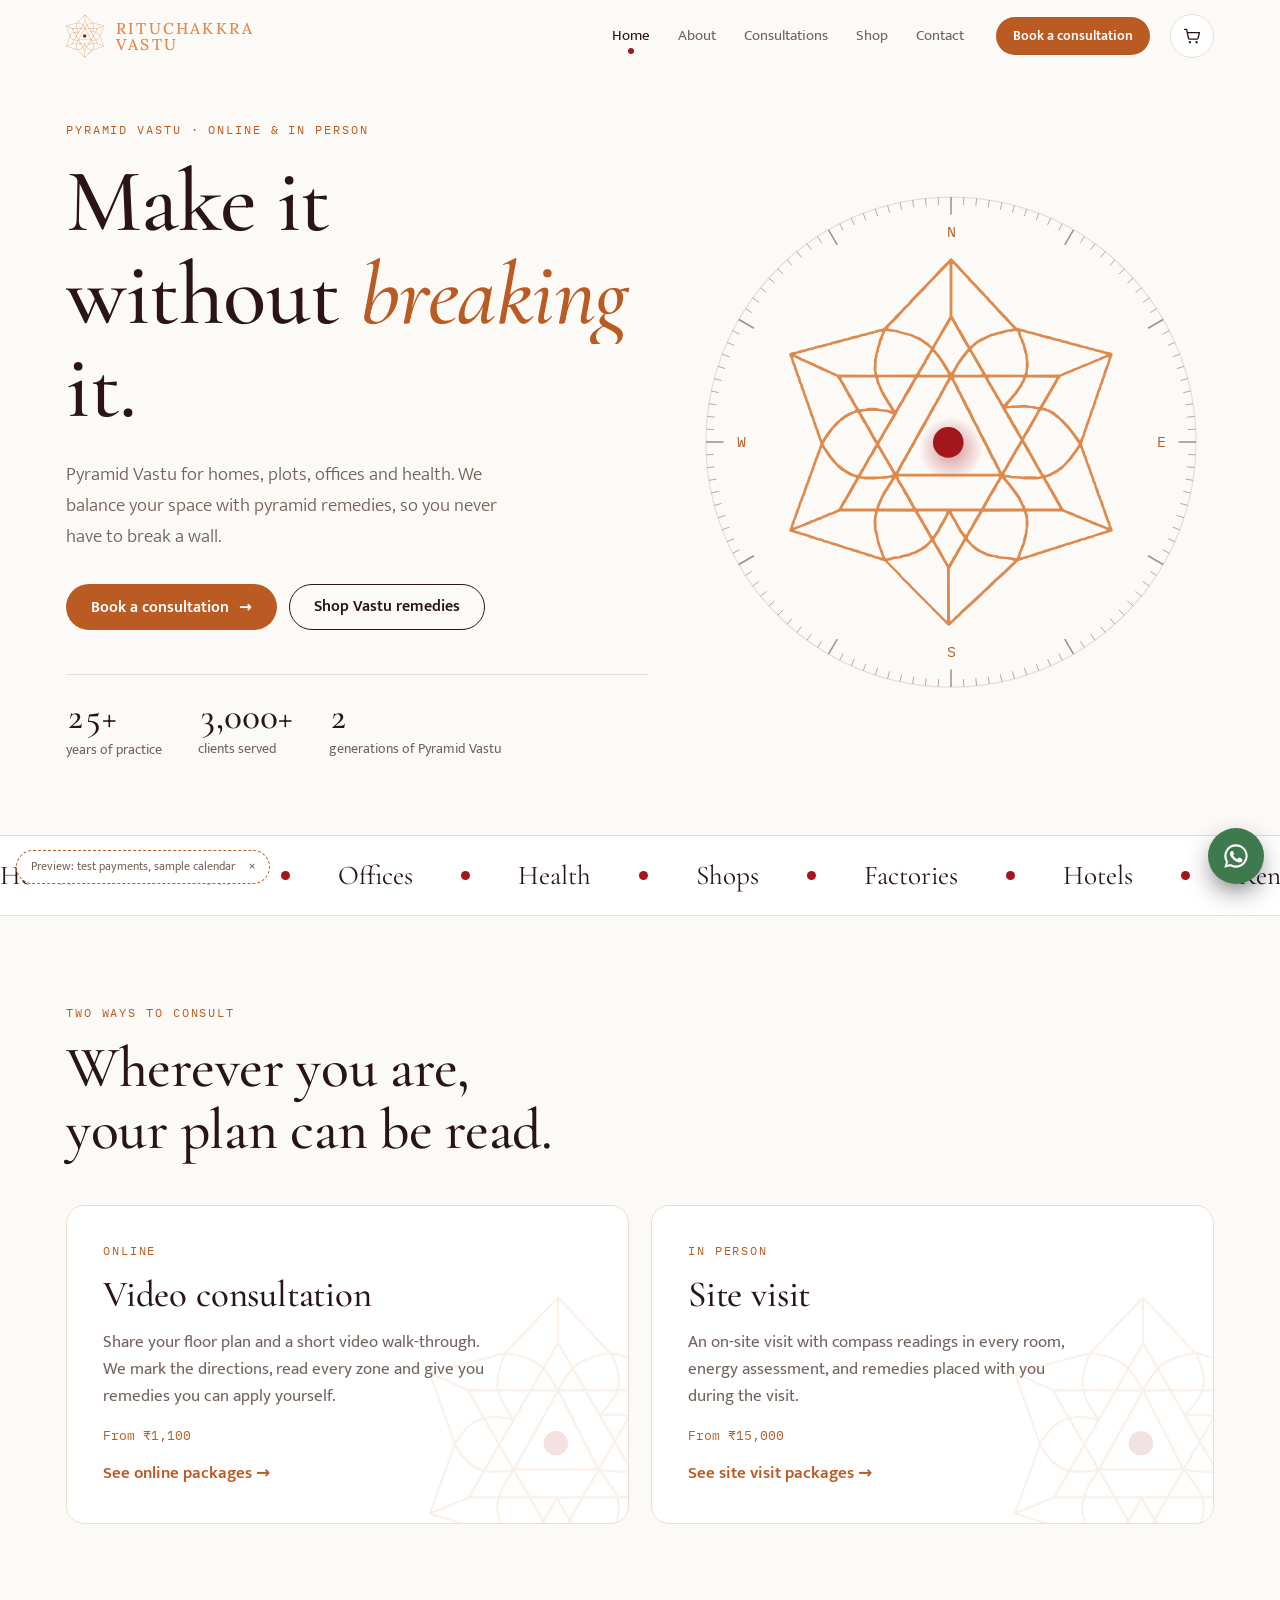
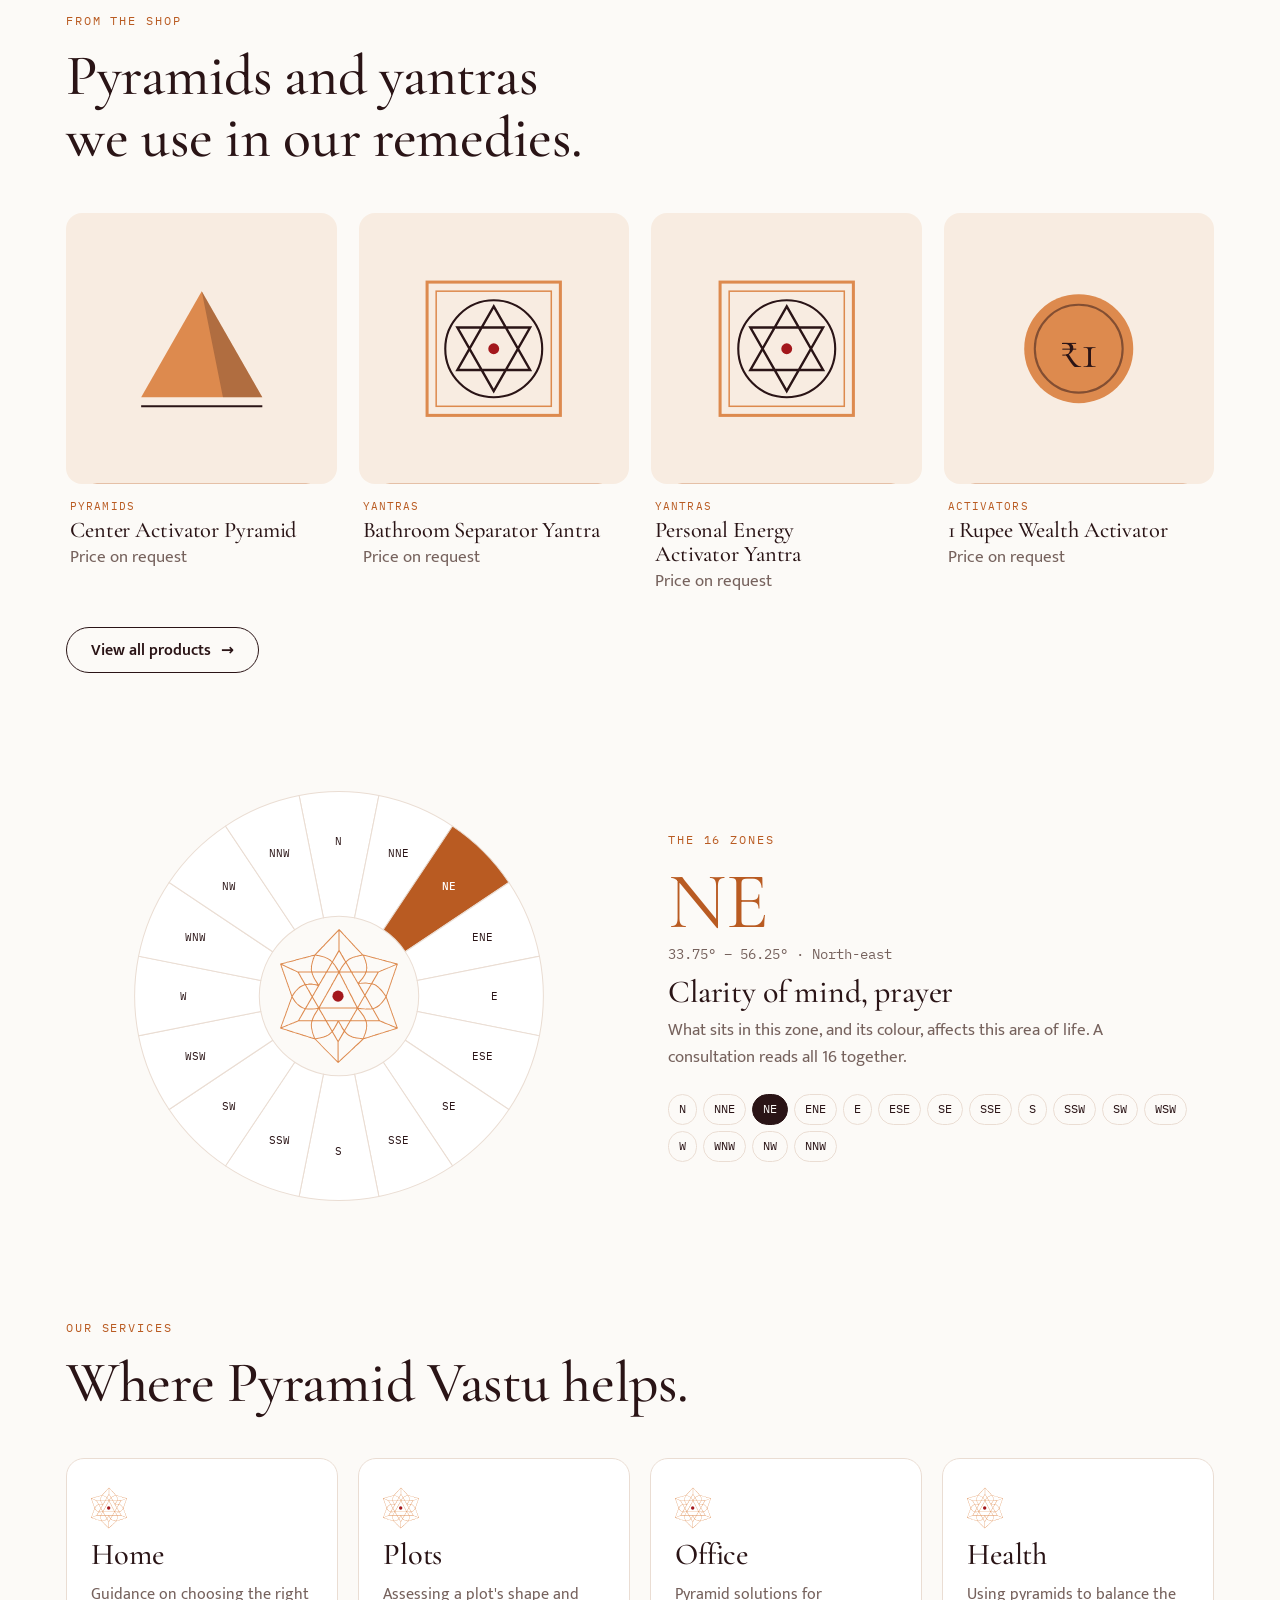
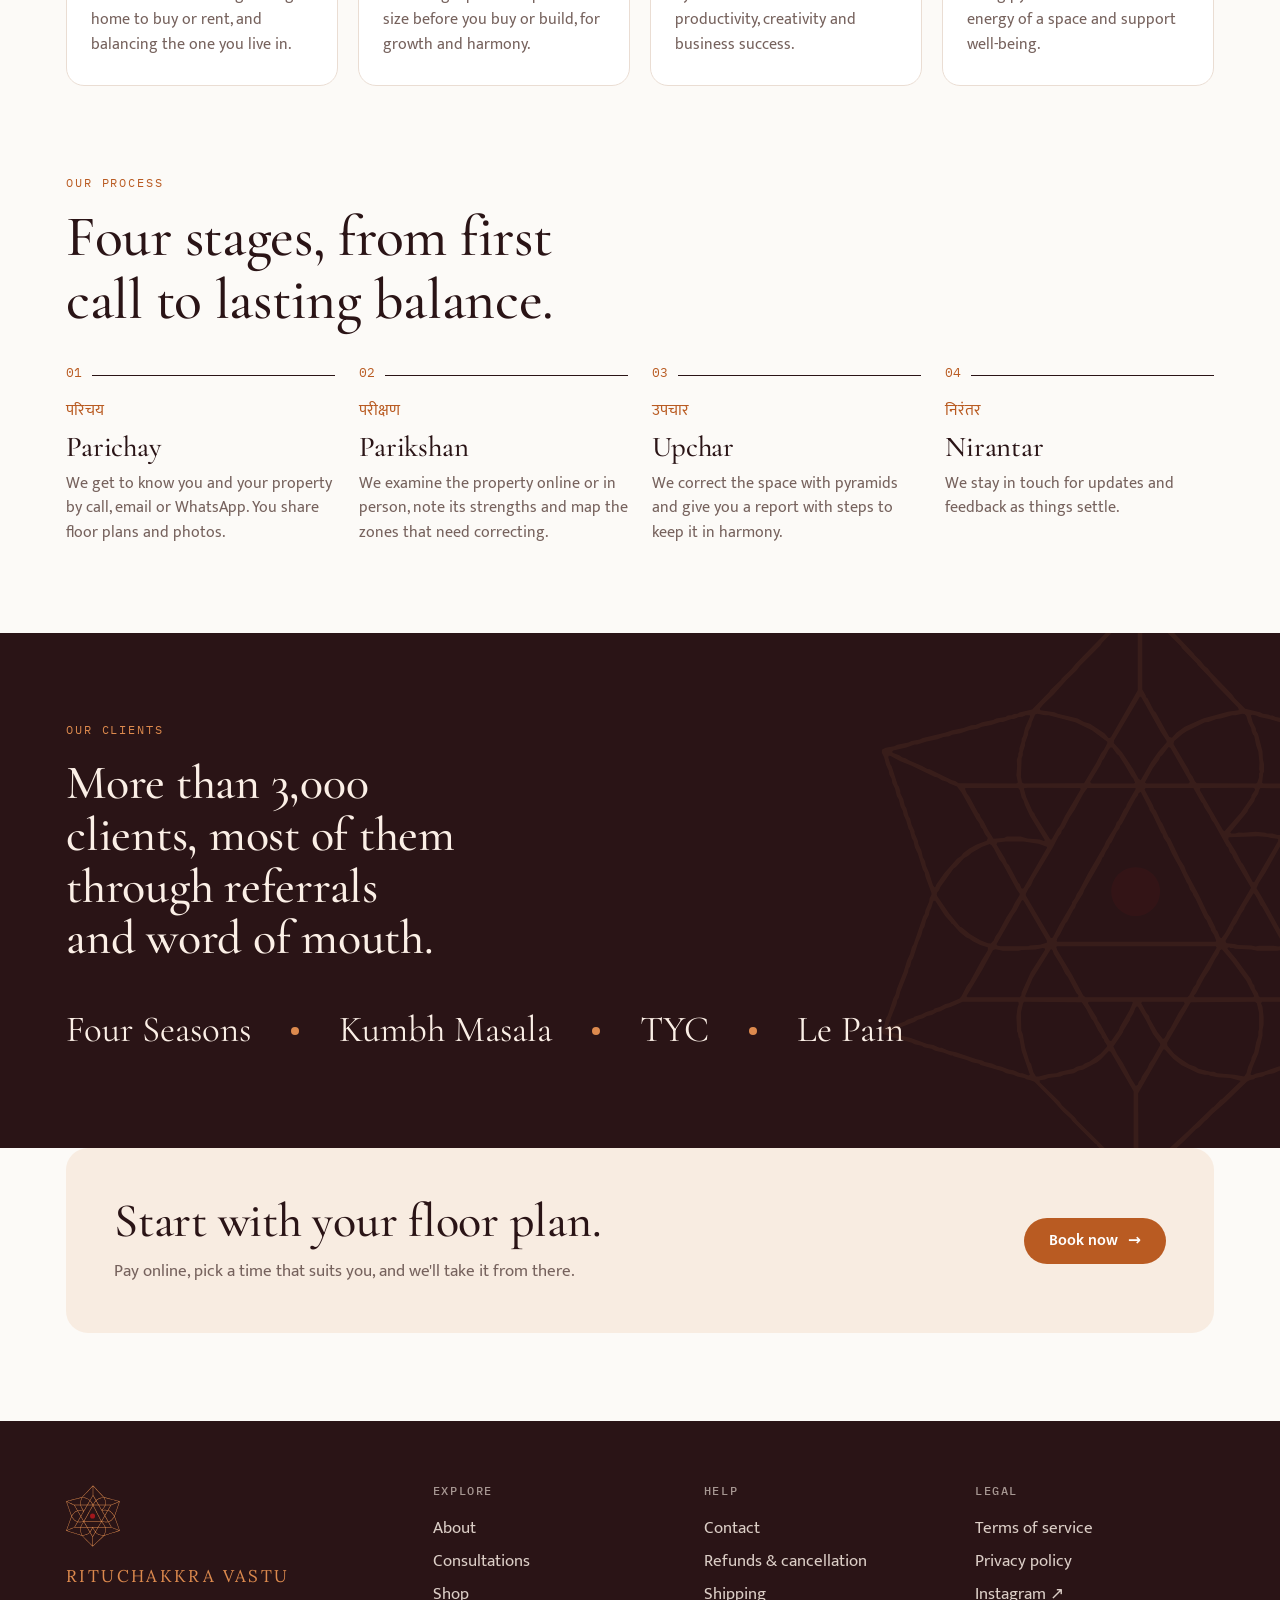
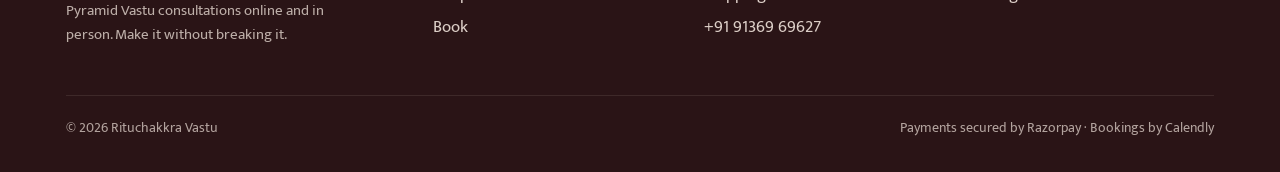
==== about/index.html @ 353fdbc0 "Add files via upload" ====
<!doctype html>
<html lang="en-IN">
<head>
<meta charset="utf-8">
<meta name="viewport" content="width=device-width,initial-scale=1,viewport-fit=cover">
<title>About Rahul Purohit · Rituchakkra Vastu</title>
<meta name="description" content="Rahul Purohit carries forward the Pyramid Vastu practice of his father, Mr. Yogesh Purohit: one of India&#x27;s first Pyramid Vastu consultancies, with 3,000+ clients.">
<link rel="canonical" href="https://rituchakkravastu.com/about/">

<meta name="theme-color" content="#B95B22">
<link rel="icon" href="/favicon.svg" type="image/svg+xml">
<link rel="apple-touch-icon" href="/apple-touch-icon.png">
<meta property="og:type" content="website">
<meta property="og:site_name" content="Rituchakkra Vastu">
<meta property="og:locale" content="en_IN">
<meta property="og:title" content="About Rahul Purohit · Rituchakkra Vastu">
<meta property="og:description" content="Rahul Purohit carries forward the Pyramid Vastu practice of his father, Mr. Yogesh Purohit: one of India&#x27;s first Pyramid Vastu consultancies, with 3,000+ clients.">
<meta property="og:url" content="https://rituchakkravastu.com/about/">
<meta property="og:image" content="https://rituchakkravastu.com/og-image.jpg">
<meta property="og:image:secure_url" content="https://rituchakkravastu.com/og-image.jpg">
<meta property="og:image:type" content="image/jpeg">
<meta property="og:image:width" content="1200">
<meta property="og:image:height" content="630">
<meta property="og:image:alt" content="Rituchakkra Vastu logo with the line Make it without breaking it">
<meta name="twitter:card" content="summary_large_image">
<meta name="twitter:title" content="About Rahul Purohit · Rituchakkra Vastu">
<meta name="twitter:description" content="Rahul Purohit carries forward the Pyramid Vastu practice of his father, Mr. Yogesh Purohit: one of India&#x27;s first Pyramid Vastu consultancies, with 3,000+ clients.">
<meta name="twitter:image" content="https://rituchakkravastu.com/og-image.jpg">
<link rel="preconnect" href="https://fonts.googleapis.com">
<link rel="stylesheet" href="https://fonts.googleapis.com/css2?family=Cormorant+Garamond:ital,wght@0,500;0,600;1,500&family=Lora:wght@500&family=Mukta:wght@300;400;500;600;700&family=IBM+Plex+Mono:wght@400;500&display=swap">
<link rel="stylesheet" href="/css/site.css">

</head>
<body>

<svg width="0" height="0" style="position:absolute" aria-hidden="true">
  <defs>
    <symbol id="mk" viewBox="296 136 692 786"><path fill="currentColor" fill-rule="evenodd" d="M643.0 138.5L640.5 139.0L616.5 163.5L598.5 183.5L556.5 226.5L550.5 234.0L537.5 246.5L537.0 248.0L522.5 262.0L521.5 264.0L498.5 287.5L481.5 291.5L479.0 293.0L474.5 293.5L471.0 295.0L466.0 295.5L463.0 297.5L450.5 299.5L446.5 301.5L432.0 304.5L423.0 308.0L417.5 308.5L407.0 312.0L392.5 315.0L382.5 318.5L353.0 325.5L349.0 327.5L338.0 329.5L334.0 331.5L319.0 334.5L315.0 336.5L303.5 338.5L298.5 341.0L298.5 345.0L301.5 351.0L304.0 361.0L307.5 368.5L308.5 374.0L311.5 379.5L312.5 385.5L316.0 392.5L318.5 403.0L321.0 407.0L323.5 417.0L326.5 422.5L327.5 428.0L331.0 435.5L334.0 446.0L335.5 448.0L338.5 459.0L340.5 462.0L342.5 471.0L346.5 479.5L353.0 500.5L355.5 504.5L356.5 510.0L364.5 531.5L364.5 534.0L362.0 539.0L361.5 543.0L356.5 554.5L355.5 559.5L353.5 562.5L340.5 600.5L338.5 603.5L336.0 613.0L332.0 621.5L327.5 636.5L318.5 659.0L316.5 667.0L314.0 671.5L306.5 694.0L304.0 698.5L301.5 708.5L298.5 714.5L298.5 718.0L301.5 720.0L303.5 720.0L307.5 722.0L338.5 731.0L342.0 733.0L351.5 735.0L354.5 737.0L364.5 739.0L369.5 741.5L380.0 744.0L390.5 748.0L393.0 748.0L394.0 749.0L411.5 754.0L418.5 757.0L428.0 759.0L430.0 760.5L459.0 769.0L464.0 771.5L473.5 773.5L478.5 776.0L488.0 778.0L491.5 780.0L495.5 780.5L501.5 783.0L526.5 808.0L540.0 823.0L550.0 832.0L552.0 835.0L582.0 865.0L584.5 866.5L585.0 868.0L600.5 883.0L601.5 885.0L636.0 919.5L639.5 919.0L656.0 903.0L657.0 903.0L665.5 894.0L699.0 863.5L716.5 846.0L721.0 843.0L728.5 835.0L731.0 833.5L738.5 825.5L756.0 810.0L784.5 782.5L788.5 780.5L793.5 779.5L795.5 778.0L805.5 776.0L809.0 774.0L820.0 771.5L829.5 767.5L834.0 767.0L844.0 763.0L852.5 761.0L856.0 759.0L862.0 758.0L891.0 748.0L893.5 748.0L905.5 743.5L916.0 741.0L919.5 739.0L929.0 737.0L934.0 734.5L943.0 732.5L947.0 730.5L978.0 721.5L980.0 720.0L984.5 719.0L985.5 717.5L985.0 713.0L982.0 707.5L979.0 696.5L977.5 694.5L977.0 691.0L973.0 682.0L970.5 673.0L969.0 671.0L964.0 654.5L962.0 651.5L960.0 643.5L958.0 641.0L955.0 629.5L952.0 623.5L949.5 614.5L947.0 610.0L947.0 607.0L945.0 603.5L937.0 579.5L934.0 573.5L929.5 558.5L927.5 556.0L927.0 551.5L924.0 545.5L920.5 533.0L923.0 523.5L927.5 513.0L928.0 509.0L932.0 500.0L932.5 496.0L936.0 488.0L939.0 477.5L941.0 474.0L943.0 465.5L947.0 456.5L947.0 454.0L950.0 447.5L951.5 440.5L955.0 433.0L958.0 421.5L960.0 418.5L962.0 410.5L966.0 401.5L966.0 399.0L969.5 391.0L973.0 378.5L975.0 375.5L981.5 354.0L985.0 346.5L985.0 340.5L980.0 338.5L969.5 336.5L965.0 334.5L952.0 332.0L939.5 328.0L934.5 327.5L934.0 326.5L931.0 325.5L928.0 325.5L908.0 319.5L895.5 317.0L890.0 314.5L878.0 312.5L875.0 310.5L862.0 308.0L852.0 304.5L838.0 301.5L833.5 299.5L822.5 297.5L818.5 295.5L815.5 295.5L812.5 294.0L805.5 293.0L801.5 291.0L782.0 286.5L768.0 272.5L764.5 267.5L736.0 238.0L732.0 232.5L728.0 229.5L722.5 222.5L714.5 215.0L714.0 213.5L683.0 181.0L682.0 179.0L673.5 171.0L659.0 154.5ZM508.5 781.0L515.5 780.0L520.0 778.0L536.0 776.0L540.5 774.0L554.0 771.5L560.5 768.0L566.0 767.0L585.0 757.0L590.0 753.0L600.5 742.0L603.0 743.0L633.5 795.5L633.5 907.5L632.5 908.5L558.0 834.0L555.5 830.5L538.0 814.0L535.0 809.5L508.5 783.5ZM775.5 781.5L775.5 782.5L751.0 806.0L749.5 806.5L740.0 816.5L738.5 817.0L705.0 849.5L664.5 886.5L657.0 894.5L650.5 899.5L647.5 903.5L642.0 908.5L640.0 908.0L639.5 798.0L673.0 740.0L675.0 740.0L686.5 752.5L697.5 761.0L719.5 771.5L728.0 773.5L733.0 773.5L735.5 775.0L745.5 777.0L762.0 778.0ZM638.0 682.5L639.5 683.5L649.5 700.5L659.5 719.5L668.5 731.5L669.0 734.0L658.5 753.0L654.5 758.5L652.0 764.5L644.5 776.0L643.0 780.0L640.5 783.0L639.0 787.0L636.5 788.5L631.0 780.0L619.0 757.5L611.5 746.0L606.5 736.0L619.0 717.5L620.0 714.5L629.0 700.0L629.0 698.5L633.0 692.0L636.0 684.5ZM789.0 773.0L792.0 763.0L799.5 745.0L805.0 721.5L805.0 714.0L806.5 707.0L806.5 696.5L805.0 683.0L803.0 678.5L804.5 676.5L877.5 676.5L889.5 681.0L892.5 683.0L899.5 685.0L907.0 689.0L925.0 695.5L931.5 699.0L937.0 700.5L940.0 702.5L970.0 714.0L972.5 716.0L971.0 718.0L963.0 719.5L937.0 728.5L934.0 728.5L925.0 732.5L918.5 733.5L896.0 741.5L886.5 743.5L877.0 747.5L872.5 748.0L868.5 750.0L851.5 754.5L849.5 756.0L839.0 758.5L834.0 761.0L826.5 762.5L807.0 769.5L796.5 772.0L792.0 774.0L790.0 774.0ZM709.5 677.0L795.0 676.5L797.5 678.5L800.5 691.5L800.5 713.0L799.5 716.0L799.5 721.5L796.5 730.5L794.0 743.5L790.5 750.5L790.0 754.0L786.0 763.0L783.5 772.0L780.5 776.0L767.5 773.5L744.5 771.5L740.5 769.5L735.5 769.5L719.5 765.5L716.0 763.0L707.5 760.0L695.5 752.0L687.5 745.5L678.5 735.0L678.0 731.0ZM643.5 678.0L645.0 676.5L700.5 676.5L701.5 679.0L693.5 691.0L682.5 711.5L678.5 717.0L677.0 721.0L674.5 725.0L672.5 726.0L665.0 716.5L655.0 699.0L654.0 695.5L650.5 691.0ZM574.0 676.5L631.5 676.5L632.5 677.5L628.5 687.0L615.5 709.5L613.5 714.5L603.5 729.0L601.0 727.5L589.5 706.5L585.5 701.0L585.0 698.5L572.5 678.0ZM486.5 678.0L488.0 676.5L564.5 677.0L570.5 686.0L577.5 699.5L579.5 701.5L586.5 715.0L590.5 720.5L591.5 724.0L594.0 726.5L594.5 729.0L598.5 735.0L597.5 737.0L589.5 745.5L575.0 756.0L568.5 758.5L565.5 761.0L557.5 763.0L553.5 765.5L535.5 769.5L531.0 771.5L520.5 772.5L507.5 776.0L503.5 776.0L500.0 770.0L497.0 759.0L495.0 756.5L489.0 737.0L486.0 719.5L484.0 714.5L483.5 691.0ZM311.0 716.0L312.5 714.5L342.5 703.0L346.5 700.5L353.5 698.5L358.5 695.5L365.0 694.0L372.0 690.0L376.5 689.0L384.0 685.0L390.0 683.5L406.0 676.5L479.5 676.5L480.5 677.5L480.5 680.0L479.0 684.5L477.5 696.0L478.5 716.5L479.5 717.5L480.5 724.0L481.5 725.0L484.5 742.0L495.5 773.5L493.5 774.5L485.5 771.5L482.5 771.5L473.5 767.5L467.5 766.5L457.0 762.5L451.5 761.5L445.0 758.5L435.5 756.5L432.0 754.5L424.5 753.0L397.0 743.5L387.5 741.5L378.0 737.5L375.0 737.5L367.0 734.0L359.0 732.5L337.0 724.5L326.0 722.0L321.0 719.5L311.5 717.5ZM714.0 668.0L716.5 665.0L727.5 644.5L735.0 633.0L742.0 619.5L746.5 613.0L748.5 608.0L751.0 606.5L764.5 622.5L783.5 648.5L794.0 669.0L792.5 670.5L715.5 670.5L714.0 669.5ZM523.0 607.0L524.0 606.5L525.5 607.5L527.5 613.0L537.0 628.0L542.5 639.0L546.0 643.5L557.5 665.0L560.0 667.5L560.0 669.5L559.0 670.5L490.5 670.5L489.0 669.0L499.0 645.5ZM515.5 605.5L515.5 607.5L496.5 637.5L484.5 664.0L484.0 668.0L482.0 670.5L412.5 670.5L411.0 669.0L432.5 633.0L446.5 607.5L450.0 606.5L459.5 608.5L480.5 608.5L484.5 607.5L503.0 607.0L512.5 605.0ZM758.5 604.5L761.0 604.0L762.0 605.0L766.0 605.0L768.5 606.0L790.0 607.0L798.0 608.5L824.5 608.5L834.5 606.5L837.0 607.0L872.5 669.0L871.0 670.5L802.0 670.5L800.0 669.0L799.0 665.0L795.0 659.0L794.0 654.5L792.0 652.5L789.5 646.0L770.0 619.5L758.5 606.0ZM530.5 603.5L531.5 602.5L743.0 602.5L744.0 604.5L717.5 649.5L716.5 653.0L713.0 657.5L707.5 668.0L705.0 670.5L569.5 670.5L566.5 668.0L551.0 639.5L532.0 608.0ZM915.5 542.0L917.5 542.5L923.0 559.0L925.5 563.5L926.0 567.0L935.5 592.0L936.5 597.0L940.5 605.5L942.5 614.0L944.5 617.0L951.5 639.0L959.5 658.5L960.5 664.0L964.5 672.5L966.5 681.0L976.5 706.5L977.0 709.5L976.0 710.5L959.0 703.5L954.5 702.5L952.0 700.5L944.0 698.0L937.5 694.5L934.0 694.0L927.5 690.5L923.0 689.5L913.0 684.5L908.0 683.5L905.5 681.5L882.5 672.5L879.5 669.0L858.0 630.5L854.5 626.0L852.0 620.0L844.0 607.5L844.0 605.0L845.5 603.5L848.0 603.5L855.0 601.0L859.5 598.0L863.0 597.0L879.5 586.0L881.0 583.5L897.0 567.5ZM369.5 542.0L382.5 562.0L390.5 571.0L390.5 572.0L392.5 573.0L402.0 583.5L410.5 590.5L415.0 592.5L419.5 596.0L429.5 601.0L439.5 604.0L439.5 608.0L430.5 622.5L415.5 650.0L411.5 655.5L404.5 669.0L402.0 672.0L387.5 678.5L383.0 679.5L375.5 683.5L368.5 685.5L367.0 687.0L357.5 690.0L351.0 693.5L341.5 696.5L341.0 697.5L332.0 700.5L329.0 702.5L307.5 710.5L307.0 708.5L308.0 704.5L310.0 701.0L310.0 699.0L318.0 679.0L319.0 674.0L321.0 671.0L323.0 663.0L333.5 636.5L334.0 632.5L336.0 629.5L338.0 621.5L340.0 618.5L347.0 597.0L351.0 588.0L353.0 580.0L355.0 577.0L357.5 567.5L361.0 561.0L362.0 555.5L364.0 552.0L366.5 543.5L367.5 542.0ZM487.0 541.5L518.0 595.0L518.0 598.0L509.0 600.5L495.5 601.5L493.5 602.5L456.0 602.5L452.0 601.5L451.0 600.0L473.5 560.5L477.5 555.0L485.0 541.0ZM793.0 532.0L794.5 533.0L798.5 539.5L802.5 548.0L804.5 550.0L830.5 596.5L832.5 598.5L833.0 600.0L832.0 601.5L826.0 603.0L819.5 602.0L800.5 602.0L796.0 603.0L790.0 601.5L772.5 601.0L767.5 599.5L757.5 598.5L756.0 597.0L756.0 595.0L766.0 579.0L766.5 576.5L770.0 572.0L777.0 558.5L781.0 553.0L781.0 551.5ZM442.0 466.5L444.5 468.0L447.5 472.5L455.0 487.0L458.5 491.5L478.0 527.0L482.0 532.5L481.5 535.0L475.5 544.5L471.5 553.0L464.5 563.5L453.5 584.0L449.5 589.5L447.5 594.5L443.5 599.0L439.5 598.5L429.5 594.5L416.0 586.5L405.0 577.5L402.5 576.5L388.0 559.0L372.0 535.5L371.5 533.5L372.0 531.0L374.5 528.0L376.5 523.5L394.0 499.0L397.0 497.0L408.0 485.0L413.0 482.5L418.0 478.0L432.0 470.0ZM452.0 464.5L463.0 463.0L487.0 463.0L507.0 466.0L518.0 470.0L518.5 471.0L487.0 525.5L485.0 526.0L484.0 525.0L482.0 520.0L480.0 518.0L467.5 494.5L465.0 492.0L462.5 486.0L451.0 467.0ZM834.0 461.5L839.0 462.0L848.5 465.5L858.0 471.0L866.5 478.0L871.0 480.5L891.0 502.5L901.5 516.0L912.5 532.5L912.5 535.0L906.0 545.0L890.5 565.5L880.0 577.5L866.0 588.0L848.0 597.5L843.0 599.0L839.5 598.5L835.5 593.0L835.0 590.5L830.5 584.0L804.0 536.5L797.0 525.5L800.0 518.5L809.0 504.5L831.0 465.0ZM760.0 457.5L799.0 456.0L812.0 457.0L816.5 458.5L825.0 459.5L826.0 460.5L825.5 463.0L794.0 517.5L792.0 517.0L779.0 493.0L777.0 491.0L770.0 477.5L759.5 460.5ZM643.0 397.0L654.5 419.5L654.5 421.0L658.5 427.0L670.5 452.0L671.5 452.5L673.5 458.5L677.5 464.0L684.5 479.5L694.5 497.5L704.5 518.5L706.0 520.0L708.5 527.0L712.5 532.5L712.5 534.0L716.0 539.5L728.0 565.0L730.5 568.0L734.5 577.0L736.0 578.5L736.5 581.5L740.5 587.5L743.5 595.5L742.5 596.5L532.0 596.5L531.0 595.5L532.0 592.0L535.5 587.0L543.0 572.0L545.0 570.0L553.5 553.5L555.5 551.5L557.0 547.0L566.0 532.5L568.0 527.5L590.0 489.5L592.0 484.5L593.5 483.5L596.5 476.5L600.0 471.5L602.0 466.5L604.0 464.5L611.0 450.5L615.0 445.0L615.5 442.5L618.0 439.5L636.0 406.0L639.0 402.0L640.0 399.0ZM865.0 392.5L865.0 394.5L830.0 454.5L825.0 454.5L818.0 452.5L811.0 452.5L809.0 451.5L796.0 450.0L779.5 451.5L773.0 451.0L769.0 452.5L763.5 452.5L762.0 451.0L785.0 423.5L786.0 420.5L794.0 409.5L795.0 406.0L799.0 400.0L801.0 393.5L802.5 392.0ZM635.5 392.0L636.5 393.0L624.5 413.5L623.5 417.0L620.5 421.0L613.5 435.0L611.0 437.5L609.0 443.0L596.5 463.5L594.5 468.5L572.5 506.5L561.0 528.5L558.0 532.5L555.5 538.5L551.5 544.0L551.5 545.5L534.5 574.5L526.0 591.0L523.5 592.0L490.0 535.0L490.0 532.5L493.5 526.0L497.0 521.5L500.0 514.5L526.0 471.0L533.5 456.5L537.0 452.0L538.0 448.5L541.0 445.0L548.0 431.5L555.0 421.0L566.5 399.5L572.0 392.0ZM795.0 393.0L795.0 395.0L790.5 401.5L790.0 404.5L776.0 425.0L754.5 449.5L752.5 448.0L721.5 394.5L722.5 392.0L792.5 391.5ZM649.5 392.0L713.0 392.0L723.5 410.5L725.5 412.5L727.5 417.5L734.0 427.5L737.5 435.0L740.0 438.0L757.5 469.5L759.5 471.5L761.5 477.0L764.5 480.5L766.0 484.5L789.5 524.0L789.5 525.5L770.5 557.5L770.5 559.0L767.0 563.5L755.5 585.0L750.5 592.0L748.5 591.0L745.0 582.5L743.0 580.5L742.0 577.0L735.5 564.0L732.5 560.0L721.0 535.5L703.5 503.0L701.0 496.0L695.5 487.5L682.0 459.0L680.0 457.0L671.5 438.5L670.0 437.0L663.0 422.0L661.0 420.0L659.0 414.5L648.0 394.0ZM562.5 392.0L563.0 394.0L542.5 428.5L535.5 442.5L532.5 446.0L524.5 460.5L522.5 460.5L502.0 428.0L502.0 426.5L499.0 423.0L490.5 404.0L487.5 393.0L488.5 392.0L493.5 391.5ZM409.0 393.0L410.0 392.0L480.0 392.0L482.0 394.5L484.5 404.5L487.0 408.5L489.0 415.0L495.5 429.0L515.5 461.5L514.0 462.5L508.5 460.5L492.0 459.0L483.0 456.5L465.0 456.5L461.0 458.5L447.0 459.5L439.5 447.5L434.0 436.5L430.0 431.0L428.5 427.0L426.5 425.0L415.0 403.5L411.5 399.0ZM307.5 349.0L309.5 349.0L322.5 356.0L337.5 362.0L368.5 377.0L372.5 378.0L378.5 381.5L385.0 383.5L388.5 386.0L398.5 390.0L404.5 398.0L424.5 434.0L428.0 438.5L430.5 444.5L432.5 446.5L435.5 453.0L439.5 458.5L438.0 462.0L424.0 467.5L415.0 472.5L407.0 478.5L404.0 482.5L398.5 486.0L381.5 505.5L371.0 520.5L369.5 524.0L368.5 524.0L366.5 521.5L361.0 504.0L357.0 495.0L356.0 489.5L353.0 484.0L351.0 475.0L347.0 466.5L346.5 462.5L342.0 452.0L342.0 449.5L338.0 441.0L336.0 432.5L334.0 429.5L331.0 418.5L329.0 415.5L327.0 407.0L323.0 399.0L323.0 396.0L321.0 390.0L319.5 388.0L311.5 363.0L310.0 361.0L307.0 351.5ZM975.5 348.5L977.0 349.5L977.0 351.5L975.5 354.0L974.5 359.5L966.5 380.0L964.5 389.0L961.5 395.0L959.5 403.0L958.0 405.0L955.5 414.5L953.5 418.0L940.5 458.0L936.5 467.0L936.0 471.0L928.0 492.0L926.0 500.0L923.5 504.5L921.0 515.0L916.0 525.5L892.5 494.5L879.0 480.5L875.5 478.5L870.5 472.5L864.5 468.5L863.0 466.5L849.5 459.5L847.0 459.5L844.0 457.5L838.5 456.5L837.5 454.5L868.0 402.0L869.0 399.0L875.0 390.5ZM575.5 384.0L589.5 361.0L592.0 355.0L594.0 353.0L600.0 341.5L602.5 338.0L605.0 338.0L611.5 347.0L613.5 348.5L621.5 360.5L631.0 377.0L633.0 379.0L635.5 385.0L634.0 386.0L577.5 386.0ZM708.5 384.0L706.5 386.0L650.5 386.0L648.5 384.5L659.0 365.5L667.5 354.0L669.0 350.5L671.5 348.5L680.0 337.5L682.5 338.5ZM789.5 295.0L792.0 294.5L796.5 295.5L801.0 297.5L813.5 300.0L848.0 310.0L851.5 310.0L858.5 313.0L870.0 315.0L877.5 318.0L884.5 319.0L904.5 325.0L909.0 325.5L913.0 327.5L925.5 330.0L938.0 334.0L941.5 334.0L952.5 338.0L959.5 339.0L960.5 340.0L970.0 342.0L971.5 343.5L970.0 345.0L959.0 349.0L955.5 351.5L952.5 352.0L930.0 362.0L923.5 364.0L919.5 366.5L917.5 366.5L909.5 370.5L901.5 373.0L897.5 375.5L891.0 377.5L873.5 385.5L806.0 386.0L804.5 385.0L806.0 372.0L807.0 370.5L807.0 360.0L805.5 353.5L805.0 343.5L799.0 320.0L796.5 316.0L796.0 312.5L792.0 304.5ZM495.5 295.0L495.5 297.5L489.0 312.0L486.5 323.0L484.5 326.5L484.5 329.5L481.5 339.5L481.5 343.0L480.0 346.0L480.0 349.5L478.0 354.5L478.5 363.0L477.5 375.0L479.5 384.5L477.5 386.0L400.5 385.5L396.0 382.5L392.0 381.5L362.0 367.0L359.0 366.5L352.0 362.5L335.0 355.5L330.0 352.5L326.0 351.5L321.5 348.5L313.5 345.5L312.0 344.0L313.5 342.0L331.0 338.0L342.0 334.0L345.5 334.0L358.0 330.0L372.5 327.0L380.5 324.0L388.0 323.0L392.0 321.0L403.0 319.0L414.5 315.0L425.5 313.0L431.5 310.5L444.0 308.0L456.0 304.0L459.5 304.0L471.0 300.0L474.0 300.0L481.0 297.5L485.5 297.0L490.0 295.0ZM781.0 293.5L783.5 296.0L786.0 304.5L790.0 312.5L790.5 316.0L792.5 321.0L794.0 322.5L796.5 335.0L799.5 343.5L801.0 358.0L800.5 367.0L801.5 370.5L800.5 372.5L800.5 377.5L798.0 385.0L796.5 386.0L717.5 385.5L715.0 383.0L712.0 376.5L708.5 372.0L707.0 368.0L686.5 333.5L687.5 329.5L698.5 320.0L704.0 316.5L728.5 304.5L733.0 304.0L744.0 300.0L749.5 299.5L764.5 295.0L769.0 295.0L778.0 293.0ZM502.5 294.0L505.5 293.0L515.5 295.0L520.5 295.0L556.0 304.5L578.0 315.0L598.5 330.5L598.5 332.5L594.0 341.0L590.5 345.5L583.5 359.0L567.5 385.5L487.5 386.0L485.0 384.5L483.5 377.0L484.5 352.0L486.0 348.5L486.0 344.5L489.0 335.0L489.0 332.0L493.0 321.0L493.5 316.5L497.0 309.5L498.0 304.5ZM642.0 270.0L644.0 271.5L669.5 317.0L677.5 329.5L677.5 331.0L666.0 344.5L656.5 358.0L643.0 381.5L640.0 379.5L633.0 367.0L618.0 344.5L607.0 332.0L607.5 328.5ZM646.0 151.0L647.0 151.0L677.5 183.5L678.0 185.0L697.0 204.0L697.5 205.5L718.0 226.5L718.5 228.0L735.5 245.5L742.0 253.5L772.0 284.5L773.5 287.0L773.0 288.5L759.0 290.5L726.0 299.5L701.5 310.5L690.5 318.5L684.5 325.0L681.0 324.0L663.0 291.5L660.5 289.0L652.0 272.5L650.0 271.0L649.5 268.5L645.0 261.0L645.0 152.0ZM638.0 151.0L639.0 152.5L639.0 262.0L603.5 324.0L602.0 325.5L600.0 325.5L595.0 319.5L575.5 306.5L567.5 304.0L559.0 299.5L532.5 293.0L528.0 291.0L509.5 288.5L508.5 286.5L513.5 280.5L527.0 267.5L544.0 248.5L558.0 235.0L562.0 229.5L589.5 202.0L591.5 198.5Z"/><circle cx="636.2" cy="529.8" r="32.5" fill="var(--dot)"/></symbol>
    <symbol id="i-cart" viewBox="0 0 24 24"><path d="M3 4h2.5l2.2 10.4a1.6 1.6 0 0 0 1.6 1.3h8.3a1.6 1.6 0 0 0 1.6-1.2L21 8H6.3" fill="none" stroke="currentColor" stroke-width="1.6" stroke-linecap="round" stroke-linejoin="round"/><circle cx="9.5" cy="19.5" r="1.4" fill="currentColor"/><circle cx="17.5" cy="19.5" r="1.4" fill="currentColor"/></symbol>
    <symbol id="i-menu" viewBox="0 0 24 24"><path d="M4 8h16M4 16h16" stroke="currentColor" stroke-width="1.6" stroke-linecap="round"/></symbol>
    <symbol id="i-x" viewBox="0 0 24 24"><path d="M6 6l12 12M18 6 6 18" stroke="currentColor" stroke-width="1.6" stroke-linecap="round"/></symbol>
    <symbol id="i-lock" viewBox="0 0 24 24"><rect x="5" y="10" width="14" height="10" rx="2" fill="none" stroke="currentColor" stroke-width="1.6"/><path d="M8 10V7a4 4 0 0 1 8 0v3" fill="none" stroke="currentColor" stroke-width="1.6"/></symbol>
    <symbol id="i-wa" viewBox="0 0 24 24"><path fill="currentColor" d="M12 2a10 10 0 0 0-8.6 15.1L2 22l5-1.3A10 10 0 1 0 12 2Zm0 18.2a8.2 8.2 0 0 1-4.2-1.2l-.3-.2-3 .8.8-2.9-.2-.3A8.2 8.2 0 1 1 12 20.2Zm4.5-6.1c-.2-.1-1.5-.7-1.7-.8s-.4-.1-.6.1-.7.8-.8 1-.3.2-.5.1a6.7 6.7 0 0 1-3.3-2.9c-.2-.4.2-.4.7-1.3a.5.5 0 0 0 0-.4l-.8-1.8c-.2-.5-.4-.4-.6-.4h-.5a1 1 0 0 0-.7.3 3 3 0 0 0-.9 2.2 5.2 5.2 0 0 0 1.1 2.7 11.8 11.8 0 0 0 4.5 4c1.7.7 2.3.8 3.2.6a2.7 2.7 0 0 0 1.8-1.2 2.2 2.2 0 0 0 .1-1.3c0-.1-.2-.2-.5-.3Z"/></symbol>
  </defs>
</svg>

<header class="top" id="topbar">
  <div class="wrap nav">
    <a class="brand" href="/" aria-label="Rituchakkra Vastu, home">
      <svg aria-hidden="true" class="mk"><use href="#mk"/></svg>
      <span class="wm">RITUCHAKKRA<br>VASTU</span>
    </a>
    <nav class="menu" aria-label="Main">
      <a href="/">Home</a><a href="/about/">About</a><a href="/consultations/">Consultations</a><a href="/shop/">Shop</a><a href="/contact/">Contact</a>
    </nav>
    <a class="btn sm book-top" href="/book/">Book a consultation</a>
    <button class="icon-btn" id="cart-btn" aria-label="Open cart"><svg><use href="#i-cart"/></svg><span class="badge" id="cart-count" hidden>0</span></button>
    <button class="icon-btn burger" id="burger" aria-label="Open menu"><svg><use href="#i-menu"/></svg></button>
  </div>
</header>

<div class="mnav" id="mnav" aria-hidden="true">
  <button class="icon-btn close" id="mclose" aria-label="Close menu"><svg><use href="#i-x"/></svg></button>
  <a href="/">Home</a><a href="/about/">About</a><a href="/consultations/">Consultations</a><a href="/shop/">Shop</a><a href="/book/">Book a consultation</a><a href="/contact/">Contact</a>
</div>

<main id="main">

<!-- HOME -->
<div data-view="home" hidden>
  <div class="wrap hero">
    <div>
      <div class="eyebrow" style="animation:fade .8s both">Pyramid Vastu · Online &amp; in person</div>
      <h1 style="margin-top:18px"><span class="ln"><span>Make it</span></span><span class="ln"><span>without <i>breaking</i></span></span><span class="ln"><span>it.</span></span></h1>
      <p class="lede">Pyramid Vastu for homes, plots, offices and health. We balance your space with pyramid remedies, so you never have to break a wall.</p>
      <div class="cta">
        <a class="btn" href="/book/">Book a consultation <span class="arrow">→</span></a>
        <a class="btn line" href="/shop/">Shop Vastu remedies</a>
      </div>
      <div class="stats">
        <div><b data-count="25" data-suffix="+">25+</b><span>years of practice</span></div>
        <div><b data-count="3000" data-suffix="+">3,000+</b><span>clients served</span></div>
        <div><b data-count="2">2</b><span>generations of Pyramid Vastu</span></div>
      </div>
    </div>
    <div class="orb" aria-hidden="true">
      <svg class="ring" viewBox="0 0 400 400" id="ring"></svg>
      <div class="glow"></div>
      <svg class="mark draw"><use href="#mk"/></svg>
    </div>
  </div>

  <div class="marquee" aria-hidden="true"><div class="track" id="mq"></div></div>

  <section class="blk">
    <div class="wrap">
      <div class="head rv"><div class="eyebrow">Two ways to consult</div><h2>Wherever you are, your plan can be read.</h2></div>
      <div class="ways">
        <a class="way rv" href="/consultations/" data-mode="online">
          <svg class="wm-bg"><use href="#mk"/></svg>
          <div class="eyebrow">Online</div>
          <h3>Video consultation</h3>
          <p>Share your floor plan and a short video walk-through. We mark the directions, read every zone and give you remedies you can apply yourself.</p>
          <span class="from" id="from-online"></span>
          <span class="textlink">See online packages →</span>
        </a>
        <a class="way rv" style="--d:.1s" href="/consultations/" data-mode="person">
          <svg class="wm-bg"><use href="#mk"/></svg>
          <div class="eyebrow">In person</div>
          <h3>Site visit</h3>
          <p>An on-site visit with compass readings in every room, energy assessment, and remedies placed with you during the visit.</p>
          <span class="from" id="from-person"></span>
          <span class="textlink">See site visit packages →</span>
        </a>
      </div>
    </div>
  </section>

  <section class="blk" style="padding-top:0">
    <div class="wrap">
      <div class="head rv"><div class="eyebrow">From the shop</div><h2>Pyramids and yantras we use in our remedies.</h2></div>
      <div class="grid" id="home-prods"></div>
      <div style="margin-top:32px" class="rv"><a class="btn line" href="/shop/">View all products <span class="arrow">→</span></a></div>
    </div>
  </section>

  <section class="blk" style="padding-top:0">
    <div class="wrap zones">
      <div class="wheel rv"><svg id="wheel" viewBox="-30 -30 460 460" role="group" aria-label="The 16 Vastu zones. Select a zone to read about it."></svg></div>
      <div class="zone-card rv" style="--d:.1s">
        <div class="eyebrow">The 16 zones</div>
        <div id="zone-out"></div>
        <div class="zone-pills" id="zone-pills"></div>
      </div>
    </div>
  </section>

  <section class="blk" style="padding-top:0">
    <div class="wrap">
      <div class="head rv"><div class="eyebrow">Our services</div><h2>Where Pyramid Vastu helps.</h2></div>
      <div class="svc">
        <div class="sv rv"><svg aria-hidden="true"><use href="#mk"/></svg><h3>Home</h3><p>Guidance on choosing the right home to buy or rent, and balancing the one you live in.</p></div>
        <div class="sv rv" style="--d:.06s"><svg aria-hidden="true"><use href="#mk"/></svg><h3>Plots</h3><p>Assessing a plot's shape and size before you buy or build, for growth and harmony.</p></div>
        <div class="sv rv" style="--d:.12s"><svg aria-hidden="true"><use href="#mk"/></svg><h3>Office</h3><p>Pyramid solutions for productivity, creativity and business success.</p></div>
        <div class="sv rv" style="--d:.18s"><svg aria-hidden="true"><use href="#mk"/></svg><h3>Health</h3><p>Using pyramids to balance the energy of a space and support well-being.</p></div>
      </div>
    </div>
  </section>

  <section class="blk" style="padding-top:0">
    <div class="wrap">
      <div class="head rv"><div class="eyebrow">Our process</div><h2>Four stages, from first call to lasting balance.</h2></div>
      <ol class="proc">
        <li class="rv"><span class="skt">परिचय</span><h3>Parichay</h3><p>We get to know you and your property by call, email or WhatsApp. You share floor plans and photos.</p></li>
        <li class="rv" style="--d:.08s"><span class="skt">परीक्षण</span><h3>Parikshan</h3><p>We examine the property online or in person, note its strengths and map the zones that need correcting.</p></li>
        <li class="rv" style="--d:.16s"><span class="skt">उपचार</span><h3>Upchar</h3><p>We correct the space with pyramids and give you a report with steps to keep it in harmony.</p></li>
        <li class="rv" style="--d:.24s"><span class="skt">निरंतर</span><h3>Nirantar</h3><p>We stay in touch for updates and feedback as things settle.</p></li>
      </ol>
    </div>
  </section>

  <section class="blk tband">
    <svg class="ghost" aria-hidden="true"><use href="#mk"/></svg>
    <div class="wrap">
      <div class="eyebrow" style="color:var(--mark)">Our clients</div>
      <h2 class="cl-h">More than 3,000 clients, most of them through referrals and word of mouth.</h2>
      <ul class="clients"><li>Four Seasons</li><li>Kumbh Masala</li><li>TYC</li><li>Le Pain</li></ul>
    </div>
  </section>

  <section class="blk" style="padding-top:0">
    <div class="wrap"><div class="cta-band rv"><div><h2>Start with your floor plan.</h2><p class="muted" style="margin-top:10px">Pay online, pick a time that suits you, and we'll take it from there.</p></div><a class="btn" href="/book/">Book now <span class="arrow">→</span></a></div></div>
  </section>
</div>

<!-- ABOUT -->
<div data-view="about">
  <div class="wrap about-hero">
    <div class="portrait rv"><img loading="lazy" src="/images/consultant.jpg" alt="Rahul Purohit at his desk" width="720" height="900"></div>
    <div class="rv" style="--d:.1s">
      <div class="eyebrow">About the consultant</div>
      <h1 style="margin-top:14px">Rahul Purohit</h1><p class="eyebrow" style="margin-top:10px;color:var(--muted)">Pyramid Vastu consultant · Rituchakkra Vastu</p>
      <div class="body">
        <p>Rituchakkra Vastu was among the first Pyramid Vastu practices in India. Rahul Purohit carries forward the work of his father, Mr. Yogesh Purohit, a practice built over more than 25 years.</p>
        <p>Our principle is simple: make it without breaking it. For an existing property we suggest only remedies, using pyramids to balance its energy. For a property not yet built, we may recommend changes to the plan.</p>
        <p>More than 3,000 clients have come to us, most of them through referrals and word of mouth.</p>
      </div>
    </div>
  </div>
  <section class="blk">
    <div class="wrap">
      <div class="head rv"><div class="eyebrow">Legacy</div><h2>Two generations of Pyramid Vastu.</h2></div>
      <div class="timeline" id="timeline"><div class="prog"></div></div>
    </div>
  </section>
  <section class="blk" style="padding-top:0">
    <div class="wrap">
      <div class="head rv"><div class="eyebrow">Approach</div><h2>How we work.</h2></div>
      <div class="principles">
        <div class="prin rv"><h3>Measured, not guessed</h3><p>True north is fixed on your plan with a compass reading before any zone is judged.</p></div>
        <div class="prin rv" style="--d:.08s"><h3>Remedies before rebuilding</h3><p>For an existing property we use pyramid remedies only. No walls are broken.</p></div>
        <div class="prin rv" style="--d:.16s"><h3>Support after the call</h3><p>Every package includes follow-up while you put the corrections in place.</p></div>
      </div>
    </div>
  </section>
</div>

<!-- CONSULTATIONS -->
<div data-view="consultations" hidden>
  <div class="wrap page-hero">
    <div class="eyebrow">Consultations</div>
    <h1 style="margin-top:12px">Choose how you'd like to consult.</h1>
    <p>Every package includes a 16-zone reading of your plan and written remedies. Pay online and pick your slot in the next step.</p>
  </div>
  <div class="wrap">
    <div class="seg" id="seg" data-v="online" role="tablist" aria-label="Consultation mode">
      <span class="pill"></span>
      <button role="tab" id="seg-online" aria-selected="true" data-v="online">Online</button>
      <button role="tab" id="seg-person" aria-selected="false" data-v="person">In person</button>
    </div>
    <div class="pkgs" id="pkgs" role="tabpanel"></div>
  </div>
  <section class="blk">
    <div class="wrap">
      <div class="head rv"><div class="eyebrow">Compare</div><h2>What each package includes.</h2></div>
      <div class="tbl-wrap rv" id="cmp"></div>
    </div>
  </section>
  <section class="blk" style="padding-top:0">
    <div class="wrap">
      <div class="head rv"><div class="eyebrow">Questions</div><h2>Before you book.</h2></div>
      <div class="faq" id="faq"></div>
    </div>
  </section>
</div>

<!-- SHOP -->
<div data-view="shop" hidden>
  <div class="wrap page-hero">
    <div class="eyebrow">Shop</div>
    <h1 style="margin-top:12px">Energised Vastu remedies.</h1>
    <p>The pyramids and yantras we use in our remedies. Message us on WhatsApp for prices and to order, or ask which ones suit you during your consultation.</p>
  </div>
  <div class="wrap" style="padding-bottom:88px">
    <div class="filters" id="filters" role="group" aria-label="Filter products"></div>
    <div class="grid" id="shop-grid"></div>
  </div>
</div>

<!-- CHECKOUT -->
<div data-view="checkout" hidden>
  <div class="wrap page-hero" style="padding-bottom:24px"><div class="eyebrow">Checkout</div><h1 style="margin-top:12px">Your order.</h1></div>
  <div class="wrap" id="co-root"></div>
</div>

<!-- BOOK -->
<div data-view="book" hidden>
  <div class="wrap page-hero" style="padding-bottom:24px"><div class="eyebrow">Book a consultation</div><h1 style="margin-top:12px">Pay, then pick your time.</h1></div>
  <div class="wrap" style="padding-bottom:88px">
    <ol class="stepper" id="stepper"><li>Package</li><li>Your details</li><li>Payment</li><li>Schedule</li></ol>
    <div id="book-root"></div>
  </div>
</div>

<!-- CONTACT -->
<div data-view="contact" hidden>
  <div class="wrap page-hero"><div class="eyebrow">Contact</div><h1 style="margin-top:12px">Talk to us.</h1><p>Questions about a package, a product or your plan? Send a message and we'll reply within one working day.</p></div>
  <div class="wrap contact">
    <dl class="cinfo" id="cinfo"></dl>
    <div class="panel">
      <form class="form" id="cform" novalidate>
        <div class="f2">
          <div class="fld"><label for="c-name">Your name</label><input id="c-name" autocomplete="name"><span class="err"></span></div>
          <div class="fld"><label for="c-city">City</label><input id="c-city" autocomplete="address-level2"></div>
        </div>
        <div class="fld"><label for="c-topic">About</label><select id="c-topic"><option>A consultation</option><option>A product</option><option>An existing booking</option><option>Something else</option></select></div>
        <div class="fld"><label for="c-msg">Message</label><textarea id="c-msg" placeholder="e.g. 3 BHK flat, east-facing entrance, moving in next month"></textarea></div>
        <button class="btn" type="submit" style="justify-self:start">Prepare WhatsApp message</button>
        <div id="c-out"></div>
      </form>
    </div>
  </div>
</div>

<!-- POLICIES -->
<div data-view="policies" hidden>
  <div class="wrap page-hero"><div class="eyebrow">Policies</div><h1 style="margin-top:12px">Terms &amp; policies.</h1><p>Payment gateways ask for these pages before they activate your account. Review them with your own details before going live.</p></div>
  <div class="wrap pol"><nav id="polnav" aria-label="Policies"></nav><article id="poltext"></article></div>
</div>

</main>

<footer class="site">
  <div class="wrap">
    <div class="fgrid">
      <div class="fbrand"><svg aria-hidden="true"><use href="#mk"/></svg><div class="wm">RITUCHAKKRA VASTU</div><p style="opacity:.7;margin-top:12px;max-width:30ch;font-size:.95rem">Pyramid Vastu consultations online and in person. Make it without breaking it.</p></div>
      <div><h4>Explore</h4><a href="/about/">About</a><a href="/consultations/">Consultations</a><a href="/shop/">Shop</a><a href="/book/">Book</a></div>
      <div><h4>Help</h4><a href="/contact/">Contact</a><a href="/policies/" data-pol="refund">Refunds &amp; cancellation</a><a href="/policies/" data-pol="shipping">Shipping</a><a href="tel:+919136969627">+91 91369 69627</a></div>
      <div><h4>Legal</h4><a href="/policies/" data-pol="terms">Terms of service</a><a href="/policies/" data-pol="privacy">Privacy policy</a><a href="https://www.instagram.com/Rituchakkravastu" target="_blank" rel="noopener">Instagram ↗</a></div>
    </div>
    <div class="fbot"><span>© 2026 Rituchakkra Vastu</span><span>Payments secured by Razorpay · Bookings by Calendly</span></div>
  </div>
</footer>

<div class="scrim" id="scrim"></div>
<aside class="drawer" id="cart" aria-label="Cart" aria-hidden="true">
  <header><h2>Your cart</h2><button class="icon-btn" id="cart-x" aria-label="Close cart"><svg><use href="#i-x"/></svg></button></header>
  <div class="lines" id="cart-lines"></div>
  <div id="cart-foot"></div>
</aside>
<div class="modal" id="qv" role="dialog" aria-modal="true" aria-label="Product details"></div>
<div class="modal paysheet" id="pay" role="dialog" aria-modal="true" aria-label="Payment"></div>
<div class="toast" id="toast" role="status"></div>
<div class="preview" id="preview"><span id="preview-txt"></span><button id="preview-x" aria-label="Hide note">×</button></div>
<a class="wa-float" id="wa-float" href="#" target="_blank" rel="noopener" aria-label="Chat on WhatsApp"><svg><use href="#i-wa"/></svg></a>

<script>window.SITE_PATHS=true;window.PAGE_TITLES={"home": "Rituchakkra Vastu · Pyramid Vastu Consultant in Mumbai, Rahul Purohit", "about": "About Rahul Purohit · Rituchakkra Vastu", "consultations": "Vastu Consultation Packages & Prices · Rituchakkra Vastu", "shop": "Vastu Pyramids & Yantras · Rituchakkra Vastu", "book": "Book a Vastu Consultation · Rituchakkra Vastu", "checkout": "Checkout · Rituchakkra Vastu", "contact": "Contact · Rituchakkra Vastu, Charni Road, Mumbai", "policies": "Terms & Policies · Rituchakkra Vastu"};</script>
<script src="/js/settings.js"></script>
<script src="/js/app.js"></script>
</body>
</html>
---- css/site.css ----
/* Layout: brand-led, multi-view site. The logo's copper line-work and maroon bindu drive everything: copper for action, maroon ink for text, the mark as the recurring motif and the transition shape. */
:root{
  --bg:#FCFAF7; --surface:#FFFFFF; --soft:#F8ECE1; --ink:#2A1416; --muted:#76625D; --line:#EADDD3;
  --mark:#DD8A4E; --copper:#B95B22; --on-copper:#FFFFFF; --dot:#A3171C; --deep:#2A1416; --on-deep:#FBEFE6; --ok:#3F7A4E;
  --display:"Cormorant Garamond", "Iowan Old Style", Georgia, serif;
  --word:"Lora", Georgia, serif;
  --body:"Mukta", "Segoe UI", system-ui, sans-serif;
  --mono:"IBM Plex Mono", ui-monospace, Menlo, monospace;
  --ease:cubic-bezier(.2,.7,.2,1);
}

@media (prefers-color-scheme: dark){:root:not([data-theme="light"]){
  --bg:#170D0E; --surface:#221516; --soft:#2D1B19; --ink:#F6EAE2; --muted:#BDA79F; --line:#3C2729;
  --mark:#E59A64; --copper:#E8925A; --on-copper:#1E0F10; --dot:#E0484C; --deep:#0F0809; --on-deep:#F6EAE2; --ok:#7DBB8C; color-scheme:dark}}
:root[data-theme="dark"]{
  --bg:#170D0E; --surface:#221516; --soft:#2D1B19; --ink:#F6EAE2; --muted:#BDA79F; --line:#3C2729;
  --mark:#E59A64; --copper:#E8925A; --on-copper:#1E0F10; --dot:#E0484C; --deep:#0F0809; --on-deep:#F6EAE2; --ok:#7DBB8C; color-scheme:dark}
*{box-sizing:border-box}
body{background:var(--bg);color:var(--ink);font-family:var(--body);font-size:1.0625rem;line-height:1.6;margin:0;overflow-x:hidden}
body::before{content:"";position:fixed;inset:0 0 auto;height:env(safe-area-inset-top,0px);z-index:60;background:var(--bg)}
h1,h2,h3,h4{font-family:var(--display);font-weight:500;text-wrap:balance;margin:0;line-height:1.08;letter-spacing:-.005em}
p{margin:0}
a{color:inherit}
button{font:inherit;color:inherit}
:focus-visible{outline:2px solid var(--copper);outline-offset:3px;border-radius:3px}
.wrap{max-width:1180px;margin:0 auto;padding-left:max(16px,env(safe-area-inset-left,0px));padding-right:max(16px,env(safe-area-inset-right,0px))}
.eyebrow{font-family:var(--mono);font-size:.74rem;letter-spacing:.16em;text-transform:uppercase;color:var(--copper)}
.muted{color:var(--muted)}
.sr{position:absolute;width:1px;height:1px;overflow:hidden;clip:rect(0 0 0 0)}
.mk{color:var(--mark)}

/* buttons */
.btn{--h:46px;display:inline-flex;align-items:center;justify-content:center;gap:10px;height:var(--h);padding:0 24px;border-radius:999px;border:1px solid transparent;background:var(--copper);color:var(--on-copper);font-weight:600;font-size:.97rem;text-decoration:none;cursor:pointer;white-space:nowrap;flex-shrink:0;position:relative;overflow:hidden;isolation:isolate;transition:transform .25s var(--ease),box-shadow .25s}
.btn::after{content:"";position:absolute;inset:0;background:var(--dot);transform:translateY(101%);transition:transform .35s var(--ease);z-index:-1}
.btn:hover{transform:translateY(-2px);box-shadow:0 10px 24px -12px var(--copper)}
.btn:hover::after{transform:none}
.btn.line{background:transparent;color:var(--ink);border-color:var(--ink)}
.btn.line::after{background:var(--ink)}
.btn.line:hover{color:var(--bg)}
.btn.sm{--h:38px;padding:0 16px;font-size:.88rem}
.btn[disabled]{opacity:.5;pointer-events:none}
.arrow{transition:transform .3s var(--ease)}
.btn:hover .arrow{transform:translateX(4px)}
.textlink{color:var(--copper);font-weight:600;text-decoration:none;background:linear-gradient(currentColor,currentColor) 0 100%/0 1px no-repeat;transition:background-size .35s var(--ease)}
.textlink:hover{background-size:100% 1px}

/* header */
header.top{position:sticky;top:env(safe-area-inset-top,0px);z-index:50;view-transition-name:topbar;background:color-mix(in srgb,var(--bg) 88%,transparent);backdrop-filter:blur(12px);-webkit-backdrop-filter:blur(12px);border-bottom:1px solid transparent;transition:border-color .3s}
header.top.scrolled{border-bottom-color:var(--line)}
.nav{display:flex;align-items:center;gap:20px;height:72px}
.brand{display:flex;align-items:center;gap:12px;text-decoration:none;margin-right:auto}
.brand svg{width:38px;height:44px;flex:none;transition:transform .8s var(--ease)}
.brand:hover svg{transform:rotate(60deg)}
.brand .wm{font-family:var(--word);font-weight:500;letter-spacing:.14em;font-size:.98rem;line-height:1.05;color:var(--mark)}
.menu{display:flex;gap:4px}
.menu a{position:relative;text-decoration:none;font-size:.95rem;padding:8px 12px;color:var(--muted);transition:color .2s}
.menu a:hover,.menu a[aria-current="page"]{color:var(--ink)}
.menu a::after{content:"";position:absolute;left:50%;bottom:2px;width:6px;height:6px;border-radius:50%;background:var(--dot);transform:translateX(-50%) scale(0);transition:transform .3s var(--ease)}
.menu a[aria-current="page"]::after{transform:translateX(-50%) scale(1)}
.icon-btn{position:relative;display:grid;place-items:center;width:44px;height:44px;border-radius:50%;border:1px solid var(--line);background:var(--surface);cursor:pointer;transition:border-color .2s}
.icon-btn:hover{border-color:var(--copper)}
.icon-btn svg{width:20px;height:20px}
.badge{position:absolute;top:-4px;right:-4px;min-width:20px;height:20px;padding:0 5px;border-radius:10px;background:var(--dot);color:#fff;font:600 .72rem/20px var(--body);text-align:center}
.badge.bump{animation:bump .5s var(--ease)}
@keyframes bump{40%{transform:scale(1.45)}}
.burger{display:none}
@media (max-width:960px){.menu{display:none}.burger{display:grid}.nav .book-top{display:none}}

/* mobile menu */
.mnav{position:fixed;inset:0;z-index:70;background:var(--deep);color:var(--on-deep);display:flex;flex-direction:column;padding:calc(env(safe-area-inset-top,0px) + 20px) max(20px,env(safe-area-inset-right,0px)) 32px max(20px,env(safe-area-inset-left,0px));clip-path:circle(0% at calc(100% - 40px) 36px);transition:clip-path .6s var(--ease);visibility:hidden}
.mnav.open{clip-path:circle(150% at calc(100% - 40px) 36px);visibility:visible}
.mnav a{font-family:var(--display);font-size:2.4rem;text-decoration:none;padding:6px 0;opacity:0;transform:translateY(16px);transition:.5s var(--ease)}
.mnav.open a{opacity:1;transform:none}
.mnav.open a:nth-child(2){transition-delay:.05s}.mnav.open a:nth-child(3){transition-delay:.1s}.mnav.open a:nth-child(4){transition-delay:.15s}.mnav.open a:nth-child(5){transition-delay:.2s}.mnav.open a:nth-child(6){transition-delay:.25s}.mnav.open a:nth-child(7){transition-delay:.3s}
.mnav .close{align-self:flex-end;background:transparent;border-color:color-mix(in srgb,var(--on-deep) 30%,transparent);color:var(--on-deep)}

/* view transitions */
::view-transition-old(root){animation:vt-out .32s var(--ease) both}
::view-transition-new(root){animation:vt-in .7s var(--ease) both}
@keyframes vt-out{to{opacity:0;transform:scale(.985)}}
@keyframes vt-in{from{clip-path:circle(0% at 50% 45%)}to{clip-path:circle(140% at 50% 45%)}}
.fallback-out{opacity:0;transform:translateY(8px);transition:.2s}
main{transition:opacity .3s,transform .3s}

/* reveal */
.rv.pre{opacity:.12;transform:translateY(28px)}
.rv.in{animation:rise .8s var(--ease) both;animation-delay:var(--d,0s)}
@keyframes rise{from{opacity:.12;transform:translateY(28px)}to{opacity:1;transform:none}}
@media (prefers-reduced-motion:reduce){*,*::before,*::after{animation:none!important;transition:none!important}.rv.pre{opacity:1;transform:none}::view-transition-old(root),::view-transition-new(root){animation:none}}

section.blk{padding-block:88px}
.head{display:grid;gap:14px;max-width:680px;margin-bottom:44px}
.head h2{font-size:clamp(2.2rem,5vw,3.6rem)}
.head p{color:var(--muted);font-size:1.1rem;max-width:58ch}

/* HOME hero */
.hero{position:relative;display:grid;grid-template-columns:1.05fr .95fr;gap:40px;align-items:center;padding-block:48px 72px}
.hero h1{font-size:clamp(2.9rem,7.4vw,5.6rem);line-height:.98}
.hero h1 i{color:var(--copper)}
.hero h1 .ln{display:block;overflow:hidden;padding-bottom:.06em}
.hero h1 .ln span{display:inline-block;animation:lineup 1s var(--ease) both}
.hero h1 .ln:nth-child(2) span{animation-delay:.12s}.hero h1 .ln:nth-child(3) span{animation-delay:.24s}
@keyframes lineup{from{transform:translateY(105%)}}
.hero .lede{font-size:1.2rem;color:var(--muted);max-width:40ch;margin-top:22px;font-weight:300;animation:fade 1s .45s both}
.hero .cta{display:flex;gap:12px;flex-wrap:wrap;margin-top:32px;animation:fade 1s .6s both}
@keyframes fade{from{opacity:0;transform:translateY(10px)}}
.stats{display:flex;gap:36px;flex-wrap:wrap;margin-top:44px;padding-top:24px;border-top:1px solid var(--line);animation:fade 1s .75s both}
.stats b{display:block;font-family:var(--display);font-weight:500;font-size:2.3rem;line-height:1;font-variant-numeric:tabular-nums}
.stats span{font-size:.86rem;color:var(--muted)}
.orb{position:relative;width:100%;max-width:500px;aspect-ratio:1;justify-self:center;overflow:hidden;border-radius:50%}
.orb .ring{position:absolute;inset:0;width:100%;height:100%;animation:spin 90s linear infinite}
@keyframes spin{to{transform:rotate(360deg)}}
.orb .mark{position:absolute;inset:13%;width:74%;height:74%;color:var(--mark)}
@property --sweep{syntax:"<angle>";inherits:false;initial-value:360deg}
.orb .mark.draw{--sweep:0deg;-webkit-mask:conic-gradient(from 0deg,#000 var(--sweep),transparent 0);mask:conic-gradient(from 0deg,#000 var(--sweep),transparent 0);animation:sweep 2.2s .2s var(--ease) forwards}
@keyframes sweep{to{--sweep:360deg}}
.orb .glow{position:absolute;left:50%;top:51.4%;width:13%;aspect-ratio:1;border-radius:50%;transform:translate(-50%,-50%);background:radial-gradient(circle,color-mix(in srgb,var(--dot) 45%,transparent),transparent 70%);animation:breathe 4s ease-in-out infinite}
@keyframes breathe{50%{transform:translate(-50%,-50%) scale(1.8);opacity:.4}}
@media (max-width:900px){.hero{grid-template-columns:1fr;padding-block:20px 56px}.orb{max-width:340px;order:-1}}

.marquee{border-block:1px solid var(--line);overflow:hidden;padding-block:18px;background:var(--surface)}
.marquee .track{display:flex;gap:48px;width:max-content;animation:slide 40s linear infinite}
.marquee span{font-family:var(--display);font-size:1.7rem;white-space:nowrap;display:flex;align-items:center;gap:48px}
.marquee span::after{content:"";width:9px;height:9px;border-radius:50%;background:var(--dot)}
@keyframes slide{to{transform:translateX(-50%)}}

.ways{display:grid;grid-template-columns:1fr 1fr;gap:22px}
.way{position:relative;display:grid;gap:14px;align-content:start;padding:36px;border-radius:18px;background:var(--surface);border:1px solid var(--line);text-decoration:none;overflow:hidden;transition:transform .4s var(--ease),border-color .3s}
.way:hover{transform:translateY(-6px);border-color:var(--copper)}
.way .wm-bg{position:absolute;right:-60px;bottom:-70px;width:260px;height:300px;color:var(--mark);opacity:.12;transition:transform 1.2s var(--ease)}
.way:hover .wm-bg{transform:rotate(30deg) scale(1.08)}
.way h3{font-size:2.3rem}
.way p{color:var(--muted);max-width:40ch}
.way .from{font-family:var(--mono);font-size:.82rem;color:var(--copper)}
@media (max-width:760px){.ways{grid-template-columns:1fr}.way{padding:26px}}

/* zones wheel */
.zones{display:grid;grid-template-columns:1fr 1fr;gap:56px;align-items:center}
.wheel{width:100%;max-width:470px;justify-self:center}
.wheel svg{width:100%;height:auto;display:block;overflow:visible}
.wheel .wedge{fill:var(--surface);stroke:var(--line);stroke-width:1;cursor:pointer;transition:fill .3s}
.wheel .wedge:hover{fill:var(--soft)}
.wheel .wedge.on{fill:var(--copper)}
.wheel text{font-family:var(--mono);font-size:11px;fill:var(--ink);pointer-events:none}
.wheel text.on{fill:var(--on-copper);font-weight:500}
.zone-card{display:grid;gap:12px;min-width:0}
.zone-card .dir{font-family:var(--display);font-size:clamp(3rem,7vw,5rem);line-height:1;color:var(--copper)}
.zone-card .deg{font-family:var(--mono);font-size:.9rem;color:var(--muted);font-variant-numeric:tabular-nums}
.zone-card h3{font-size:2rem}
.zone-pills{display:flex;flex-wrap:wrap;gap:6px;margin-top:10px}
.zone-pills button{font-family:var(--mono);font-size:.74rem;padding:5px 10px;border-radius:999px;border:1px solid var(--line);background:transparent;cursor:pointer}
.zone-pills button[aria-pressed="true"]{background:var(--ink);color:var(--bg);border-color:var(--ink)}
.swap{animation:swapin .5s var(--ease)}
@keyframes swapin{from{opacity:0;transform:translateY(10px)}}
@media (max-width:860px){.zones{grid-template-columns:1fr;gap:32px}}

/* testimonials */
.tband{background:var(--deep);color:var(--on-deep);position:relative;overflow:hidden}
.tband .ghost{position:absolute;right:-120px;top:50%;width:520px;height:600px;transform:translateY(-50%);color:var(--mark);opacity:.08;animation:spin 120s linear infinite}
.tq{position:relative;min-height:230px;max-width:820px}
.tq figure{margin:0;position:absolute;inset:0;opacity:0;transform:translateY(16px);transition:opacity .7s,transform .7s var(--ease);pointer-events:none}
.tq figure.on{opacity:1;transform:none;position:relative;pointer-events:auto}
.tq blockquote{margin:0;font-family:var(--display);font-size:clamp(1.7rem,3.6vw,2.6rem);line-height:1.2}
.tq figcaption{margin-top:20px;font-size:.95rem;opacity:.75}
.dots{display:flex;gap:8px;margin-top:28px}
.dots button{width:28px;height:4px;border-radius:2px;border:0;background:color-mix(in srgb,var(--on-deep) 25%,transparent);cursor:pointer;padding:0;transition:background .3s,width .3s}
.dots button[aria-current="true"]{background:var(--mark);width:48px}

.cta-band{display:grid;grid-template-columns:1fr auto;gap:24px;align-items:center;padding:48px;border-radius:22px;background:var(--soft)}
.cta-band h2{font-size:clamp(2rem,4.4vw,3rem)}
@media (max-width:760px){.cta-band{grid-template-columns:1fr;padding:30px}}

/* services & process */
.svc{display:grid;grid-template-columns:repeat(4,1fr);gap:20px}
.sv{display:grid;gap:10px;align-content:start;padding:28px 24px;border-radius:18px;background:var(--surface);border:1px solid var(--line);transition:transform .45s var(--ease),border-color .3s;min-width:0}
.sv:hover{transform:translateY(-6px);border-color:var(--copper)}
.sv svg{width:36px;height:42px;color:var(--mark);transition:transform 1s var(--ease)}
.sv:hover svg{transform:rotate(60deg)}
.sv h3{font-size:1.9rem}
.sv p{color:var(--muted);font-size:.97rem}
.proc{list-style:none;padding:0;margin:0;display:grid;grid-template-columns:repeat(4,1fr);gap:24px;counter-reset:pr}
.proc li{position:relative;display:grid;gap:8px;align-content:start;padding-top:22px;border-top:1px solid var(--ink);min-width:0}
.proc li::before{counter-increment:pr;content:"0" counter(pr);position:absolute;top:-13px;left:0;background:var(--bg);padding-right:10px;font-family:var(--mono);font-size:.8rem;color:var(--copper)}
.proc .skt{font-size:1rem;color:var(--copper)}
.proc h3{font-size:1.8rem}
.proc p{color:var(--muted);font-size:.97rem}
.cl-h{font-size:clamp(1.9rem,4vw,3rem);max-width:22ch;margin-top:18px}
.clients{list-style:none;padding:0;margin:36px 0 0;display:flex;flex-wrap:wrap;gap:14px 40px}
.clients li{font-family:var(--display);font-size:clamp(1.6rem,3vw,2.3rem);display:flex;align-items:center;gap:40px}
.clients li:not(:last-child)::after{content:"";width:8px;height:8px;border-radius:50%;background:var(--mark)}
@media (max-width:960px){.svc,.proc{grid-template-columns:1fr 1fr}}
@media (max-width:520px){.svc,.proc{grid-template-columns:1fr}}

/* about */
.about-hero{display:grid;grid-template-columns:.85fr 1.15fr;gap:56px;align-items:center;padding-block:48px 24px}
.portrait{position:relative;aspect-ratio:4/5;max-width:100%;border-radius:200px 200px 18px 18px;background:var(--soft);display:grid;place-items:center;overflow:hidden;border:1px solid var(--line)}
.portrait svg{width:58%;height:auto;color:var(--mark);opacity:.5}
.portrait img{width:100%;height:100%;object-fit:cover;object-position:50% 30%;transition:transform 1.4s var(--ease)}
.portrait:hover img{transform:scale(1.04)}
.portrait .ph{position:absolute;bottom:18px;left:0;right:0;text-align:center;font-family:var(--mono);font-size:.72rem;color:var(--muted);letter-spacing:.08em;text-transform:uppercase}
.about-hero h1{font-size:clamp(2.6rem,6vw,4.4rem)}
.about-hero .body{display:grid;gap:16px;margin-top:20px;max-width:60ch;color:var(--muted);font-size:1.08rem}
.timeline{position:relative;display:grid;gap:0;max-width:820px}
.timeline::before{content:"";position:absolute;left:96px;top:8px;bottom:8px;width:1px;background:var(--line)}
.timeline .prog{position:absolute;left:96px;top:8px;width:1px;background:var(--copper);height:0;transition:height 1.6s var(--ease)}
.timeline.go .prog{height:calc(100% - 16px)}
.tl{display:grid;grid-template-columns:96px 1fr;gap:32px;padding-block:18px;position:relative}
.tl .yr{font-family:var(--mono);font-size:.9rem;color:var(--copper);font-variant-numeric:tabular-nums;padding-top:4px}
.tl::after{content:"";position:absolute;left:91px;top:28px;width:11px;height:11px;border-radius:50%;background:var(--bg);border:2px solid var(--copper)}
.tl h3{font-size:1.6rem}
.tl p{color:var(--muted)}
.principles{display:grid;grid-template-columns:repeat(3,1fr);gap:22px}
.prin{padding:28px;border-top:1px solid var(--ink);display:grid;gap:10px;align-content:start}
.prin h3{font-size:1.65rem}
.prin p{color:var(--muted)}
@media (max-width:860px){.about-hero{grid-template-columns:1fr}.portrait{max-width:340px}.principles{grid-template-columns:1fr}.timeline::before,.timeline .prog{left:64px}.tl{grid-template-columns:64px 1fr;gap:24px}.tl::after{left:59px}}

/* consultations */
.page-hero{padding-block:56px 32px}
.page-hero h1{font-size:clamp(2.7rem,7vw,5rem)}
.page-hero p{color:var(--muted);font-size:1.15rem;max-width:56ch;margin-top:16px}
.seg{position:relative;display:inline-grid;grid-template-columns:1fr 1fr;padding:5px;border-radius:999px;background:var(--surface);border:1px solid var(--line);margin-bottom:36px}
.seg .pill{position:absolute;top:5px;bottom:5px;left:5px;width:calc(50% - 5px);border-radius:999px;background:var(--copper);transition:transform .45s var(--ease)}
.seg[data-v="person"] .pill{transform:translateX(100%)}
.seg button{position:relative;z-index:1;border:0;background:transparent;padding:11px 26px;font-weight:600;cursor:pointer;transition:color .3s;white-space:nowrap}
.seg button[aria-selected="true"]{color:var(--on-copper)}
.pkgs{display:grid;grid-template-columns:repeat(3,1fr);gap:22px}
.pkg{position:relative;display:flex;flex-direction:column;gap:16px;padding:30px;border-radius:18px;background:var(--surface);border:1px solid var(--line);min-width:0;transition:transform .45s var(--ease),box-shadow .45s}
.pkg:hover{transform:translateY(-6px);box-shadow:0 24px 50px -30px color-mix(in srgb,var(--ink) 60%,transparent)}
.pkg.feat{background:var(--deep);color:var(--on-deep);border-color:var(--deep)}
.pkg .tag{font-family:var(--mono);font-size:.7rem;letter-spacing:.12em;text-transform:uppercase;color:var(--copper);min-height:1.1em}
.pkg.feat .tag{color:var(--mark)}
.pkg h3{font-size:1.9rem}
.pkg .price{font-family:var(--display);font-size:2.6rem;line-height:1;font-variant-numeric:tabular-nums}
.pkg .price small{font-family:var(--body);font-size:.85rem;opacity:.7;margin-left:4px}
.pkg .meta{font-family:var(--mono);font-size:.78rem;opacity:.75}
.pkg ul{list-style:none;padding:0;margin:0;display:grid;gap:9px;font-size:.96rem;flex:1}
.pkg li{display:grid;grid-template-columns:16px 1fr;gap:10px}
.pkg li::before{content:"";width:7px;height:7px;margin-top:10px;background:var(--mark);transform:rotate(45deg)}
.pkg .btn{width:100%}
.pkg.feat .btn.line{color:var(--on-deep);border-color:var(--on-deep)}
.pkgs.enter .pkg{animation:rise .7s var(--ease) both}
.pkgs.enter .pkg:nth-child(2){animation-delay:.08s}.pkgs.enter .pkg:nth-child(3){animation-delay:.16s}
@media (max-width:960px){.pkgs{grid-template-columns:1fr}}
.tbl-wrap{overflow-x:auto;border:1px solid var(--line);border-radius:14px;background:var(--surface)}
table{border-collapse:collapse;width:100%;min-width:640px;font-size:.95rem}
th,td{padding:14px 18px;text-align:left;border-bottom:1px solid var(--line)}
th{font-family:var(--mono);font-size:.74rem;letter-spacing:.1em;text-transform:uppercase;color:var(--muted);font-weight:500}
tr:last-child td{border-bottom:0}
td.y{color:var(--ok);font-weight:600}
.faq{display:grid;gap:0;max-width:820px;border-top:1px solid var(--line)}
.faq details{border-bottom:1px solid var(--line)}
.faq summary{list-style:none;display:flex;justify-content:space-between;gap:20px;align-items:center;padding:20px 0;cursor:pointer;font-family:var(--display);font-size:1.45rem}
.faq summary::-webkit-details-marker{display:none}
.faq summary .pm{flex:none;width:28px;height:28px;border-radius:50%;border:1px solid var(--line);display:grid;place-items:center;transition:transform .4s var(--ease),background .3s}
.faq details[open] .pm{transform:rotate(45deg);background:var(--copper);color:var(--on-copper);border-color:var(--copper)}
.faq .ans{padding:0 0 22px;color:var(--muted);max-width:66ch;animation:fade .5s var(--ease)}

/* shop */
.filters{display:flex;gap:8px;flex-wrap:wrap;margin-bottom:28px}
.chip{border:1px solid var(--line);background:var(--surface);border-radius:999px;padding:8px 16px;font-size:.92rem;cursor:pointer;transition:.25s}
.chip:hover{border-color:var(--copper)}
.chip[aria-pressed="true"]{background:var(--ink);color:var(--bg);border-color:var(--ink)}
.grid{display:grid;grid-template-columns:repeat(4,1fr);gap:22px}
.prod{display:flex;flex-direction:column;min-width:0;cursor:pointer;animation:rise .6s var(--ease) both;animation-delay:var(--d,0s)}
.prod .img{position:relative;aspect-ratio:1;max-width:100%;border-radius:16px;background:var(--soft);overflow:hidden;display:grid;place-items:center}
.prod .img svg.art{width:56%;height:auto;transition:transform .8s var(--ease)}
.prod .img img{width:100%;height:100%;object-fit:cover}
.prod:hover .img svg.art{transform:scale(1.08) rotate(-4deg)}
.prod .quick{position:absolute;left:12px;right:12px;bottom:12px;transform:translateY(130%);transition:transform .45s var(--ease)}
.prod:hover .quick,.prod:focus-within .quick{transform:none}
.prod .quick .btn{width:100%}
.prod .info{display:grid;gap:2px;padding:14px 4px 0}
.prod .cat{font-family:var(--mono);font-size:.7rem;letter-spacing:.1em;text-transform:uppercase;color:var(--copper)}
.prod h3{font-size:1.4rem}
.prod .pr{font-variant-numeric:tabular-nums;color:var(--muted)}
@media (max-width:1000px){.grid{grid-template-columns:repeat(2,1fr)}}
@media (hover:none){.prod .quick{transform:none}}
@media (max-width:720px){.grid{grid-template-columns:1fr 1fr;gap:14px}.prod .quick{transform:none;position:static;margin-top:10px}.prod .quick .btn{--h:auto;min-height:38px;padding:7px 10px;font-size:.84rem;line-height:1.2;white-space:normal;text-align:center}.prod h3{font-size:1.2rem}}

/* drawers & modals */
.scrim{position:fixed;inset:0;z-index:80;background:color-mix(in srgb,#000 45%,transparent);opacity:0;pointer-events:none;transition:opacity .35s}
.scrim.on{opacity:1;pointer-events:auto}
.drawer{position:fixed;top:0;right:0;bottom:0;z-index:90;width:min(440px,100%);background:var(--bg);display:flex;flex-direction:column;transform:translateX(105%);visibility:hidden;transition:transform .5s var(--ease),visibility 0s .5s;padding:calc(env(safe-area-inset-top,0px) + 20px) max(22px,env(safe-area-inset-right,0px)) calc(env(safe-area-inset-bottom,0px) + 20px) 22px;box-shadow:-20px 0 60px -30px #000}
.drawer.on{transform:none;visibility:visible;transition:transform .5s var(--ease)}
.drawer header{display:flex;justify-content:space-between;align-items:center;margin-bottom:12px}
.drawer h2{font-size:2rem}
.lines{flex:1;overflow-y:auto;display:grid;align-content:start;gap:0}
.cline{display:grid;grid-template-columns:64px 1fr auto;gap:14px;align-items:center;padding:14px 0;border-bottom:1px solid var(--line);animation:fade .4s var(--ease)}
.cline .th{width:64px;height:64px;border-radius:10px;background:var(--soft);display:grid;place-items:center}
.cline .th svg{width:60%}
.cline b{display:block;font-weight:600;font-size:.96rem;line-height:1.3}
.qty{display:inline-flex;align-items:center;border:1px solid var(--line);border-radius:999px;margin-top:6px}
.qty button{width:30px;height:28px;border:0;background:transparent;cursor:pointer;font-size:1rem}
.qty span{min-width:22px;text-align:center;font-variant-numeric:tabular-nums;font-size:.9rem}
.cline .amt{font-variant-numeric:tabular-nums;font-weight:600;text-align:right}
.cline .rm{display:block;font-size:.8rem;color:var(--muted);background:none;border:0;padding:0;margin-top:6px;cursor:pointer;text-decoration:underline}
.sum{display:grid;gap:8px;padding-top:16px}
.sum .r{display:flex;justify-content:space-between;font-variant-numeric:tabular-nums}
.sum .r.t{font-size:1.2rem;font-weight:600;padding-top:8px;border-top:1px solid var(--line)}
.empty{display:grid;place-items:center;text-align:center;gap:14px;padding:48px 10px;color:var(--muted)}
.empty svg{width:90px;height:100px;color:var(--mark);opacity:.6}
.modal{position:fixed;z-index:95;left:50%;top:50%;width:min(860px,calc(100% - 32px));max-height:calc(100% - 48px);overflow:auto;background:var(--bg);border-radius:20px;transform:translate(-50%,-46%) scale(.96);opacity:0;pointer-events:none;transition:.45s var(--ease)}
.modal.on{transform:translate(-50%,-50%);opacity:1;pointer-events:auto}
.qv{display:grid;grid-template-columns:1fr 1fr}
.qv .img{background:var(--soft);display:grid;place-items:center;min-height:320px}
.qv .img svg{width:55%}
.qv .txt{padding:36px;display:grid;gap:14px;align-content:start}
.qv h2{font-size:2.4rem}
.qv .price{font-family:var(--display);font-size:2rem;font-variant-numeric:tabular-nums}
.qv ul{margin:0;padding-left:18px;color:var(--muted);display:grid;gap:4px}
.mclose{position:absolute;top:14px;right:14px;z-index:2}
@media (max-width:720px){.qv{grid-template-columns:1fr}.qv .img{min-height:220px}.qv .txt{padding:24px}}

/* forms */
.form{display:grid;gap:16px}
.f2{display:grid;grid-template-columns:1fr 1fr;gap:16px}
.fld{display:grid;gap:6px;min-width:0}
.fld label{font-size:.88rem;font-weight:600}
.fld input,.fld select,.fld textarea{font:400 1rem var(--body);color:var(--ink);background:var(--surface);border:1px solid var(--line);border-radius:10px;padding:12px 14px;width:100%;transition:border-color .2s,box-shadow .2s}
.fld input:focus,.fld select:focus,.fld textarea:focus{outline:0;border-color:var(--copper);box-shadow:0 0 0 3px color-mix(in srgb,var(--copper) 18%,transparent)}
.fld textarea{min-height:100px;resize:vertical}
.fld .err{font-size:.82rem;color:var(--dot);min-height:0}
.fld.bad input{border-color:var(--dot)}
@media (max-width:640px){.f2{grid-template-columns:1fr}}

/* checkout + booking */
.co{display:grid;grid-template-columns:1.2fr .8fr;gap:40px;align-items:start;padding-bottom:88px}
.panel{background:var(--surface);border:1px solid var(--line);border-radius:18px;padding:28px;min-width:0}
.panel h3{font-size:1.7rem;margin-bottom:16px}
.aside{position:sticky;top:calc(env(safe-area-inset-top,0px) + 92px)}
.secure{display:flex;gap:10px;align-items:center;font-size:.85rem;color:var(--muted);margin-top:14px}
.secure svg{width:16px;height:16px;flex:none}
.paylogos{display:flex;gap:8px;flex-wrap:wrap;margin-top:10px}
.paylogos span{font-family:var(--mono);font-size:.7rem;border:1px solid var(--line);border-radius:6px;padding:3px 8px;color:var(--muted)}
@media (max-width:900px){.co{grid-template-columns:1fr}.aside{position:static}}
.stepper{display:flex;gap:0;margin-bottom:32px;counter-reset:st;flex-wrap:wrap}
.stepper li{list-style:none;display:flex;align-items:center;gap:10px;font-size:.92rem;color:var(--muted);padding-right:18px}
.stepper li::before{counter-increment:st;content:counter(st);width:30px;height:30px;border-radius:50%;display:grid;place-items:center;border:1px solid var(--line);font-family:var(--mono);font-size:.8rem;transition:.4s var(--ease)}
.stepper li::after{content:"";width:28px;height:1px;background:var(--line)}
.stepper li:last-child::after{display:none}
.stepper li.on{color:var(--ink);font-weight:600}
.stepper li.on::before{background:var(--copper);color:var(--on-copper);border-color:var(--copper)}
.stepper li.done::before{content:"✓";background:var(--ink);color:var(--bg);border-color:var(--ink)}
.stepper{padding:0;margin-top:0}
.pick{display:grid;gap:10px}
.opt{display:grid;grid-template-columns:auto 1fr auto;gap:14px;align-items:center;padding:16px 18px;border:1px solid var(--line);border-radius:14px;cursor:pointer;transition:border-color .2s,background .2s}
.opt:hover{border-color:var(--copper)}
.opt input{accent-color:var(--copper);width:18px;height:18px}
.opt.sel{border-color:var(--copper);background:color-mix(in srgb,var(--copper) 7%,transparent)}
.opt b{display:block}
.opt small{color:var(--muted)}
.opt .p{font-variant-numeric:tabular-nums;font-weight:600}
.slots{display:grid;gap:18px}
.days{display:flex;gap:8px;overflow-x:auto;padding-bottom:6px}
.day{flex:none;width:72px;padding:10px 0;border-radius:12px;border:1px solid var(--line);background:var(--surface);text-align:center;cursor:pointer;transition:.25s}
.day small{display:block;font-family:var(--mono);font-size:.68rem;color:var(--muted);text-transform:uppercase}
.day b{font-family:var(--display);font-size:1.7rem;font-weight:500;line-height:1.1}
.day[aria-pressed="true"]{background:var(--copper);color:var(--on-copper);border-color:var(--copper)}
.day[aria-pressed="true"] small{color:inherit}
.times{display:grid;grid-template-columns:repeat(4,1fr);gap:8px}
.times button{padding:11px 0;border-radius:10px;border:1px solid var(--line);background:var(--surface);cursor:pointer;font-variant-numeric:tabular-nums;transition:.2s}
.times button:hover{border-color:var(--copper)}
.times button[aria-pressed="true"]{background:var(--ink);color:var(--bg);border-color:var(--ink)}
@media (max-width:520px){.times{grid-template-columns:repeat(3,1fr)}}
.cal-embed{min-height:680px;border-radius:14px;overflow:hidden}
.note{display:flex;gap:10px;align-items:flex-start;padding:12px 14px;border-radius:12px;background:var(--soft);font-size:.88rem;color:var(--muted)}
.note b{color:var(--ink)}
.success{display:grid;justify-items:center;text-align:center;gap:14px;padding:24px 0}
.success .seal{width:120px;height:136px;color:var(--mark)}
.success .seal.draw{-webkit-mask:conic-gradient(from 0deg,#000 var(--sweep),transparent 0);mask:conic-gradient(from 0deg,#000 var(--sweep),transparent 0);--sweep:0deg;animation:sweep 1.4s var(--ease) forwards}
.success h2{font-size:2.6rem}
.kv{display:grid;grid-template-columns:auto 1fr;gap:6px 18px;text-align:left;font-size:.95rem;background:var(--surface);border:1px solid var(--line);border-radius:14px;padding:18px 22px;max-width:100%}
.kv dt{color:var(--muted)}
.kv dd{margin:0;font-weight:600;word-break:break-word}

/* pay sheet (test mode) */
.paysheet{width:min(420px,calc(100% - 32px))}
.ps-head{background:var(--deep);color:var(--on-deep);padding:22px 24px;display:flex;gap:14px;align-items:center}
.ps-head svg{width:40px;height:46px;color:var(--mark);flex:none}
.ps-head .amt{font-family:var(--display);font-size:1.9rem;line-height:1;font-variant-numeric:tabular-nums}
.ps-body{padding:22px 24px;display:grid;gap:14px}
.methods{display:grid;gap:8px}
.methods label{display:flex;gap:12px;align-items:center;padding:12px 14px;border:1px solid var(--line);border-radius:12px;cursor:pointer}
.methods input{accent-color:var(--copper)}
.test{font-family:var(--mono);font-size:.72rem;letter-spacing:.06em;color:var(--dot);text-transform:uppercase}
.spin{width:18px;height:18px;border-radius:50%;border:2px solid currentColor;border-right-color:transparent;animation:spin .7s linear infinite}

/* contact */
.contact{display:grid;grid-template-columns:.9fr 1.1fr;gap:48px;padding-bottom:88px}
.cinfo{display:grid;gap:22px;align-content:start}
.ci{display:grid;gap:4px;padding-bottom:18px;border-bottom:1px solid var(--line)}
.ci dt{font-family:var(--mono);font-size:.72rem;letter-spacing:.12em;text-transform:uppercase;color:var(--muted)}
.ci dd{margin:0;display:flex;gap:12px;align-items:center;flex-wrap:wrap;font-size:1.15rem}
.ci dd span{user-select:all;word-break:break-word}
.copy{font-size:.78rem;border:1px solid var(--line);background:transparent;border-radius:999px;padding:3px 10px;cursor:pointer}
@media (max-width:860px){.contact{grid-template-columns:1fr}}

/* policies */
.pol{display:grid;grid-template-columns:220px 1fr;gap:40px;padding-bottom:88px}
.pol nav{display:grid;gap:4px;align-content:start;position:sticky;top:100px}
.pol nav button{text-align:left;border:0;background:transparent;padding:10px 14px;border-radius:10px;cursor:pointer;color:var(--muted)}
.pol nav button[aria-pressed="true"]{background:var(--soft);color:var(--ink);font-weight:600}
.pol article{max-width:70ch;display:grid;gap:14px;color:var(--muted)}
.pol article h2{font-size:2.4rem;color:var(--ink)}
.pol article h3{font-size:1.4rem;color:var(--ink);margin-top:10px}
@media (max-width:760px){.pol{grid-template-columns:1fr}.pol nav{position:static;display:flex;flex-wrap:wrap}}

/* footer */
footer.site{background:var(--deep);color:var(--on-deep);padding-block:64px 32px}
.fgrid{display:grid;grid-template-columns:1.4fr 1fr 1fr 1fr;gap:32px}
.fgrid h4{font-family:var(--mono);font-size:.72rem;letter-spacing:.14em;text-transform:uppercase;font-weight:500;opacity:.6;margin-bottom:14px}
.fgrid a{display:block;text-decoration:none;padding:3px 0;opacity:.85}
.fgrid a:hover{opacity:1;color:var(--mark)}
.fbrand svg{width:54px;height:62px;color:var(--mark)}
.fbrand .wm{font-family:var(--word);letter-spacing:.14em;color:var(--mark);margin-top:10px;line-height:1.2}
.fbot{display:flex;justify-content:space-between;gap:16px;flex-wrap:wrap;margin-top:48px;padding-top:22px;border-top:1px solid color-mix(in srgb,var(--on-deep) 15%,transparent);font-size:.85rem;opacity:.65}
@media (max-width:860px){.fgrid{grid-template-columns:1fr 1fr}}

.toast{position:fixed;z-index:120;left:50%;bottom:calc(env(safe-area-inset-bottom,0px) + 24px);transform:translate(-50%,140%);background:var(--ink);color:var(--bg);padding:12px 20px;border-radius:999px;font-size:.92rem;transition:transform .5s var(--ease),visibility 0s .5s;visibility:hidden;display:flex;gap:10px;align-items:center;max-width:calc(100% - 32px)}
.toast.on{transform:translate(-50%,0);visibility:visible;transition:transform .5s var(--ease)}
.preview{position:fixed;z-index:40;left:max(16px,env(safe-area-inset-left,0px));bottom:calc(env(safe-area-inset-bottom,0px) + 16px);display:flex;gap:8px;align-items:center;background:var(--surface);border:1px dashed var(--copper);border-radius:999px;padding:6px 8px 6px 14px;font-size:.78rem;color:var(--muted);max-width:calc(100% - 32px)}
.preview button{border:0;background:transparent;cursor:pointer;font-size:1rem;line-height:1;padding:2px 6px}
.wa-float{position:fixed;z-index:40;right:max(16px,env(safe-area-inset-right,0px));bottom:calc(env(safe-area-inset-bottom,0px) + 16px);width:56px;height:56px;border-radius:50%;background:var(--ok);color:#fff;display:grid;place-items:center;box-shadow:0 10px 30px -10px #000;transition:transform .3s var(--ease)}
.wa-float:hover{transform:scale(1.08)}
.wa-float svg{width:28px;height:28px}
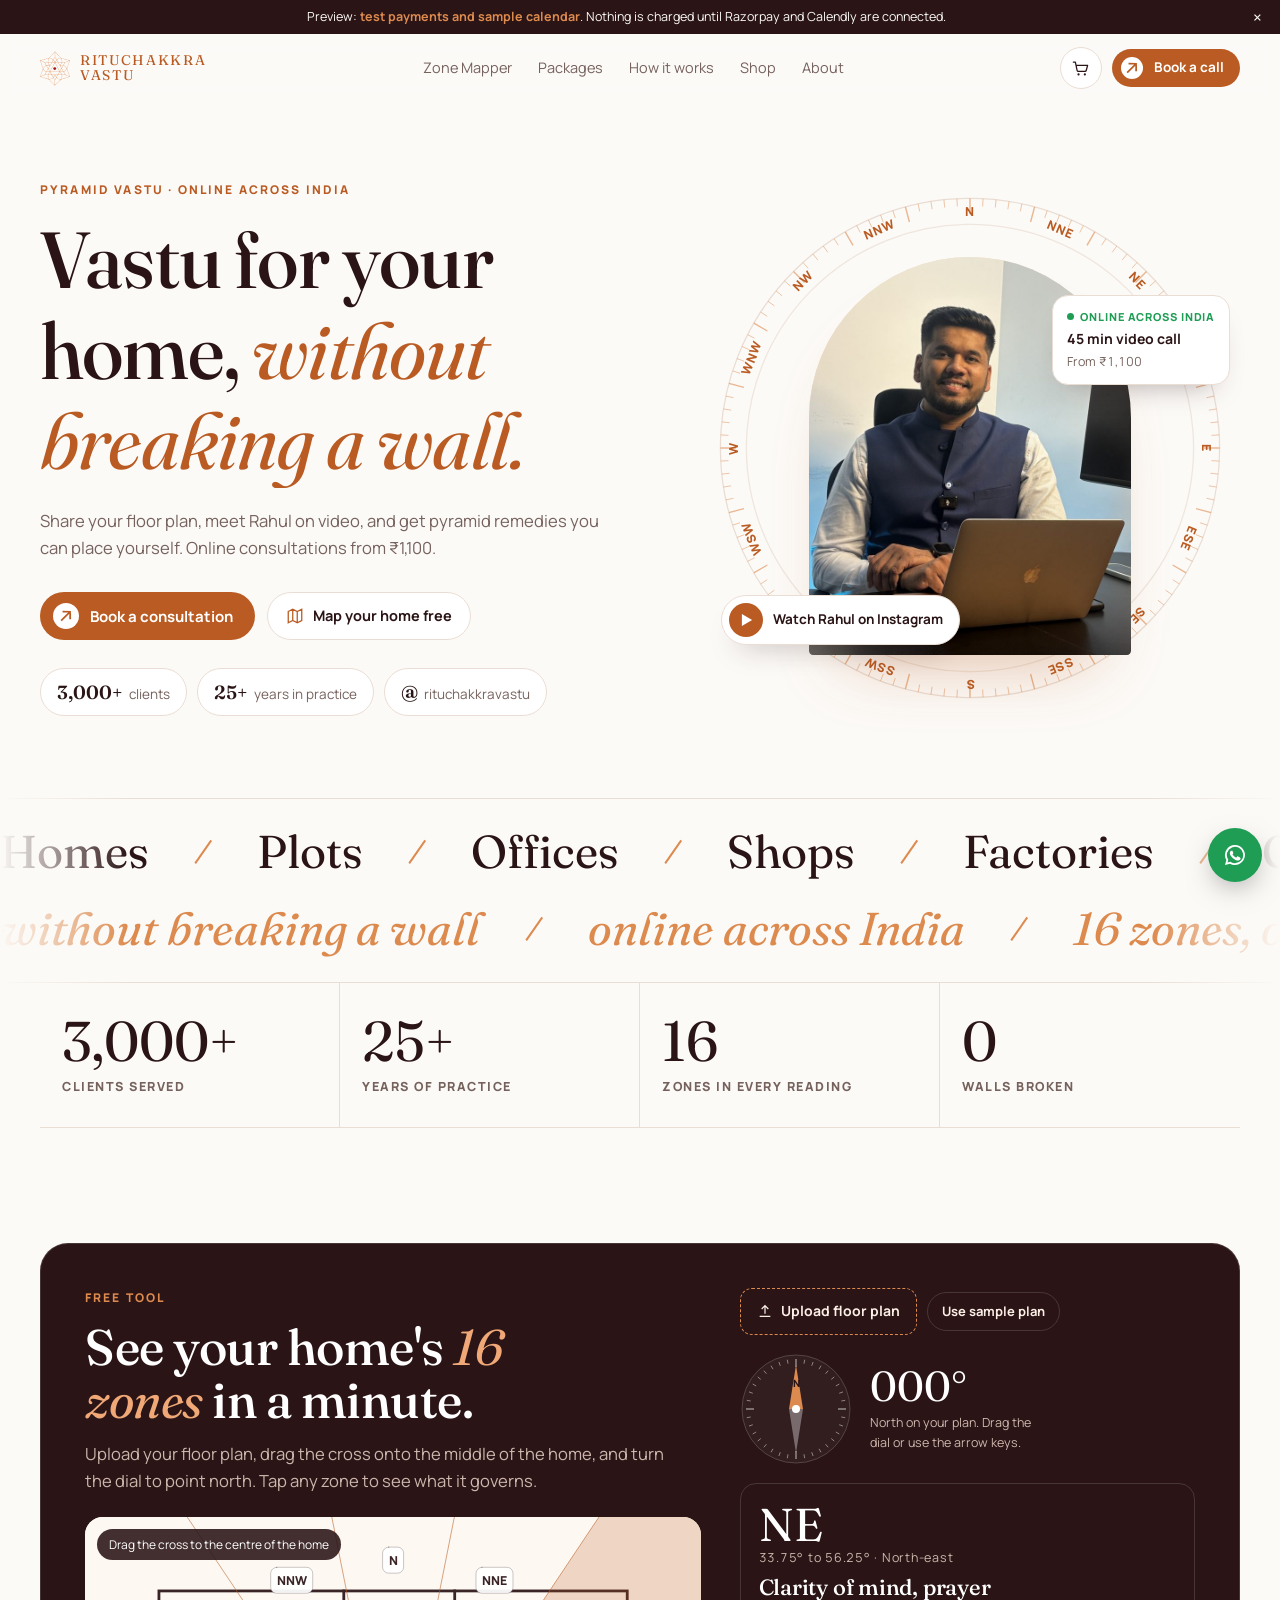
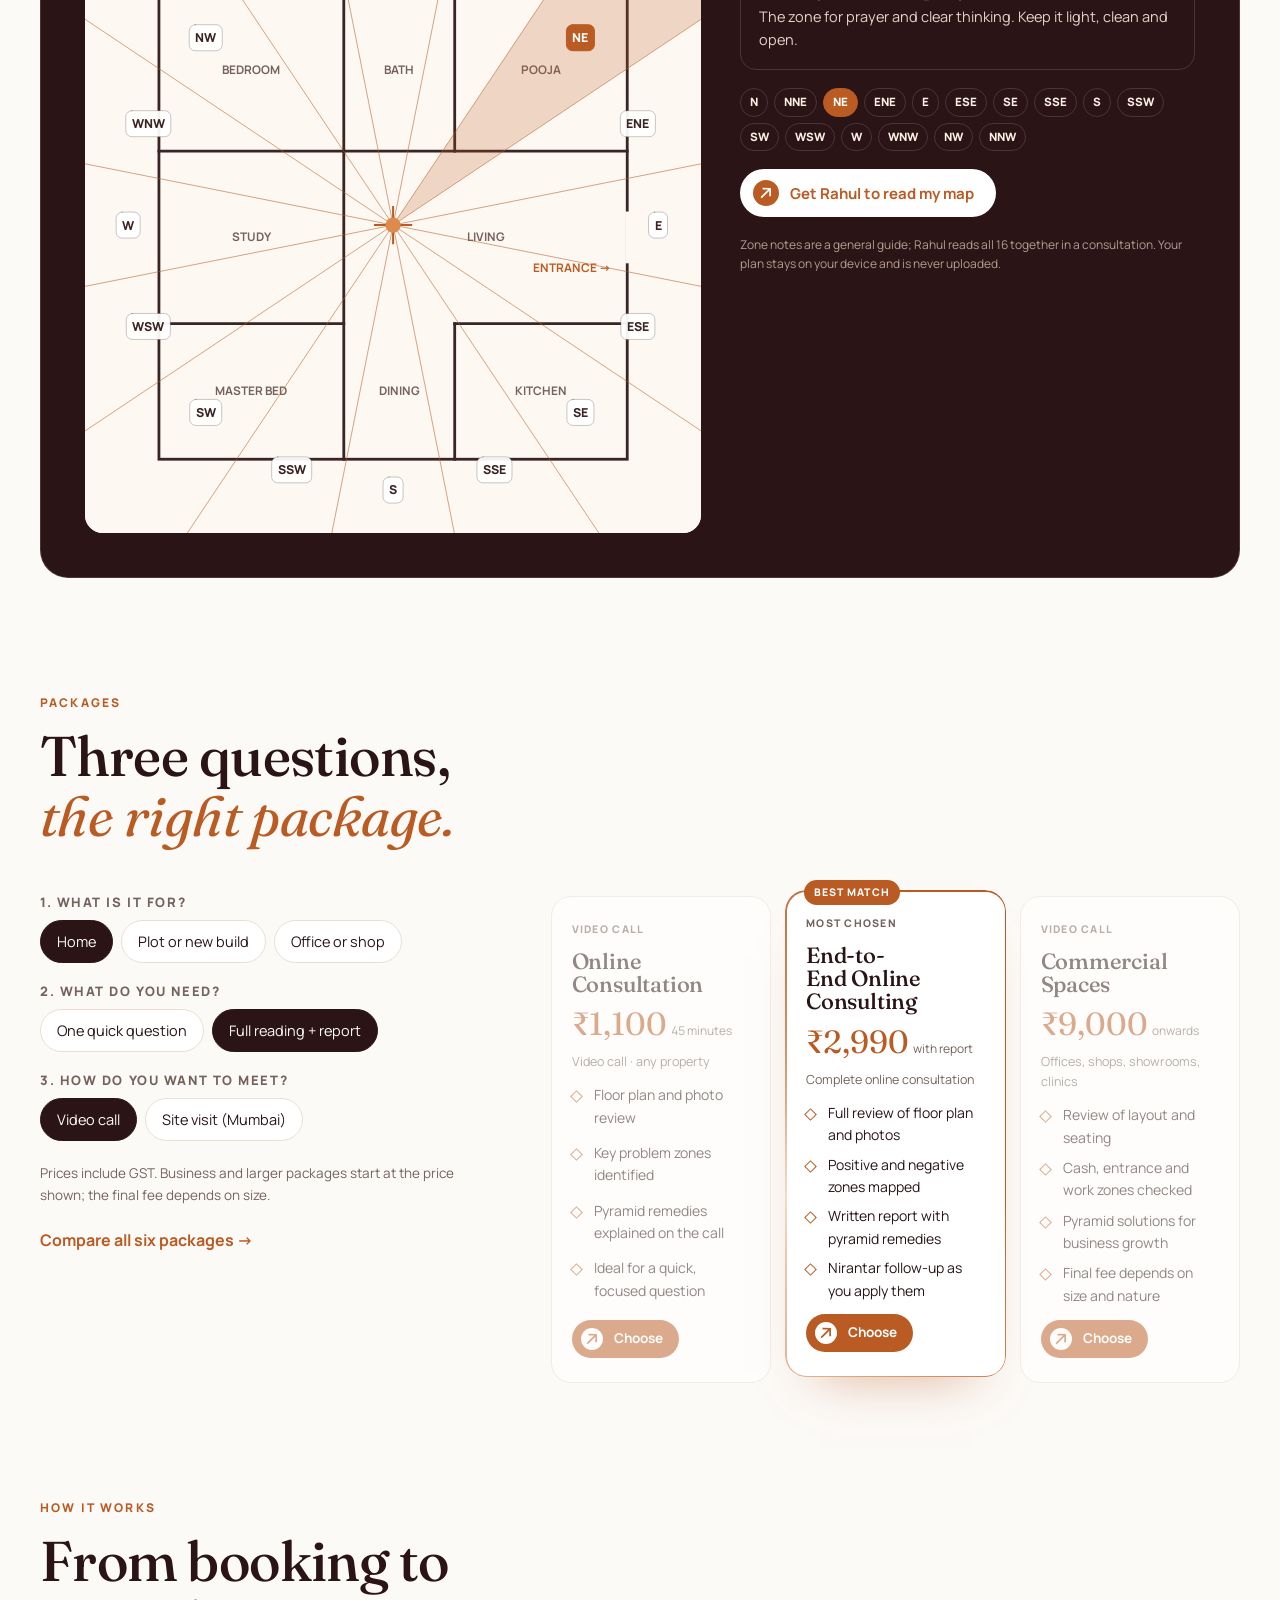
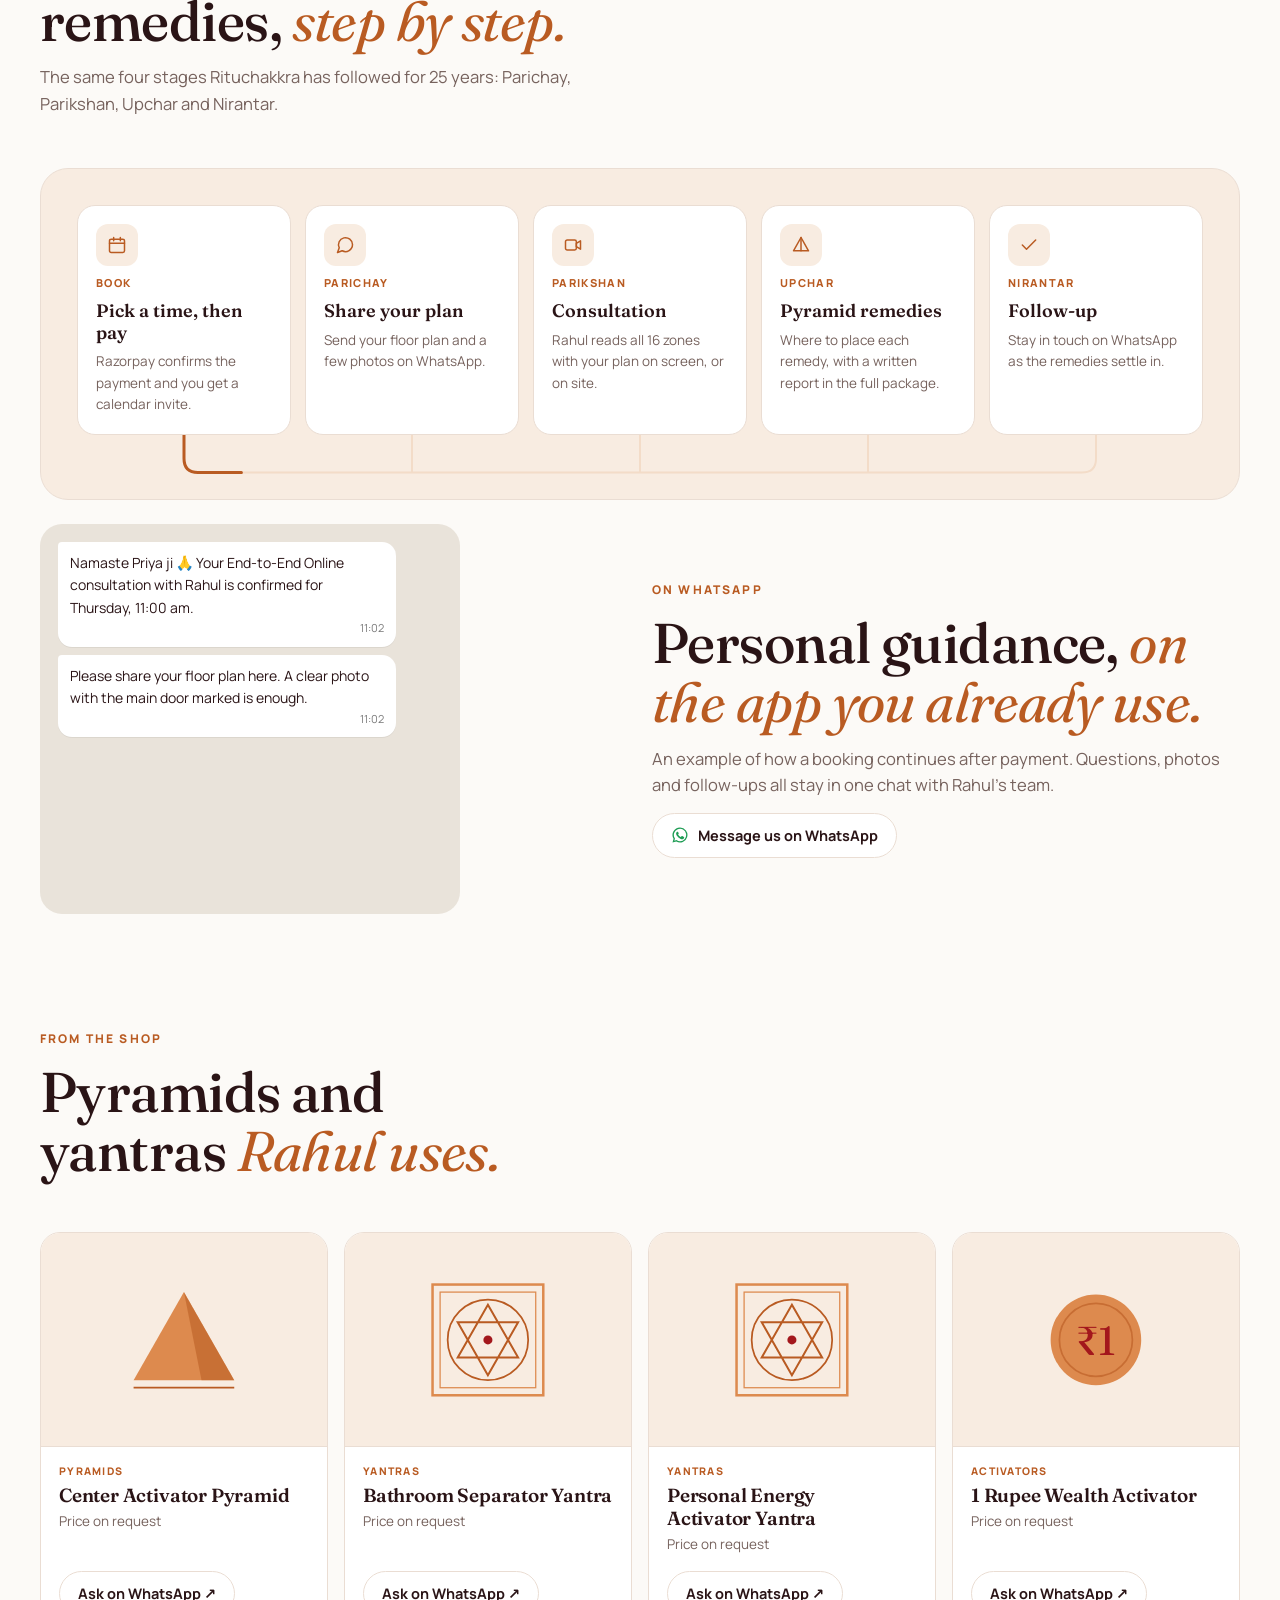
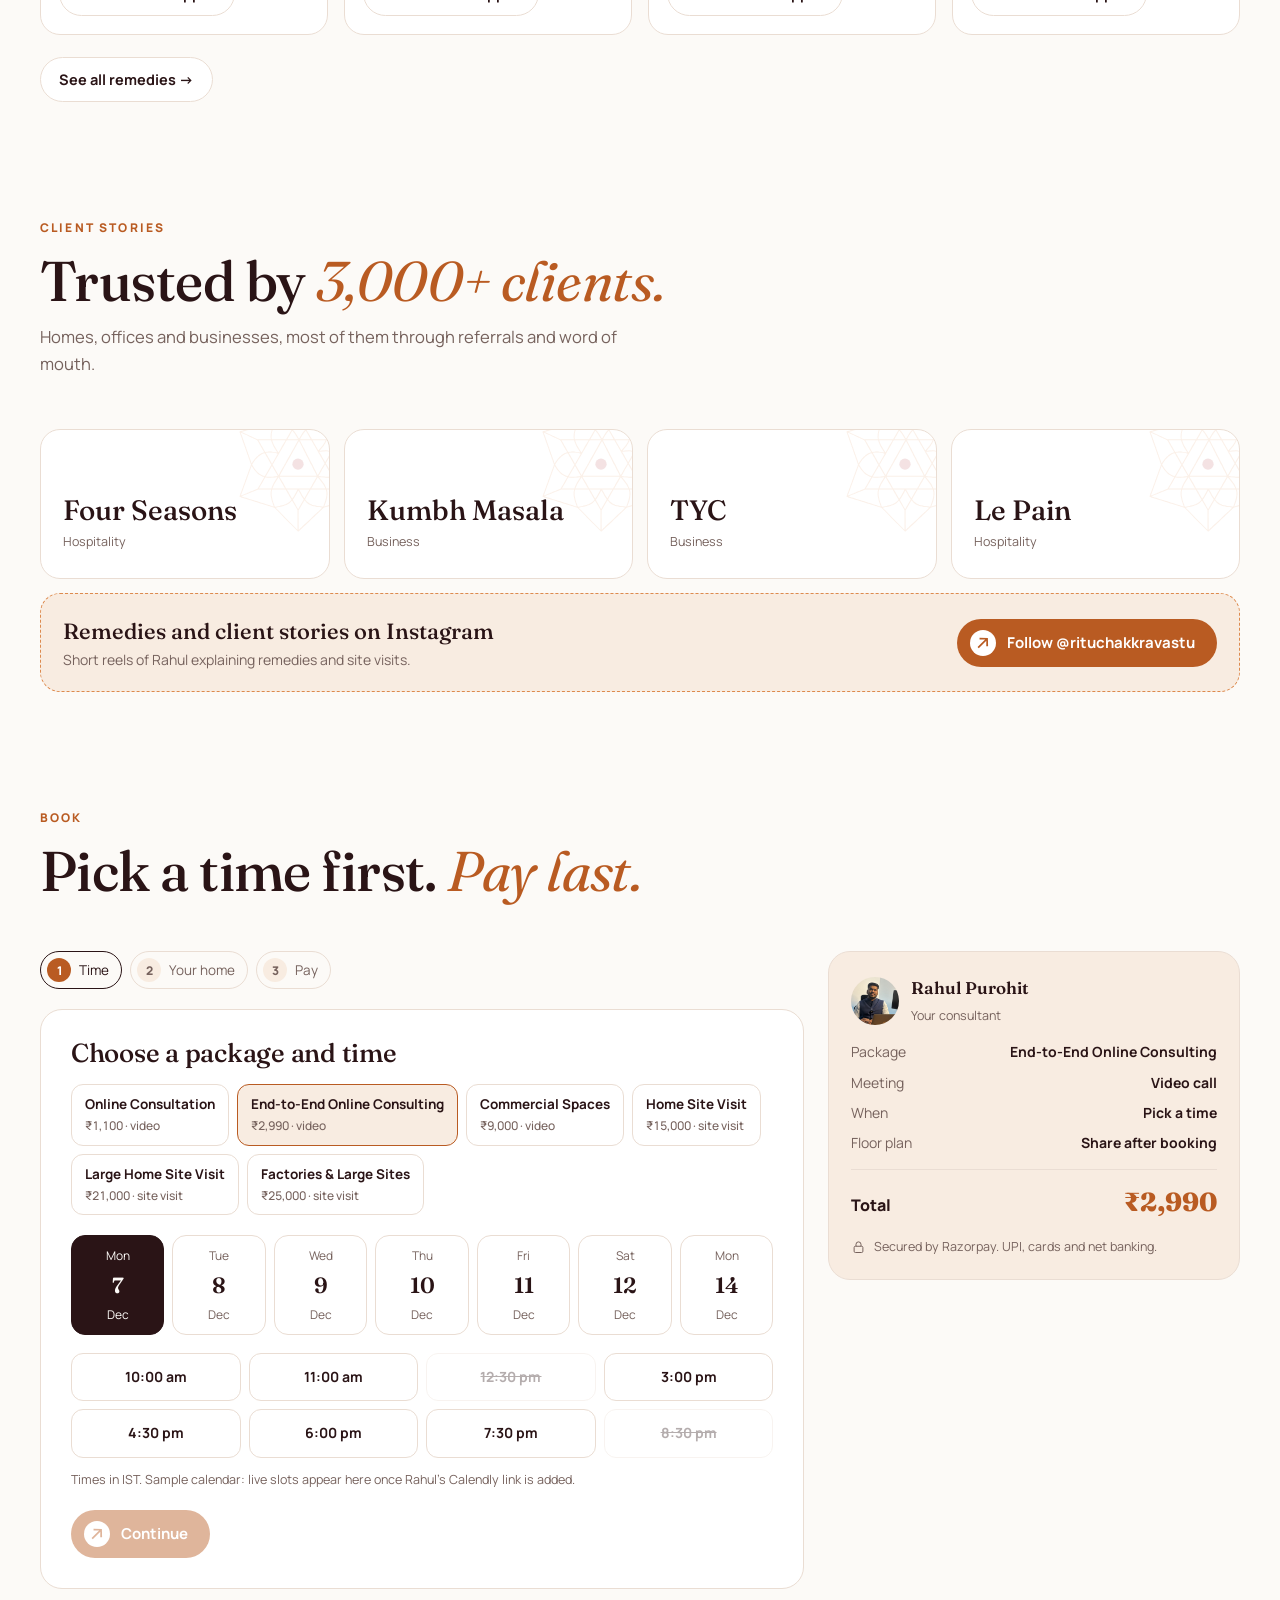
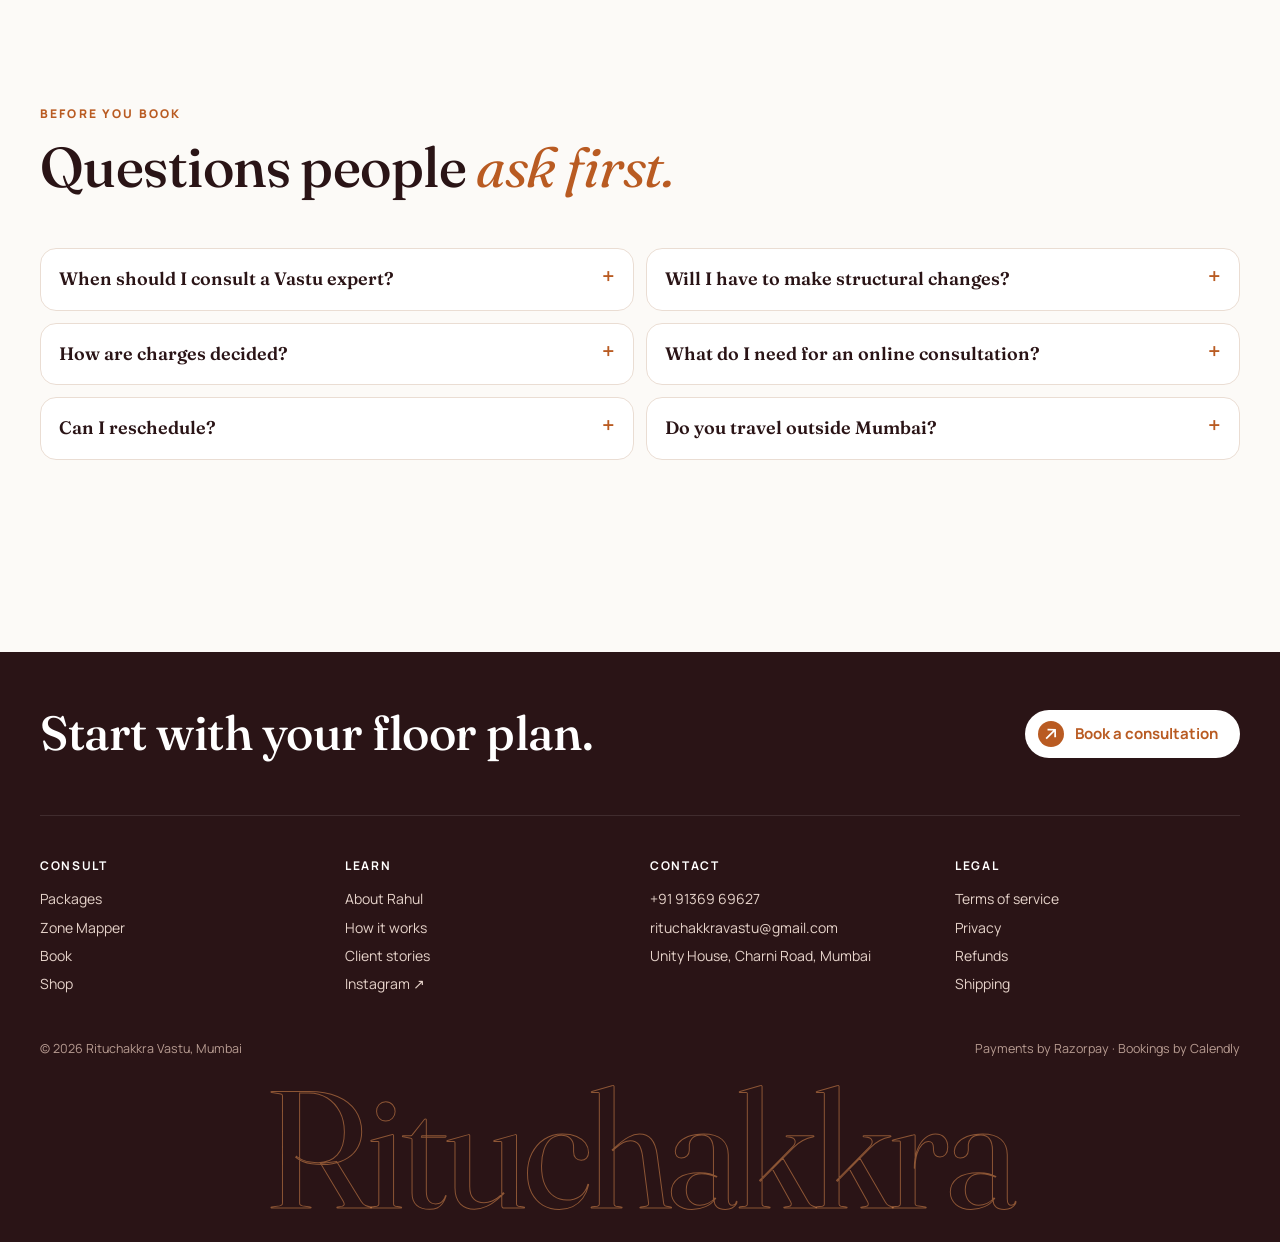
==== commit 9a078fae: "Add files via upload" ====
--- a/about/index.html
+++ b/about/index.html
@@ -21,300 +21,344 @@
 <meta property="og:image:type" content="image/jpeg">
 <meta property="og:image:width" content="1200">
 <meta property="og:image:height" content="630">
-<meta property="og:image:alt" content="Rituchakkra Vastu logo with the line Make it without breaking it">
+<meta property="og:image:alt" content="Rituchakkra Vastu: Vastu for your home, without breaking a wall">
 <meta name="twitter:card" content="summary_large_image">
 <meta name="twitter:title" content="About Rahul Purohit · Rituchakkra Vastu">
 <meta name="twitter:description" content="Rahul Purohit carries forward the Pyramid Vastu practice of his father, Mr. Yogesh Purohit: one of India&#x27;s first Pyramid Vastu consultancies, with 3,000+ clients.">
 <meta name="twitter:image" content="https://rituchakkravastu.com/og-image.jpg">
 <link rel="preconnect" href="https://fonts.googleapis.com">
-<link rel="stylesheet" href="https://fonts.googleapis.com/css2?family=Cormorant+Garamond:ital,wght@0,500;0,600;1,500&family=Lora:wght@500&family=Mukta:wght@300;400;500;600;700&family=IBM+Plex+Mono:wght@400;500&display=swap">
+<link rel="stylesheet" href="https://fonts.googleapis.com/css2?family=Fraunces:ital,opsz,wght@0,9..144,400;0,9..144,500;0,9..144,600;1,9..144,400;1,9..144,500&family=Manrope:wght@400;500;600;700;800&display=swap">
 <link rel="stylesheet" href="/css/site.css">
 
 </head>
 <body>
-
 <svg width="0" height="0" style="position:absolute" aria-hidden="true">
   <defs>
     <symbol id="mk" viewBox="296 136 692 786"><path fill="currentColor" fill-rule="evenodd" d="M643.0 138.5L640.5 139.0L616.5 163.5L598.5 183.5L556.5 226.5L550.5 234.0L537.5 246.5L537.0 248.0L522.5 262.0L521.5 264.0L498.5 287.5L481.5 291.5L479.0 293.0L474.5 293.5L471.0 295.0L466.0 295.5L463.0 297.5L450.5 299.5L446.5 301.5L432.0 304.5L423.0 308.0L417.5 308.5L407.0 312.0L392.5 315.0L382.5 318.5L353.0 325.5L349.0 327.5L338.0 329.5L334.0 331.5L319.0 334.5L315.0 336.5L303.5 338.5L298.5 341.0L298.5 345.0L301.5 351.0L304.0 361.0L307.5 368.5L308.5 374.0L311.5 379.5L312.5 385.5L316.0 392.5L318.5 403.0L321.0 407.0L323.5 417.0L326.5 422.5L327.5 428.0L331.0 435.5L334.0 446.0L335.5 448.0L338.5 459.0L340.5 462.0L342.5 471.0L346.5 479.5L353.0 500.5L355.5 504.5L356.5 510.0L364.5 531.5L364.5 534.0L362.0 539.0L361.5 543.0L356.5 554.5L355.5 559.5L353.5 562.5L340.5 600.5L338.5 603.5L336.0 613.0L332.0 621.5L327.5 636.5L318.5 659.0L316.5 667.0L314.0 671.5L306.5 694.0L304.0 698.5L301.5 708.5L298.5 714.5L298.5 718.0L301.5 720.0L303.5 720.0L307.5 722.0L338.5 731.0L342.0 733.0L351.5 735.0L354.5 737.0L364.5 739.0L369.5 741.5L380.0 744.0L390.5 748.0L393.0 748.0L394.0 749.0L411.5 754.0L418.5 757.0L428.0 759.0L430.0 760.5L459.0 769.0L464.0 771.5L473.5 773.5L478.5 776.0L488.0 778.0L491.5 780.0L495.5 780.5L501.5 783.0L526.5 808.0L540.0 823.0L550.0 832.0L552.0 835.0L582.0 865.0L584.5 866.5L585.0 868.0L600.5 883.0L601.5 885.0L636.0 919.5L639.5 919.0L656.0 903.0L657.0 903.0L665.5 894.0L699.0 863.5L716.5 846.0L721.0 843.0L728.5 835.0L731.0 833.5L738.5 825.5L756.0 810.0L784.5 782.5L788.5 780.5L793.5 779.5L795.5 778.0L805.5 776.0L809.0 774.0L820.0 771.5L829.5 767.5L834.0 767.0L844.0 763.0L852.5 761.0L856.0 759.0L862.0 758.0L891.0 748.0L893.5 748.0L905.5 743.5L916.0 741.0L919.5 739.0L929.0 737.0L934.0 734.5L943.0 732.5L947.0 730.5L978.0 721.5L980.0 720.0L984.5 719.0L985.5 717.5L985.0 713.0L982.0 707.5L979.0 696.5L977.5 694.5L977.0 691.0L973.0 682.0L970.5 673.0L969.0 671.0L964.0 654.5L962.0 651.5L960.0 643.5L958.0 641.0L955.0 629.5L952.0 623.5L949.5 614.5L947.0 610.0L947.0 607.0L945.0 603.5L937.0 579.5L934.0 573.5L929.5 558.5L927.5 556.0L927.0 551.5L924.0 545.5L920.5 533.0L923.0 523.5L927.5 513.0L928.0 509.0L932.0 500.0L932.5 496.0L936.0 488.0L939.0 477.5L941.0 474.0L943.0 465.5L947.0 456.5L947.0 454.0L950.0 447.5L951.5 440.5L955.0 433.0L958.0 421.5L960.0 418.5L962.0 410.5L966.0 401.5L966.0 399.0L969.5 391.0L973.0 378.5L975.0 375.5L981.5 354.0L985.0 346.5L985.0 340.5L980.0 338.5L969.5 336.5L965.0 334.5L952.0 332.0L939.5 328.0L934.5 327.5L934.0 326.5L931.0 325.5L928.0 325.5L908.0 319.5L895.5 317.0L890.0 314.5L878.0 312.5L875.0 310.5L862.0 308.0L852.0 304.5L838.0 301.5L833.5 299.5L822.5 297.5L818.5 295.5L815.5 295.5L812.5 294.0L805.5 293.0L801.5 291.0L782.0 286.5L768.0 272.5L764.5 267.5L736.0 238.0L732.0 232.5L728.0 229.5L722.5 222.5L714.5 215.0L714.0 213.5L683.0 181.0L682.0 179.0L673.5 171.0L659.0 154.5ZM508.5 781.0L515.5 780.0L520.0 778.0L536.0 776.0L540.5 774.0L554.0 771.5L560.5 768.0L566.0 767.0L585.0 757.0L590.0 753.0L600.5 742.0L603.0 743.0L633.5 795.5L633.5 907.5L632.5 908.5L558.0 834.0L555.5 830.5L538.0 814.0L535.0 809.5L508.5 783.5ZM775.5 781.5L775.5 782.5L751.0 806.0L749.5 806.5L740.0 816.5L738.5 817.0L705.0 849.5L664.5 886.5L657.0 894.5L650.5 899.5L647.5 903.5L642.0 908.5L640.0 908.0L639.5 798.0L673.0 740.0L675.0 740.0L686.5 752.5L697.5 761.0L719.5 771.5L728.0 773.5L733.0 773.5L735.5 775.0L745.5 777.0L762.0 778.0ZM638.0 682.5L639.5 683.5L649.5 700.5L659.5 719.5L668.5 731.5L669.0 734.0L658.5 753.0L654.5 758.5L652.0 764.5L644.5 776.0L643.0 780.0L640.5 783.0L639.0 787.0L636.5 788.5L631.0 780.0L619.0 757.5L611.5 746.0L606.5 736.0L619.0 717.5L620.0 714.5L629.0 700.0L629.0 698.5L633.0 692.0L636.0 684.5ZM789.0 773.0L792.0 763.0L799.5 745.0L805.0 721.5L805.0 714.0L806.5 707.0L806.5 696.5L805.0 683.0L803.0 678.5L804.5 676.5L877.5 676.5L889.5 681.0L892.5 683.0L899.5 685.0L907.0 689.0L925.0 695.5L931.5 699.0L937.0 700.5L940.0 702.5L970.0 714.0L972.5 716.0L971.0 718.0L963.0 719.5L937.0 728.5L934.0 728.5L925.0 732.5L918.5 733.5L896.0 741.5L886.5 743.5L877.0 747.5L872.5 748.0L868.5 750.0L851.5 754.5L849.5 756.0L839.0 758.5L834.0 761.0L826.5 762.5L807.0 769.5L796.5 772.0L792.0 774.0L790.0 774.0ZM709.5 677.0L795.0 676.5L797.5 678.5L800.5 691.5L800.5 713.0L799.5 716.0L799.5 721.5L796.5 730.5L794.0 743.5L790.5 750.5L790.0 754.0L786.0 763.0L783.5 772.0L780.5 776.0L767.5 773.5L744.5 771.5L740.5 769.5L735.5 769.5L719.5 765.5L716.0 763.0L707.5 760.0L695.5 752.0L687.5 745.5L678.5 735.0L678.0 731.0ZM643.5 678.0L645.0 676.5L700.5 676.5L701.5 679.0L693.5 691.0L682.5 711.5L678.5 717.0L677.0 721.0L674.5 725.0L672.5 726.0L665.0 716.5L655.0 699.0L654.0 695.5L650.5 691.0ZM574.0 676.5L631.5 676.5L632.5 677.5L628.5 687.0L615.5 709.5L613.5 714.5L603.5 729.0L601.0 727.5L589.5 706.5L585.5 701.0L585.0 698.5L572.5 678.0ZM486.5 678.0L488.0 676.5L564.5 677.0L570.5 686.0L577.5 699.5L579.5 701.5L586.5 715.0L590.5 720.5L591.5 724.0L594.0 726.5L594.5 729.0L598.5 735.0L597.5 737.0L589.5 745.5L575.0 756.0L568.5 758.5L565.5 761.0L557.5 763.0L553.5 765.5L535.5 769.5L531.0 771.5L520.5 772.5L507.5 776.0L503.5 776.0L500.0 770.0L497.0 759.0L495.0 756.5L489.0 737.0L486.0 719.5L484.0 714.5L483.5 691.0ZM311.0 716.0L312.5 714.5L342.5 703.0L346.5 700.5L353.5 698.5L358.5 695.5L365.0 694.0L372.0 690.0L376.5 689.0L384.0 685.0L390.0 683.5L406.0 676.5L479.5 676.5L480.5 677.5L480.5 680.0L479.0 684.5L477.5 696.0L478.5 716.5L479.5 717.5L480.5 724.0L481.5 725.0L484.5 742.0L495.5 773.5L493.5 774.5L485.5 771.5L482.5 771.5L473.5 767.5L467.5 766.5L457.0 762.5L451.5 761.5L445.0 758.5L435.5 756.5L432.0 754.5L424.5 753.0L397.0 743.5L387.5 741.5L378.0 737.5L375.0 737.5L367.0 734.0L359.0 732.5L337.0 724.5L326.0 722.0L321.0 719.5L311.5 717.5ZM714.0 668.0L716.5 665.0L727.5 644.5L735.0 633.0L742.0 619.5L746.5 613.0L748.5 608.0L751.0 606.5L764.5 622.5L783.5 648.5L794.0 669.0L792.5 670.5L715.5 670.5L714.0 669.5ZM523.0 607.0L524.0 606.5L525.5 607.5L527.5 613.0L537.0 628.0L542.5 639.0L546.0 643.5L557.5 665.0L560.0 667.5L560.0 669.5L559.0 670.5L490.5 670.5L489.0 669.0L499.0 645.5ZM515.5 605.5L515.5 607.5L496.5 637.5L484.5 664.0L484.0 668.0L482.0 670.5L412.5 670.5L411.0 669.0L432.5 633.0L446.5 607.5L450.0 606.5L459.5 608.5L480.5 608.5L484.5 607.5L503.0 607.0L512.5 605.0ZM758.5 604.5L761.0 604.0L762.0 605.0L766.0 605.0L768.5 606.0L790.0 607.0L798.0 608.5L824.5 608.5L834.5 606.5L837.0 607.0L872.5 669.0L871.0 670.5L802.0 670.5L800.0 669.0L799.0 665.0L795.0 659.0L794.0 654.5L792.0 652.5L789.5 646.0L770.0 619.5L758.5 606.0ZM530.5 603.5L531.5 602.5L743.0 602.5L744.0 604.5L717.5 649.5L716.5 653.0L713.0 657.5L707.5 668.0L705.0 670.5L569.5 670.5L566.5 668.0L551.0 639.5L532.0 608.0ZM915.5 542.0L917.5 542.5L923.0 559.0L925.5 563.5L926.0 567.0L935.5 592.0L936.5 597.0L940.5 605.5L942.5 614.0L944.5 617.0L951.5 639.0L959.5 658.5L960.5 664.0L964.5 672.5L966.5 681.0L976.5 706.5L977.0 709.5L976.0 710.5L959.0 703.5L954.5 702.5L952.0 700.5L944.0 698.0L937.5 694.5L934.0 694.0L927.5 690.5L923.0 689.5L913.0 684.5L908.0 683.5L905.5 681.5L882.5 672.5L879.5 669.0L858.0 630.5L854.5 626.0L852.0 620.0L844.0 607.5L844.0 605.0L845.5 603.5L848.0 603.5L855.0 601.0L859.5 598.0L863.0 597.0L879.5 586.0L881.0 583.5L897.0 567.5ZM369.5 542.0L382.5 562.0L390.5 571.0L390.5 572.0L392.5 573.0L402.0 583.5L410.5 590.5L415.0 592.5L419.5 596.0L429.5 601.0L439.5 604.0L439.5 608.0L430.5 622.5L415.5 650.0L411.5 655.5L404.5 669.0L402.0 672.0L387.5 678.5L383.0 679.5L375.5 683.5L368.5 685.5L367.0 687.0L357.5 690.0L351.0 693.5L341.5 696.5L341.0 697.5L332.0 700.5L329.0 702.5L307.5 710.5L307.0 708.5L308.0 704.5L310.0 701.0L310.0 699.0L318.0 679.0L319.0 674.0L321.0 671.0L323.0 663.0L333.5 636.5L334.0 632.5L336.0 629.5L338.0 621.5L340.0 618.5L347.0 597.0L351.0 588.0L353.0 580.0L355.0 577.0L357.5 567.5L361.0 561.0L362.0 555.5L364.0 552.0L366.5 543.5L367.5 542.0ZM487.0 541.5L518.0 595.0L518.0 598.0L509.0 600.5L495.5 601.5L493.5 602.5L456.0 602.5L452.0 601.5L451.0 600.0L473.5 560.5L477.5 555.0L485.0 541.0ZM793.0 532.0L794.5 533.0L798.5 539.5L802.5 548.0L804.5 550.0L830.5 596.5L832.5 598.5L833.0 600.0L832.0 601.5L826.0 603.0L819.5 602.0L800.5 602.0L796.0 603.0L790.0 601.5L772.5 601.0L767.5 599.5L757.5 598.5L756.0 597.0L756.0 595.0L766.0 579.0L766.5 576.5L770.0 572.0L777.0 558.5L781.0 553.0L781.0 551.5ZM442.0 466.5L444.5 468.0L447.5 472.5L455.0 487.0L458.5 491.5L478.0 527.0L482.0 532.5L481.5 535.0L475.5 544.5L471.5 553.0L464.5 563.5L453.5 584.0L449.5 589.5L447.5 594.5L443.5 599.0L439.5 598.5L429.5 594.5L416.0 586.5L405.0 577.5L402.5 576.5L388.0 559.0L372.0 535.5L371.5 533.5L372.0 531.0L374.5 528.0L376.5 523.5L394.0 499.0L397.0 497.0L408.0 485.0L413.0 482.5L418.0 478.0L432.0 470.0ZM452.0 464.5L463.0 463.0L487.0 463.0L507.0 466.0L518.0 470.0L518.5 471.0L487.0 525.5L485.0 526.0L484.0 525.0L482.0 520.0L480.0 518.0L467.5 494.5L465.0 492.0L462.5 486.0L451.0 467.0ZM834.0 461.5L839.0 462.0L848.5 465.5L858.0 471.0L866.5 478.0L871.0 480.5L891.0 502.5L901.5 516.0L912.5 532.5L912.5 535.0L906.0 545.0L890.5 565.5L880.0 577.5L866.0 588.0L848.0 597.5L843.0 599.0L839.5 598.5L835.5 593.0L835.0 590.5L830.5 584.0L804.0 536.5L797.0 525.5L800.0 518.5L809.0 504.5L831.0 465.0ZM760.0 457.5L799.0 456.0L812.0 457.0L816.5 458.5L825.0 459.5L826.0 460.5L825.5 463.0L794.0 517.5L792.0 517.0L779.0 493.0L777.0 491.0L770.0 477.5L759.5 460.5ZM643.0 397.0L654.5 419.5L654.5 421.0L658.5 427.0L670.5 452.0L671.5 452.5L673.5 458.5L677.5 464.0L684.5 479.5L694.5 497.5L704.5 518.5L706.0 520.0L708.5 527.0L712.5 532.5L712.5 534.0L716.0 539.5L728.0 565.0L730.5 568.0L734.5 577.0L736.0 578.5L736.5 581.5L740.5 587.5L743.5 595.5L742.5 596.5L532.0 596.5L531.0 595.5L532.0 592.0L535.5 587.0L543.0 572.0L545.0 570.0L553.5 553.5L555.5 551.5L557.0 547.0L566.0 532.5L568.0 527.5L590.0 489.5L592.0 484.5L593.5 483.5L596.5 476.5L600.0 471.5L602.0 466.5L604.0 464.5L611.0 450.5L615.0 445.0L615.5 442.5L618.0 439.5L636.0 406.0L639.0 402.0L640.0 399.0ZM865.0 392.5L865.0 394.5L830.0 454.5L825.0 454.5L818.0 452.5L811.0 452.5L809.0 451.5L796.0 450.0L779.5 451.5L773.0 451.0L769.0 452.5L763.5 452.5L762.0 451.0L785.0 423.5L786.0 420.5L794.0 409.5L795.0 406.0L799.0 400.0L801.0 393.5L802.5 392.0ZM635.5 392.0L636.5 393.0L624.5 413.5L623.5 417.0L620.5 421.0L613.5 435.0L611.0 437.5L609.0 443.0L596.5 463.5L594.5 468.5L572.5 506.5L561.0 528.5L558.0 532.5L555.5 538.5L551.5 544.0L551.5 545.5L534.5 574.5L526.0 591.0L523.5 592.0L490.0 535.0L490.0 532.5L493.5 526.0L497.0 521.5L500.0 514.5L526.0 471.0L533.5 456.5L537.0 452.0L538.0 448.5L541.0 445.0L548.0 431.5L555.0 421.0L566.5 399.5L572.0 392.0ZM795.0 393.0L795.0 395.0L790.5 401.5L790.0 404.5L776.0 425.0L754.5 449.5L752.5 448.0L721.5 394.5L722.5 392.0L792.5 391.5ZM649.5 392.0L713.0 392.0L723.5 410.5L725.5 412.5L727.5 417.5L734.0 427.5L737.5 435.0L740.0 438.0L757.5 469.5L759.5 471.5L761.5 477.0L764.5 480.5L766.0 484.5L789.5 524.0L789.5 525.5L770.5 557.5L770.5 559.0L767.0 563.5L755.5 585.0L750.5 592.0L748.5 591.0L745.0 582.5L743.0 580.5L742.0 577.0L735.5 564.0L732.5 560.0L721.0 535.5L703.5 503.0L701.0 496.0L695.5 487.5L682.0 459.0L680.0 457.0L671.5 438.5L670.0 437.0L663.0 422.0L661.0 420.0L659.0 414.5L648.0 394.0ZM562.5 392.0L563.0 394.0L542.5 428.5L535.5 442.5L532.5 446.0L524.5 460.5L522.5 460.5L502.0 428.0L502.0 426.5L499.0 423.0L490.5 404.0L487.5 393.0L488.5 392.0L493.5 391.5ZM409.0 393.0L410.0 392.0L480.0 392.0L482.0 394.5L484.5 404.5L487.0 408.5L489.0 415.0L495.5 429.0L515.5 461.5L514.0 462.5L508.5 460.5L492.0 459.0L483.0 456.5L465.0 456.5L461.0 458.5L447.0 459.5L439.5 447.5L434.0 436.5L430.0 431.0L428.5 427.0L426.5 425.0L415.0 403.5L411.5 399.0ZM307.5 349.0L309.5 349.0L322.5 356.0L337.5 362.0L368.5 377.0L372.5 378.0L378.5 381.5L385.0 383.5L388.5 386.0L398.5 390.0L404.5 398.0L424.5 434.0L428.0 438.5L430.5 444.5L432.5 446.5L435.5 453.0L439.5 458.5L438.0 462.0L424.0 467.5L415.0 472.5L407.0 478.5L404.0 482.5L398.5 486.0L381.5 505.5L371.0 520.5L369.5 524.0L368.5 524.0L366.5 521.5L361.0 504.0L357.0 495.0L356.0 489.5L353.0 484.0L351.0 475.0L347.0 466.5L346.5 462.5L342.0 452.0L342.0 449.5L338.0 441.0L336.0 432.5L334.0 429.5L331.0 418.5L329.0 415.5L327.0 407.0L323.0 399.0L323.0 396.0L321.0 390.0L319.5 388.0L311.5 363.0L310.0 361.0L307.0 351.5ZM975.5 348.5L977.0 349.5L977.0 351.5L975.5 354.0L974.5 359.5L966.5 380.0L964.5 389.0L961.5 395.0L959.5 403.0L958.0 405.0L955.5 414.5L953.5 418.0L940.5 458.0L936.5 467.0L936.0 471.0L928.0 492.0L926.0 500.0L923.5 504.5L921.0 515.0L916.0 525.5L892.5 494.5L879.0 480.5L875.5 478.5L870.5 472.5L864.5 468.5L863.0 466.5L849.5 459.5L847.0 459.5L844.0 457.5L838.5 456.5L837.5 454.5L868.0 402.0L869.0 399.0L875.0 390.5ZM575.5 384.0L589.5 361.0L592.0 355.0L594.0 353.0L600.0 341.5L602.5 338.0L605.0 338.0L611.5 347.0L613.5 348.5L621.5 360.5L631.0 377.0L633.0 379.0L635.5 385.0L634.0 386.0L577.5 386.0ZM708.5 384.0L706.5 386.0L650.5 386.0L648.5 384.5L659.0 365.5L667.5 354.0L669.0 350.5L671.5 348.5L680.0 337.5L682.5 338.5ZM789.5 295.0L792.0 294.5L796.5 295.5L801.0 297.5L813.5 300.0L848.0 310.0L851.5 310.0L858.5 313.0L870.0 315.0L877.5 318.0L884.5 319.0L904.5 325.0L909.0 325.5L913.0 327.5L925.5 330.0L938.0 334.0L941.5 334.0L952.5 338.0L959.5 339.0L960.5 340.0L970.0 342.0L971.5 343.5L970.0 345.0L959.0 349.0L955.5 351.5L952.5 352.0L930.0 362.0L923.5 364.0L919.5 366.5L917.5 366.5L909.5 370.5L901.5 373.0L897.5 375.5L891.0 377.5L873.5 385.5L806.0 386.0L804.5 385.0L806.0 372.0L807.0 370.5L807.0 360.0L805.5 353.5L805.0 343.5L799.0 320.0L796.5 316.0L796.0 312.5L792.0 304.5ZM495.5 295.0L495.5 297.5L489.0 312.0L486.5 323.0L484.5 326.5L484.5 329.5L481.5 339.5L481.5 343.0L480.0 346.0L480.0 349.5L478.0 354.5L478.5 363.0L477.5 375.0L479.5 384.5L477.5 386.0L400.5 385.5L396.0 382.5L392.0 381.5L362.0 367.0L359.0 366.5L352.0 362.5L335.0 355.5L330.0 352.5L326.0 351.5L321.5 348.5L313.5 345.5L312.0 344.0L313.5 342.0L331.0 338.0L342.0 334.0L345.5 334.0L358.0 330.0L372.5 327.0L380.5 324.0L388.0 323.0L392.0 321.0L403.0 319.0L414.5 315.0L425.5 313.0L431.5 310.5L444.0 308.0L456.0 304.0L459.5 304.0L471.0 300.0L474.0 300.0L481.0 297.5L485.5 297.0L490.0 295.0ZM781.0 293.5L783.5 296.0L786.0 304.5L790.0 312.5L790.5 316.0L792.5 321.0L794.0 322.5L796.5 335.0L799.5 343.5L801.0 358.0L800.5 367.0L801.5 370.5L800.5 372.5L800.5 377.5L798.0 385.0L796.5 386.0L717.5 385.5L715.0 383.0L712.0 376.5L708.5 372.0L707.0 368.0L686.5 333.5L687.5 329.5L698.5 320.0L704.0 316.5L728.5 304.5L733.0 304.0L744.0 300.0L749.5 299.5L764.5 295.0L769.0 295.0L778.0 293.0ZM502.5 294.0L505.5 293.0L515.5 295.0L520.5 295.0L556.0 304.5L578.0 315.0L598.5 330.5L598.5 332.5L594.0 341.0L590.5 345.5L583.5 359.0L567.5 385.5L487.5 386.0L485.0 384.5L483.5 377.0L484.5 352.0L486.0 348.5L486.0 344.5L489.0 335.0L489.0 332.0L493.0 321.0L493.5 316.5L497.0 309.5L498.0 304.5ZM642.0 270.0L644.0 271.5L669.5 317.0L677.5 329.5L677.5 331.0L666.0 344.5L656.5 358.0L643.0 381.5L640.0 379.5L633.0 367.0L618.0 344.5L607.0 332.0L607.5 328.5ZM646.0 151.0L647.0 151.0L677.5 183.5L678.0 185.0L697.0 204.0L697.5 205.5L718.0 226.5L718.5 228.0L735.5 245.5L742.0 253.5L772.0 284.5L773.5 287.0L773.0 288.5L759.0 290.5L726.0 299.5L701.5 310.5L690.5 318.5L684.5 325.0L681.0 324.0L663.0 291.5L660.5 289.0L652.0 272.5L650.0 271.0L649.5 268.5L645.0 261.0L645.0 152.0ZM638.0 151.0L639.0 152.5L639.0 262.0L603.5 324.0L602.0 325.5L600.0 325.5L595.0 319.5L575.5 306.5L567.5 304.0L559.0 299.5L532.5 293.0L528.0 291.0L509.5 288.5L508.5 286.5L513.5 280.5L527.0 267.5L544.0 248.5L558.0 235.0L562.0 229.5L589.5 202.0L591.5 198.5Z"/><circle cx="636.2" cy="529.8" r="32.5" fill="var(--dot)"/></symbol>
+    <symbol id="i-ar" viewBox="0 0 14 15"><path fill="currentColor" d="M13.376 11.552l-.264-10.44-10.44-.24.024 2.28 6.96-.048L.2 12.56l1.488 1.488 9.432-9.432-.048 6.912 2.304.024z"/></symbol>
     <symbol id="i-cart" viewBox="0 0 24 24"><path d="M3 4h2.5l2.2 10.4a1.6 1.6 0 0 0 1.6 1.3h8.3a1.6 1.6 0 0 0 1.6-1.2L21 8H6.3" fill="none" stroke="currentColor" stroke-width="1.6" stroke-linecap="round" stroke-linejoin="round"/><circle cx="9.5" cy="19.5" r="1.4" fill="currentColor"/><circle cx="17.5" cy="19.5" r="1.4" fill="currentColor"/></symbol>
     <symbol id="i-menu" viewBox="0 0 24 24"><path d="M4 8h16M4 16h16" stroke="currentColor" stroke-width="1.6" stroke-linecap="round"/></symbol>
     <symbol id="i-x" viewBox="0 0 24 24"><path d="M6 6l12 12M18 6 6 18" stroke="currentColor" stroke-width="1.6" stroke-linecap="round"/></symbol>
     <symbol id="i-lock" viewBox="0 0 24 24"><rect x="5" y="10" width="14" height="10" rx="2" fill="none" stroke="currentColor" stroke-width="1.6"/><path d="M8 10V7a4 4 0 0 1 8 0v3" fill="none" stroke="currentColor" stroke-width="1.6"/></symbol>
-    <symbol id="i-wa" viewBox="0 0 24 24"><path fill="currentColor" d="M12 2a10 10 0 0 0-8.6 15.1L2 22l5-1.3A10 10 0 1 0 12 2Zm0 18.2a8.2 8.2 0 0 1-4.2-1.2l-.3-.2-3 .8.8-2.9-.2-.3A8.2 8.2 0 1 1 12 20.2Zm4.5-6.1c-.2-.1-1.5-.7-1.7-.8s-.4-.1-.6.1-.7.8-.8 1-.3.2-.5.1a6.7 6.7 0 0 1-3.3-2.9c-.2-.4.2-.4.7-1.3a.5.5 0 0 0 0-.4l-.8-1.8c-.2-.5-.4-.4-.6-.4h-.5a1 1 0 0 0-.7.3 3 3 0 0 0-.9 2.2 5.2 5.2 0 0 0 1.1 2.7 11.8 11.8 0 0 0 4.5 4c1.7.7 2.3.8 3.2.6a2.7 2.7 0 0 0 1.8-1.2 2.2 2.2 0 0 0 .1-1.3c0-.1-.2-.2-.5-.3Z"/></symbol>
+    <symbol id="i-map" viewBox="0 0 24 24"><path d="M3 6l6-3 6 3 6-3v15l-6 3-6-3-6 3z M9 3v15 M15 6v15"/></symbol>
+    <symbol id="i-wa" viewBox="0 0 24 24"><path d="M12 2a10 10 0 0 0-8.6 15.1L2 22l5-1.3A10 10 0 1 0 12 2Zm0 18.2a8.2 8.2 0 0 1-4.2-1.2l-.3-.2-3 .8.8-2.9-.2-.3A8.2 8.2 0 1 1 12 20.2Zm4.5-6.1c-.2-.1-1.5-.7-1.7-.8s-.4-.1-.6.1-.7.8-.8 1-.3.2-.5.1a6.7 6.7 0 0 1-3.3-2.9c-.2-.4.2-.4.7-1.3a.5.5 0 0 0 0-.4l-.8-1.8c-.2-.5-.4-.4-.6-.4h-.5a1 1 0 0 0-.7.3 3 3 0 0 0-.9 2.2 5.2 5.2 0 0 0 1.1 2.7 11.8 11.8 0 0 0 4.5 4c1.7.7 2.3.8 3.2.6a2.7 2.7 0 0 0 1.8-1.2 2.2 2.2 0 0 0 .1-1.3c0-.1-.2-.2-.5-.3Z"/></symbol>
+    <symbol id="i-play" viewBox="0 0 12 14"><path d="M0 0l12 7-12 7z"/></symbol>
+    <symbol id="i-up" viewBox="0 0 24 24"><path d="M12 16V4M7 9l5-5 5 5M4 20h16"/></symbol>
   </defs>
 </svg>
 
-<header class="top" id="topbar">
-  <div class="wrap nav">
-    <a class="brand" href="/" aria-label="Rituchakkra Vastu, home">
-      <svg aria-hidden="true" class="mk"><use href="#mk"/></svg>
-      <span class="wm">RITUCHAKKRA<br>VASTU</span>
-    </a>
-    <nav class="menu" aria-label="Main">
-      <a href="/">Home</a><a href="/about/">About</a><a href="/consultations/">Consultations</a><a href="/shop/">Shop</a><a href="/contact/">Contact</a>
-    </nav>
-    <a class="btn sm book-top" href="/book/">Book a consultation</a>
-    <button class="icon-btn" id="cart-btn" aria-label="Open cart"><svg><use href="#i-cart"/></svg><span class="badge" id="cart-count" hidden>0</span></button>
-    <button class="icon-btn burger" id="burger" aria-label="Open menu"><svg><use href="#i-menu"/></svg></button>
+<div class="cbar" id="cbar" hidden><span id="cbar-txt"></span><button id="cbar-x" aria-label="Hide this note">×</button></div>
+
+<nav class="top g" id="topbar" aria-label="Main">
+  <div class="wrap navin">
+    <a class="brand" href="/" aria-label="Rituchakkra Vastu, home"><svg aria-hidden="true" style="color:var(--mark)"><use href="#mk"/></svg><span>RITUCHAKKRA<br>VASTU</span></a>
+    <div class="links">
+      <a href="/#mapper">Zone Mapper</a>
+      <a href="/consultations/">Packages</a>
+      <a href="/#how">How it works</a>
+      <a href="/shop/">Shop</a>
+      <a href="/about/">About</a>
+    </div>
+    <div class="navr">
+      <button class="ib" id="cart-btn" aria-label="Open cart"><svg><use href="#i-cart"/></svg><span class="badge" id="cart-count" hidden>0</span></button>
+      <a class="button sm" href="/book/"><span class="bi"><svg><use href="#i-ar"/></svg><svg><use href="#i-ar"/></svg></span>Book a call</a>
+      <button class="ib burger" id="burger" aria-label="Open menu"><svg><use href="#i-menu"/></svg></button>
+    </div>
   </div>
-</header>
+</nav>
 
 <div class="mnav" id="mnav" aria-hidden="true">
-  <button class="icon-btn close" id="mclose" aria-label="Close menu"><svg><use href="#i-x"/></svg></button>
-  <a href="/">Home</a><a href="/about/">About</a><a href="/consultations/">Consultations</a><a href="/shop/">Shop</a><a href="/book/">Book a consultation</a><a href="/contact/">Contact</a>
+  <button class="ib" id="mclose" aria-label="Close menu"><svg><use href="#i-x"/></svg></button>
+  <a href="/">Home</a><a href="/#mapper">Zone Mapper</a><a href="/consultations/">Packages</a><a href="/#how">How it works</a><a href="/shop/">Shop</a><a href="/about/">About</a><a href="/contact/">Contact</a>
+  <a class="button light" href="/book/"><span class="bi"><svg><use href="#i-ar"/></svg><svg><use href="#i-ar"/></svg></span>Book a consultation</a>
 </div>
 
 <main id="main">
 
-<!-- HOME -->
+<!-- ================= HOME ================= -->
 <div data-view="home" hidden>
-  <div class="wrap hero">
-    <div>
-      <div class="eyebrow" style="animation:fade .8s both">Pyramid Vastu · Online &amp; in person</div>
-      <h1 style="margin-top:18px"><span class="ln"><span>Make it</span></span><span class="ln"><span>without <i>breaking</i></span></span><span class="ln"><span>it.</span></span></h1>
-      <p class="lede">Pyramid Vastu for homes, plots, offices and health. We balance your space with pyramid remedies, so you never have to break a wall.</p>
-      <div class="cta">
-        <a class="btn" href="/book/">Book a consultation <span class="arrow">→</span></a>
-        <a class="btn line" href="/shop/">Shop Vastu remedies</a>
-      </div>
-      <div class="stats">
-        <div><b data-count="25" data-suffix="+">25+</b><span>years of practice</span></div>
-        <div><b data-count="3000" data-suffix="+">3,000+</b><span>clients served</span></div>
-        <div><b data-count="2">2</b><span>generations of Pyramid Vastu</span></div>
-      </div>
-    </div>
-    <div class="orb" aria-hidden="true">
-      <svg class="ring" viewBox="0 0 400 400" id="ring"></svg>
-      <div class="glow"></div>
-      <svg class="mark draw"><use href="#mk"/></svg>
-    </div>
+  <header class="hero g">
+    <div class="wrap">
+      <div>
+        <div class="label" style="animation:fade .8s both">Pyramid Vastu · Online across India</div>
+        <h1><span class="ln"><span>Vastu for your</span></span><span class="ln"><span>home, <em>without</em></span></span><span class="ln"><span><em>breaking a wall.</em></span></span></h1>
+        <p class="lede">Share your floor plan, meet Rahul on video, and get pyramid remedies you can place yourself. Online consultations from <span id="from-price">₹1,100</span>.</p>
+        <div class="ctas">
+          <a class="button" href="/book/"><span class="bi"><svg><use href="#i-ar"/></svg><svg><use href="#i-ar"/></svg></span>Book a consultation</a>
+          <a class="ghost" href="/#mapper"><svg><use href="#i-map"/></svg>Map your home free</a>
+        </div>
+        <div class="trust">
+          <span class="tp"><b>3,000+</b>clients</span>
+          <span class="tp"><b>25+</b>years in practice</span>
+          <a class="tp" id="ig-pill" target="_blank" rel="noopener" href="#"><b>@</b>rituchakkravastu</a>
+        </div>
+      </div>
+      <div class="stage" aria-hidden="false">
+        <svg class="ring" viewBox="0 0 400 420" aria-hidden="true"><g class="r1" id="ring"></g></svg>
+        <div class="arch"><img loading="lazy" src="/images/consultant.jpg" alt="Rahul Purohit, Pyramid Vastu consultant" width="720" height="900"></div>
+        <div class="slot-chip"><span class="live"><i></i>Online across India</span><b>45 min video call</b><span>From <span class="num" id="chip-price">₹1,100</span></span></div>
+        <a class="reel-chip" id="reel-chip" target="_blank" rel="noopener" href="#"><span><svg><use href="#i-play"/></svg></span>Watch Rahul on Instagram</a>
+      </div>
+    </div>
+  </header>
+
+  <div class="band" aria-hidden="true">
+    <div class="row" id="band-a"></div>
+    <div class="row b" id="band-b"></div>
   </div>
-
-  <div class="marquee" aria-hidden="true"><div class="track" id="mq"></div></div>
-
-  <section class="blk">
-    <div class="wrap">
-      <div class="head rv"><div class="eyebrow">Two ways to consult</div><h2>Wherever you are, your plan can be read.</h2></div>
-      <div class="ways">
-        <a class="way rv" href="/consultations/" data-mode="online">
-          <svg class="wm-bg"><use href="#mk"/></svg>
-          <div class="eyebrow">Online</div>
-          <h3>Video consultation</h3>
-          <p>Share your floor plan and a short video walk-through. We mark the directions, read every zone and give you remedies you can apply yourself.</p>
-          <span class="from" id="from-online"></span>
-          <span class="textlink">See online packages →</span>
-        </a>
-        <a class="way rv" style="--d:.1s" href="/consultations/" data-mode="person">
-          <svg class="wm-bg"><use href="#mk"/></svg>
-          <div class="eyebrow">In person</div>
-          <h3>Site visit</h3>
-          <p>An on-site visit with compass readings in every room, energy assessment, and remedies placed with you during the visit.</p>
-          <span class="from" id="from-person"></span>
-          <span class="textlink">See site visit packages →</span>
-        </a>
-      </div>
-    </div>
-  </section>
-
-  <section class="blk" style="padding-top:0">
-    <div class="wrap">
-      <div class="head rv"><div class="eyebrow">From the shop</div><h2>Pyramids and yantras we use in our remedies.</h2></div>
-      <div class="grid" id="home-prods"></div>
-      <div style="margin-top:32px" class="rv"><a class="btn line" href="/shop/">View all products <span class="arrow">→</span></a></div>
-    </div>
-  </section>
-
-  <section class="blk" style="padding-top:0">
-    <div class="wrap zones">
-      <div class="wheel rv"><svg id="wheel" viewBox="-30 -30 460 460" role="group" aria-label="The 16 Vastu zones. Select a zone to read about it."></svg></div>
-      <div class="zone-card rv" style="--d:.1s">
-        <div class="eyebrow">The 16 zones</div>
-        <div id="zone-out"></div>
-        <div class="zone-pills" id="zone-pills"></div>
-      </div>
-    </div>
-  </section>
-
-  <section class="blk" style="padding-top:0">
-    <div class="wrap">
-      <div class="head rv"><div class="eyebrow">Our services</div><h2>Where Pyramid Vastu helps.</h2></div>
-      <div class="svc">
-        <div class="sv rv"><svg aria-hidden="true"><use href="#mk"/></svg><h3>Home</h3><p>Guidance on choosing the right home to buy or rent, and balancing the one you live in.</p></div>
-        <div class="sv rv" style="--d:.06s"><svg aria-hidden="true"><use href="#mk"/></svg><h3>Plots</h3><p>Assessing a plot's shape and size before you buy or build, for growth and harmony.</p></div>
-        <div class="sv rv" style="--d:.12s"><svg aria-hidden="true"><use href="#mk"/></svg><h3>Office</h3><p>Pyramid solutions for productivity, creativity and business success.</p></div>
-        <div class="sv rv" style="--d:.18s"><svg aria-hidden="true"><use href="#mk"/></svg><h3>Health</h3><p>Using pyramids to balance the energy of a space and support well-being.</p></div>
-      </div>
-    </div>
-  </section>
-
-  <section class="blk" style="padding-top:0">
-    <div class="wrap">
-      <div class="head rv"><div class="eyebrow">Our process</div><h2>Four stages, from first call to lasting balance.</h2></div>
-      <ol class="proc">
-        <li class="rv"><span class="skt">परिचय</span><h3>Parichay</h3><p>We get to know you and your property by call, email or WhatsApp. You share floor plans and photos.</p></li>
-        <li class="rv" style="--d:.08s"><span class="skt">परीक्षण</span><h3>Parikshan</h3><p>We examine the property online or in person, note its strengths and map the zones that need correcting.</p></li>
-        <li class="rv" style="--d:.16s"><span class="skt">उपचार</span><h3>Upchar</h3><p>We correct the space with pyramids and give you a report with steps to keep it in harmony.</p></li>
-        <li class="rv" style="--d:.24s"><span class="skt">निरंतर</span><h3>Nirantar</h3><p>We stay in touch for updates and feedback as things settle.</p></li>
-      </ol>
-    </div>
-  </section>
-
-  <section class="blk tband">
-    <svg class="ghost" aria-hidden="true"><use href="#mk"/></svg>
-    <div class="wrap">
-      <div class="eyebrow" style="color:var(--mark)">Our clients</div>
-      <h2 class="cl-h">More than 3,000 clients, most of them through referrals and word of mouth.</h2>
-      <ul class="clients"><li>Four Seasons</li><li>Kumbh Masala</li><li>TYC</li><li>Le Pain</li></ul>
-    </div>
-  </section>
-
-  <section class="blk" style="padding-top:0">
-    <div class="wrap"><div class="cta-band rv"><div><h2>Start with your floor plan.</h2><p class="muted" style="margin-top:10px">Pay online, pick a time that suits you, and we'll take it from there.</p></div><a class="btn" href="/book/">Book now <span class="arrow">→</span></a></div></div>
-  </section>
-</div>
-
-<!-- ABOUT -->
+  <div class="g"><div class="wrap stats">
+    <div class="stat"><div class="v" data-count="3000" data-suffix="+">3,000+</div><div class="l">Clients served</div></div>
+    <div class="stat"><div class="v" data-count="25" data-suffix="+">25+</div><div class="l">Years of practice</div></div>
+    <div class="stat"><div class="v">16</div><div class="l">Zones in every reading</div></div>
+    <div class="stat"><div class="v">0</div><div class="l">Walls broken</div></div>
+  </div></div>
+
+  <section class="sec g" id="mapper" style="padding-bottom:0">
+    <div class="wrap mapper rv">
+      <div style="min-width:0">
+        <div class="shead">
+          <div class="label">Free tool</div>
+          <h2>See your home's <em>16 zones</em> in a minute.</h2>
+          <p class="lede">Upload your floor plan, drag the cross onto the middle of the home, and turn the dial to point north. Tap any zone to see what it governs.</p>
+        </div>
+        <div class="canvas-wrap" id="cw"><canvas id="zm" aria-label="Floor plan with the 16 Vastu zones drawn over it. Use the zone buttons to read each zone."></canvas><span class="cw-hint" id="cw-hint">Drag the cross to the centre of the home</span></div>
+      </div>
+      <div class="tools">
+        <div class="row">
+          <label class="upl"><input type="file" id="plan-file" accept="image/*"><svg width="16" height="16" fill="none" stroke="currentColor" stroke-width="1.8"><use href="#i-up"/></svg>Upload floor plan</label>
+          <button class="mini" id="plan-sample">Use sample plan</button>
+        </div>
+        <div class="knob">
+          <div class="dial" id="dial" tabindex="0" role="slider" aria-label="North direction on your plan" aria-valuemin="0" aria-valuemax="359" aria-valuenow="0"><svg viewBox="0 0 112 112" id="dial-svg"></svg></div>
+          <div><div class="deg" id="deg">000°</div><small>North on your plan. Drag the dial or use the arrow keys.</small></div>
+        </div>
+        <div class="zinfo" id="zinfo" aria-live="polite"></div>
+        <div class="zchips" id="zchips" role="group" aria-label="Zones"></div>
+        <a class="button light" href="#book-online-report"><span class="bi"><svg><use href="#i-ar"/></svg><svg><use href="#i-ar"/></svg></span>Get Rahul to read my map</a>
+        <p class="mnote">Zone notes are a general guide; Rahul reads all 16 together in a consultation. Your plan stays on your device and is never uploaded.</p>
+      </div>
+    </div>
+  </section>
+
+  <section class="sec g" id="finder">
+    <div class="wrap">
+      <div class="shead rv"><div class="label">Packages</div><h2>Three questions, <em>the right package.</em></h2></div>
+      <div class="finder">
+        <div class="qs rv">
+          <div class="q"><h4>1. What is it for?</h4><div class="opts" data-q="for"><button aria-pressed="true" data-v="home">Home</button><button aria-pressed="false" data-v="plot">Plot or new build</button><button aria-pressed="false" data-v="office">Office or shop</button></div></div>
+          <div class="q"><h4>2. What do you need?</h4><div class="opts" data-q="need"><button aria-pressed="false" data-v="quick">One quick question</button><button aria-pressed="true" data-v="full">Full reading + report</button></div></div>
+          <div class="q"><h4>3. How do you want to meet?</h4><div class="opts" data-q="meet"><button aria-pressed="true" data-v="online">Video call</button><button aria-pressed="false" data-v="person">Site visit (Mumbai)</button></div></div>
+          <p class="fnote" id="fnote"></p>
+          <a class="tlink" href="/consultations/">Compare all six packages →</a>
+        </div>
+        <div class="pkgs rv" style="--d:.08s" id="fpkgs"></div>
+      </div>
+    </div>
+  </section>
+
+  <section class="sec g" id="how" style="padding-top:0">
+    <div class="wrap">
+      <div class="shead rv"><div class="label">How it works</div><h2>From booking to remedies, <em>step by step.</em></h2><p class="lede">The same four stages Rituchakkra has followed for 25 years: Parichay, Parikshan, Upchar and Nirantar.</p></div>
+      <div class="beam rv">
+        <svg class="lines" id="beam-lines" aria-hidden="true"></svg>
+        <div class="nodes" id="nodes">
+          <div class="node"><div class="ic"><svg viewBox="0 0 24 24"><rect x="3" y="5" width="18" height="16" rx="2"/><path d="M16 3v4M8 3v4M3 10h18"/></svg></div><div class="when">Book</div><b>Pick a time, then pay</b><p>Razorpay confirms the payment and you get a calendar invite.</p></div>
+          <div class="node"><div class="ic"><svg viewBox="0 0 24 24"><path d="M21 11.5a8.4 8.4 0 0 1-12.4 7.4L3 21l2.1-5.6A8.4 8.4 0 1 1 21 11.5z"/></svg></div><div class="when">Parichay</div><b>Share your plan</b><p>Send your floor plan and a few photos on WhatsApp.</p></div>
+          <div class="node"><div class="ic"><svg viewBox="0 0 24 24"><rect x="3" y="6" width="13" height="12" rx="2"/><path d="M16 10l5-3v10l-5-3z"/></svg></div><div class="when">Parikshan</div><b>Consultation</b><p>Rahul reads all 16 zones with your plan on screen, or on site.</p></div>
+          <div class="node"><div class="ic"><svg viewBox="0 0 24 24"><path d="M12 3l9 16H3z"/><path d="M12 3v16"/></svg></div><div class="when">Upchar</div><b>Pyramid remedies</b><p>Where to place each remedy, with a written report in the full package.</p></div>
+          <div class="node"><div class="ic"><svg viewBox="0 0 24 24"><path d="M20 6L9 17l-5-5"/></svg></div><div class="when">Nirantar</div><b>Follow-up</b><p>Stay in touch on WhatsApp as the remedies settle in.</p></div>
+        </div>
+      </div>
+      <div class="wa-msg">
+        <div class="chat rv" id="chat" aria-label="Example WhatsApp conversation">
+          <div class="bub">Namaste Priya ji 🙏 Your End-to-End Online consultation with Rahul is confirmed for Thursday, 11:00 am.<small>11:02</small></div>
+          <div class="bub">Please share your floor plan here. A clear photo with the main door marked is enough.<small>11:02</small></div>
+          <div class="bub me">Sent 👍 Main door faces north-east.<small>11:20</small></div>
+          <div class="bub">Thank you. Rahul will go through it before the call. See you Thursday.<small>11:21</small></div>
+        </div>
+        <div class="shead rv" style="margin:0"><div class="label">On WhatsApp</div><h2>Personal guidance, <em>on the app you already use.</em></h2><p class="lede">An example of how a booking continues after payment. Questions, photos and follow-ups all stay in one chat with Rahul's team.</p><a class="ghost" style="justify-self:start" target="_blank" rel="noopener" id="wa-how" href="#"><svg viewBox="0 0 24 24" style="fill:var(--wa);stroke:none"><use href="#i-wa"/></svg>Message us on WhatsApp</a></div>
+      </div>
+    </div>
+  </section>
+
+  <section class="sec g" style="padding-top:0">
+    <div class="wrap">
+      <div class="shead rv"><div class="label">From the shop</div><h2>Pyramids and yantras <em>Rahul uses.</em></h2></div>
+      <div class="prods rv" id="home-prods"></div>
+      <div style="margin-top:22px" class="rv"><a class="ghost" href="/shop/">See all remedies →</a></div>
+    </div>
+  </section>
+
+  <section class="sec g" id="stories" style="padding-top:0">
+    <div class="wrap">
+      <div class="shead rv"><div class="label">Client stories</div><h2>Trusted by <em>3,000+ clients.</em></h2><p class="lede">Homes, offices and businesses, most of them through referrals and word of mouth.</p></div>
+      <div class="clients rv">
+        <div class="client"><svg aria-hidden="true"><use href="#mk"/></svg><b>Four Seasons</b><span>Hospitality</span></div>
+        <div class="client"><svg aria-hidden="true"><use href="#mk"/></svg><b>Kumbh Masala</b><span>Business</span></div>
+        <div class="client"><svg aria-hidden="true"><use href="#mk"/></svg><b>TYC</b><span>Business</span></div>
+        <div class="client"><svg aria-hidden="true"><use href="#mk"/></svg><b>Le Pain</b><span>Hospitality</span></div>
+      </div>
+      <div class="marq" id="reviews" hidden><div class="track" id="reviews-track"></div></div>
+      <div class="insta rv"><div><b>Remedies and client stories on Instagram</b><p class="muted" style="font-size:14px">Short reels of Rahul explaining remedies and site visits.</p></div><a class="button" id="ig-btn" target="_blank" rel="noopener" href="#"><span class="bi"><svg><use href="#i-ar"/></svg><svg><use href="#i-ar"/></svg></span>Follow @rituchakkravastu</a></div>
+    </div>
+  </section>
+
+  <section class="sec g" id="booknow" style="padding-top:0">
+    <div class="wrap">
+      <div class="shead rv"><div class="label">Book</div><h2>Pick a time first. <em>Pay last.</em></h2></div>
+      <div class="book-host" data-host="home"></div>
+    </div>
+  </section>
+
+  <section class="sec g" id="faq-home" style="padding-top:0">
+    <div class="wrap">
+      <div class="shead rv"><div class="label">Before you book</div><h2>Questions people <em>ask first.</em></h2></div>
+      <div class="faq rv" data-faq></div>
+    </div>
+  </section>
+</div>
+
+<!-- ================= ABOUT ================= -->
 <div data-view="about">
-  <div class="wrap about-hero">
-    <div class="portrait rv"><img loading="lazy" src="/images/consultant.jpg" alt="Rahul Purohit at his desk" width="720" height="900"></div>
-    <div class="rv" style="--d:.1s">
-      <div class="eyebrow">About the consultant</div>
-      <h1 style="margin-top:14px">Rahul Purohit</h1><p class="eyebrow" style="margin-top:10px;color:var(--muted)">Pyramid Vastu consultant · Rituchakkra Vastu</p>
+  <div class="g"><div class="wrap about">
+    <div class="stage rv" style="max-width:440px">
+      <svg class="ring" viewBox="0 0 400 420" aria-hidden="true"><g class="r1" data-ring></g></svg>
+      <div class="arch"><img loading="lazy" src="/images/consultant.jpg" alt="Rahul Purohit at his desk" width="720" height="900"></div>
+    </div>
+    <div class="rv" style="--d:.08s">
+      <div class="label">About the consultant</div>
+      <h1>Rahul <em>Purohit</em></h1>
       <div class="body">
         <p>Rituchakkra Vastu was among the first Pyramid Vastu practices in India. Rahul Purohit carries forward the work of his father, Mr. Yogesh Purohit, a practice built over more than 25 years.</p>
-        <p>Our principle is simple: make it without breaking it. For an existing property we suggest only remedies, using pyramids to balance its energy. For a property not yet built, we may recommend changes to the plan.</p>
-        <p>More than 3,000 clients have come to us, most of them through referrals and word of mouth.</p>
-      </div>
-    </div>
-  </div>
-  <section class="blk">
-    <div class="wrap">
-      <div class="head rv"><div class="eyebrow">Legacy</div><h2>Two generations of Pyramid Vastu.</h2></div>
-      <div class="timeline" id="timeline"><div class="prog"></div></div>
-    </div>
-  </section>
-  <section class="blk" style="padding-top:0">
-    <div class="wrap">
-      <div class="head rv"><div class="eyebrow">Approach</div><h2>How we work.</h2></div>
-      <div class="principles">
-        <div class="prin rv"><h3>Measured, not guessed</h3><p>True north is fixed on your plan with a compass reading before any zone is judged.</p></div>
-        <div class="prin rv" style="--d:.08s"><h3>Remedies before rebuilding</h3><p>For an existing property we use pyramid remedies only. No walls are broken.</p></div>
-        <div class="prin rv" style="--d:.16s"><h3>Support after the call</h3><p>Every package includes follow-up while you put the corrections in place.</p></div>
-      </div>
-    </div>
-  </section>
-</div>
-
-<!-- CONSULTATIONS -->
+        <p>The principle is simple: make it without breaking it. For an existing property Rahul suggests only remedies, using pyramids to balance its energy. For a property not yet built, he may recommend changes to the plan.</p>
+        <p>More than 3,000 clients have come to Rituchakkra, most of them through referrals and word of mouth.</p>
+      </div>
+      <div class="ctas" style="display:flex;gap:12px;flex-wrap:wrap;margin-top:26px"><a class="button" href="/book/"><span class="bi"><svg><use href="#i-ar"/></svg><svg><use href="#i-ar"/></svg></span>Book a consultation</a><a class="ghost" target="_blank" rel="noopener" data-ig href="#">Instagram ↗</a></div>
+    </div>
+  </div></div>
+  <section class="sec g" style="padding-top:clamp(32px,5vw,64px)">
+    <div class="wrap">
+      <div class="shead rv"><div class="label">Legacy</div><h2>Two generations of <em>Pyramid Vastu.</em></h2></div>
+      <div class="beam rv" style="padding-bottom:clamp(20px,3vw,36px)"><div class="legacy" id="legacy"></div></div>
+    </div>
+  </section>
+  <section class="sec g" style="padding-top:0">
+    <div class="wrap">
+      <div class="shead rv"><div class="label">Approach</div><h2>How Rahul <em>works.</em></h2></div>
+      <div class="prin rv">
+        <div><h3>Measured, not guessed</h3><p>True north is fixed on your plan before any zone is judged.</p></div>
+        <div><h3>Remedies before rebuilding</h3><p>For an existing property, pyramid remedies only. No walls are broken.</p></div>
+        <div><h3>Support after the call</h3><p>Nirantar: follow-up while you put the remedies in place.</p></div>
+      </div>
+    </div>
+  </section>
+</div>
+
+<!-- ================= CONSULTATIONS ================= -->
 <div data-view="consultations" hidden>
-  <div class="wrap page-hero">
-    <div class="eyebrow">Consultations</div>
-    <h1 style="margin-top:12px">Choose how you'd like to consult.</h1>
-    <p>Every package includes a 16-zone reading of your plan and written remedies. Pay online and pick your slot in the next step.</p>
-  </div>
-  <div class="wrap">
-    <div class="seg" id="seg" data-v="online" role="tablist" aria-label="Consultation mode">
-      <span class="pill"></span>
-      <button role="tab" id="seg-online" aria-selected="true" data-v="online">Online</button>
-      <button role="tab" id="seg-person" aria-selected="false" data-v="person">In person</button>
-    </div>
+  <div class="g phead"><div class="wrap">
+    <div class="label">Packages</div>
+    <h1>Choose how <em>you'd like to consult.</em></h1>
+    <p class="lede">Every package includes a reading of your floor plan and pyramid remedies. Pick a time, then pay securely.</p>
+  </div></div>
+  <div class="g"><div class="wrap">
+    <div class="seg" id="seg" data-v="online" role="tablist" aria-label="Consultation type"><span class="pill"></span><button role="tab" aria-selected="true" data-v="online">Video call</button><button role="tab" aria-selected="false" data-v="person">Site visit</button></div>
     <div class="pkgs" id="pkgs" role="tabpanel"></div>
-  </div>
-  <section class="blk">
-    <div class="wrap">
-      <div class="head rv"><div class="eyebrow">Compare</div><h2>What each package includes.</h2></div>
-      <div class="tbl-wrap rv" id="cmp"></div>
-    </div>
-  </section>
-  <section class="blk" style="padding-top:0">
-    <div class="wrap">
-      <div class="head rv"><div class="eyebrow">Questions</div><h2>Before you book.</h2></div>
-      <div class="faq" id="faq"></div>
-    </div>
-  </section>
-</div>
-
-<!-- SHOP -->
+  </div></div>
+  <section class="sec g">
+    <div class="wrap">
+      <div class="shead rv"><div class="label">Compare</div><h2>What each package <em>includes.</em></h2></div>
+      <div class="tbl rv" id="cmp"></div>
+    </div>
+  </section>
+  <section class="sec g" style="padding-top:0">
+    <div class="wrap">
+      <div class="shead rv"><div class="label">Before you book</div><h2>Questions people <em>ask first.</em></h2></div>
+      <div class="faq rv" data-faq></div>
+    </div>
+  </section>
+</div>
+
+<!-- ================= SHOP ================= -->
 <div data-view="shop" hidden>
-  <div class="wrap page-hero">
-    <div class="eyebrow">Shop</div>
-    <h1 style="margin-top:12px">Energised Vastu remedies.</h1>
-    <p>The pyramids and yantras we use in our remedies. Message us on WhatsApp for prices and to order, or ask which ones suit you during your consultation.</p>
-  </div>
-  <div class="wrap" style="padding-bottom:88px">
-    <div class="filters" id="filters" role="group" aria-label="Filter products"></div>
-    <div class="grid" id="shop-grid"></div>
-  </div>
-</div>
-
-<!-- CHECKOUT -->
+  <div class="g phead"><div class="wrap">
+    <div class="label">Shop</div>
+    <h1>Pyramids and yantras <em>for your remedies.</em></h1>
+    <p class="lede">The remedies Rahul uses in Rituchakkra consultations. Message us on WhatsApp for prices and to order, or ask which ones suit you during your consultation.</p>
+  </div></div>
+  <div class="g" style="padding-bottom:clamp(64px,8vw,100px)"><div class="wrap">
+    <div class="fchips opts" id="filters" role="group" aria-label="Filter products"></div>
+    <div class="prods" id="shop-grid"></div>
+  </div></div>
+</div>
+
+<!-- ================= CHECKOUT ================= -->
 <div data-view="checkout" hidden>
-  <div class="wrap page-hero" style="padding-bottom:24px"><div class="eyebrow">Checkout</div><h1 style="margin-top:12px">Your order.</h1></div>
-  <div class="wrap" id="co-root"></div>
-</div>
-
-<!-- BOOK -->
+  <div class="g phead"><div class="wrap"><div class="label">Checkout</div><h1>Your <em>order.</em></h1></div></div>
+  <div class="g"><div class="wrap" id="co-root"></div></div>
+</div>
+
+<!-- ================= BOOK ================= -->
 <div data-view="book" hidden>
-  <div class="wrap page-hero" style="padding-bottom:24px"><div class="eyebrow">Book a consultation</div><h1 style="margin-top:12px">Pay, then pick your time.</h1></div>
-  <div class="wrap" style="padding-bottom:88px">
-    <ol class="stepper" id="stepper"><li>Package</li><li>Your details</li><li>Payment</li><li>Schedule</li></ol>
-    <div id="book-root"></div>
-  </div>
-</div>
-
-<!-- CONTACT -->
+  <div class="g phead"><div class="wrap"><div class="label">Book</div><h1>Pick a time first. <em>Pay last.</em></h1><p class="lede">Choose your package and a slot, tell us about your home, then pay securely with Razorpay.</p></div></div>
+  <div class="g" style="padding-bottom:clamp(64px,8vw,100px)"><div class="wrap"><div class="book-host" data-host="book"></div></div></div>
+</div>
+
+<!-- ================= CONTACT ================= -->
 <div data-view="contact" hidden>
-  <div class="wrap page-hero"><div class="eyebrow">Contact</div><h1 style="margin-top:12px">Talk to us.</h1><p>Questions about a package, a product or your plan? Send a message and we'll reply within one working day.</p></div>
-  <div class="wrap contact">
+  <div class="g phead"><div class="wrap"><div class="label">Contact</div><h1>Talk to <em>Rahul's team.</em></h1><p class="lede">Questions about a package, a product or your plan? Send a message and we'll reply within one working day.</p></div></div>
+  <div class="g"><div class="wrap contact">
     <dl class="cinfo" id="cinfo"></dl>
     <div class="panel">
-      <form class="form" id="cform" novalidate>
-        <div class="f2">
+      <form id="cform" novalidate style="display:grid;gap:14px">
+        <div class="fields">
           <div class="fld"><label for="c-name">Your name</label><input id="c-name" autocomplete="name"><span class="err"></span></div>
           <div class="fld"><label for="c-city">City</label><input id="c-city" autocomplete="address-level2"></div>
-        </div>
-        <div class="fld"><label for="c-topic">About</label><select id="c-topic"><option>A consultation</option><option>A product</option><option>An existing booking</option><option>Something else</option></select></div>
-        <div class="fld"><label for="c-msg">Message</label><textarea id="c-msg" placeholder="e.g. 3 BHK flat, east-facing entrance, moving in next month"></textarea></div>
-        <button class="btn" type="submit" style="justify-self:start">Prepare WhatsApp message</button>
+          <div class="fld full"><label for="c-topic">About</label><select id="c-topic"><option>A consultation</option><option>A product</option><option>An existing booking</option><option>Something else</option></select></div>
+          <div class="fld full"><label for="c-msg">Message</label><textarea id="c-msg" placeholder="e.g. 3 BHK flat, east-facing entrance, moving in next month"></textarea></div>
+        </div>
+        <button class="button" type="submit"><span class="bi"><svg><use href="#i-ar"/></svg><svg><use href="#i-ar"/></svg></span>Prepare WhatsApp message</button>
         <div id="c-out"></div>
       </form>
     </div>
-  </div>
-</div>
-
-<!-- POLICIES -->
+  </div></div>
+</div>
+
+<!-- ================= POLICIES ================= -->
 <div data-view="policies" hidden>
-  <div class="wrap page-hero"><div class="eyebrow">Policies</div><h1 style="margin-top:12px">Terms &amp; policies.</h1><p>Payment gateways ask for these pages before they activate your account. Review them with your own details before going live.</p></div>
-  <div class="wrap pol"><nav id="polnav" aria-label="Policies"></nav><article id="poltext"></article></div>
+  <div class="g phead"><div class="wrap"><div class="label">Policies</div><h1>Terms <em>&amp; policies.</em></h1></div></div>
+  <div class="g"><div class="wrap pol"><nav id="polnav" aria-label="Policies"></nav><article id="poltext"></article></div></div>
 </div>
 
 </main>
 
-<footer class="site">
+<footer class="site g">
   <div class="wrap">
-    <div class="fgrid">
-      <div class="fbrand"><svg aria-hidden="true"><use href="#mk"/></svg><div class="wm">RITUCHAKKRA VASTU</div><p style="opacity:.7;margin-top:12px;max-width:30ch;font-size:.95rem">Pyramid Vastu consultations online and in person. Make it without breaking it.</p></div>
-      <div><h4>Explore</h4><a href="/about/">About</a><a href="/consultations/">Consultations</a><a href="/shop/">Shop</a><a href="/book/">Book</a></div>
-      <div><h4>Help</h4><a href="/contact/">Contact</a><a href="/policies/" data-pol="refund">Refunds &amp; cancellation</a><a href="/policies/" data-pol="shipping">Shipping</a><a href="tel:+919136969627">+91 91369 69627</a></div>
-      <div><h4>Legal</h4><a href="/policies/" data-pol="terms">Terms of service</a><a href="/policies/" data-pol="privacy">Privacy policy</a><a href="https://www.instagram.com/Rituchakkravastu" target="_blank" rel="noopener">Instagram ↗</a></div>
-    </div>
-    <div class="fbot"><span>© 2026 Rituchakkra Vastu</span><span>Payments secured by Razorpay · Bookings by Calendly</span></div>
+    <div class="fcta"><h2>Start with your floor plan.</h2><a class="button light" href="/book/"><span class="bi"><svg><use href="#i-ar"/></svg><svg><use href="#i-ar"/></svg></span>Book a consultation</a></div>
+    <div class="fcols">
+      <div><b>Consult</b><a href="/consultations/">Packages</a><a href="/#mapper">Zone Mapper</a><a href="/book/">Book</a><a href="/shop/">Shop</a></div>
+      <div><b>Learn</b><a href="/about/">About Rahul</a><a href="/#how">How it works</a><a href="/#stories">Client stories</a><a data-ig target="_blank" rel="noopener" href="#">Instagram ↗</a></div>
+      <div><b>Contact</b><a href="/contact/" id="f-phone"></a><a href="/contact/" id="f-email"></a><span id="f-addr"></span></div>
+      <div><b>Legal</b><a href="/policies/" data-pol="terms">Terms of service</a><a href="/policies/" data-pol="privacy">Privacy</a><a href="/policies/" data-pol="refund">Refunds</a><a href="/policies/" data-pol="shipping">Shipping</a></div>
+    </div>
+    <div class="fbot"><span>© 2026 Rituchakkra Vastu, Mumbai</span><span>Payments by Razorpay · Bookings by Calendly</span></div>
+    <div class="word" aria-hidden="true">Rituchakkra</div>
   </div>
 </footer>
 
+<div class="mbar" id="mbar"><a class="b1" href="/book/" id="mbar-book">Book from ₹1,100</a><a class="b2" id="mbar-wa" target="_blank" rel="noopener" href="#" aria-label="Chat on WhatsApp"><svg><use href="#i-wa"/></svg></a></div>
+<a class="wa-float" id="wa-float" target="_blank" rel="noopener" href="#" aria-label="Chat on WhatsApp"><svg><use href="#i-wa"/></svg></a>
 <div class="scrim" id="scrim"></div>
 <aside class="drawer" id="cart" aria-label="Cart" aria-hidden="true">
-  <header><h2>Your cart</h2><button class="icon-btn" id="cart-x" aria-label="Close cart"><svg><use href="#i-x"/></svg></button></header>
+  <header><h2>Your cart</h2><button class="ib" id="cart-x" aria-label="Close cart"><svg><use href="#i-x"/></svg></button></header>
   <div class="lines" id="cart-lines"></div>
   <div id="cart-foot"></div>
 </aside>
 <div class="modal" id="qv" role="dialog" aria-modal="true" aria-label="Product details"></div>
 <div class="modal paysheet" id="pay" role="dialog" aria-modal="true" aria-label="Payment"></div>
 <div class="toast" id="toast" role="status"></div>
-<div class="preview" id="preview"><span id="preview-txt"></span><button id="preview-x" aria-label="Hide note">×</button></div>
-<a class="wa-float" id="wa-float" href="#" target="_blank" rel="noopener" aria-label="Chat on WhatsApp"><svg><use href="#i-wa"/></svg></a>
-
-<script>window.SITE_PATHS=true;window.PAGE_TITLES={"home": "Rituchakkra Vastu · Pyramid Vastu Consultant in Mumbai, Rahul Purohit", "about": "About Rahul Purohit · Rituchakkra Vastu", "consultations": "Vastu Consultation Packages & Prices · Rituchakkra Vastu", "shop": "Vastu Pyramids & Yantras · Rituchakkra Vastu", "book": "Book a Vastu Consultation · Rituchakkra Vastu", "checkout": "Checkout · Rituchakkra Vastu", "contact": "Contact · Rituchakkra Vastu, Charni Road, Mumbai", "policies": "Terms & Policies · Rituchakkra Vastu"};</script>
+
+<script>window.SITE_PATHS=true;window.PAGE_TITLES={"home": "Rituchakkra Vastu · Pyramid Vastu by Rahul Purohit, Mumbai", "about": "About Rahul Purohit · Rituchakkra Vastu", "consultations": "Vastu Consultation Packages & Prices · Rituchakkra Vastu", "shop": "Vastu Pyramids & Yantras · Rituchakkra Vastu", "book": "Book a Vastu Consultation · Rituchakkra Vastu", "checkout": "Checkout · Rituchakkra Vastu", "contact": "Contact · Rituchakkra Vastu, Charni Road, Mumbai", "policies": "Terms & Policies · Rituchakkra Vastu"};</script>
 <script src="/js/settings.js"></script>
 <script src="/js/app.js"></script>
 </body>
--- a/css/site.css
+++ b/css/site.css
@@ -1,426 +1,518 @@
-/* Layout: brand-led, multi-view site. The logo's copper line-work and maroon bindu drive everything: copper for action, maroon ink for text, the mark as the recurring motif and the transition shape. */
+/* Layout: concept system with the earlier Rituchakkra colours. */
+/* Colour: the earlier Rituchakkra palette. Cream ground, maroon ink, copper for action and emphasis, the logo's red bindu for hover and accents. */
 :root{
-  --bg:#FCFAF7; --surface:#FFFFFF; --soft:#F8ECE1; --ink:#2A1416; --muted:#76625D; --line:#EADDD3;
-  --mark:#DD8A4E; --copper:#B95B22; --on-copper:#FFFFFF; --dot:#A3171C; --deep:#2A1416; --on-deep:#FBEFE6; --ok:#3F7A4E;
-  --display:"Cormorant Garamond", "Iowan Old Style", Georgia, serif;
-  --word:"Lora", Georgia, serif;
-  --body:"Mukta", "Segoe UI", system-ui, sans-serif;
-  --mono:"IBM Plex Mono", ui-monospace, Menlo, monospace;
-  --ease:cubic-bezier(.2,.7,.2,1);
+  --white:#FCFAF7; --surface:#FFFFFF; --ink:#2A1416; --muted:#76625D; --hair:#EADDD3; --tint:#F8ECE1;
+  --night:#2A1416; --on-night:#FBEFE6; --night-muted:#CDB6AC; --night-line:rgba(255,255,255,.14);
+  --gold:#B95B22; --gold-2:#DD8A4E; --gold-soft:#F3DCC8;
+  --sindoor:#B95B22; --sindoor-2:#A3171C; --sindoor-soft:#F8ECE1; --em:#B95B22; --on-sindoor:#FFFFFF;
+  --wa:#1F9D55; --mark:#DD8A4E; --dot:#A3171C; --paper:#FDF8F2; --err:#A3171C;
+  --display:"Fraunces", Georgia, "Times New Roman", serif;
+  --body:"Manrope", "Segoe UI", system-ui, -apple-system, sans-serif;
+  --ease:cubic-bezier(.2,.75,.2,1);
 }
-
 @media (prefers-color-scheme: dark){:root:not([data-theme="light"]){
-  --bg:#170D0E; --surface:#221516; --soft:#2D1B19; --ink:#F6EAE2; --muted:#BDA79F; --line:#3C2729;
-  --mark:#E59A64; --copper:#E8925A; --on-copper:#1E0F10; --dot:#E0484C; --deep:#0F0809; --on-deep:#F6EAE2; --ok:#7DBB8C; color-scheme:dark}}
+  --white:#170D0E; --surface:#221516; --ink:#F6EAE2; --muted:#BDA79F; --hair:#3C2729; --tint:#2D1B19;
+  --night:#0F0809; --on-night:#F6EAE2; --night-muted:#BDA79F; --night-line:rgba(255,255,255,.12);
+  --gold:#E8925A; --gold-2:#E59A64; --gold-soft:#3A2418;
+  --sindoor:#E8925A; --sindoor-2:#E0484C; --sindoor-soft:#2D1B19; --em:#F0A877; --on-sindoor:#1E0F10;
+  --wa:#25A35A; --mark:#E59A64; --dot:#E0484C; --paper:#FDF8F2; --err:#FF7B7B; color-scheme:dark}}
 :root[data-theme="dark"]{
-  --bg:#170D0E; --surface:#221516; --soft:#2D1B19; --ink:#F6EAE2; --muted:#BDA79F; --line:#3C2729;
-  --mark:#E59A64; --copper:#E8925A; --on-copper:#1E0F10; --dot:#E0484C; --deep:#0F0809; --on-deep:#F6EAE2; --ok:#7DBB8C; color-scheme:dark}
+  --white:#170D0E; --surface:#221516; --ink:#F6EAE2; --muted:#BDA79F; --hair:#3C2729; --tint:#2D1B19;
+  --night:#0F0809; --on-night:#F6EAE2; --night-muted:#BDA79F; --night-line:rgba(255,255,255,.12);
+  --gold:#E8925A; --gold-2:#E59A64; --gold-soft:#3A2418;
+  --sindoor:#E8925A; --sindoor-2:#E0484C; --sindoor-soft:#2D1B19; --em:#F0A877; --on-sindoor:#1E0F10;
+  --wa:#25A35A; --mark:#E59A64; --dot:#E0484C; --paper:#FDF8F2; --err:#FF7B7B; color-scheme:dark}
+
 *{box-sizing:border-box}
-body{background:var(--bg);color:var(--ink);font-family:var(--body);font-size:1.0625rem;line-height:1.6;margin:0;overflow-x:hidden}
-body::before{content:"";position:fixed;inset:0 0 auto;height:env(safe-area-inset-top,0px);z-index:60;background:var(--bg)}
-h1,h2,h3,h4{font-family:var(--display);font-weight:500;text-wrap:balance;margin:0;line-height:1.08;letter-spacing:-.005em}
+[hidden]{display:none!important}
+img{max-width:100%}
+body{margin:0;background:var(--white);color:var(--ink);font-family:var(--body);font-size:16px;line-height:1.6;-webkit-font-smoothing:antialiased;text-size-adjust:100%;overflow-x:hidden}
+body::before{content:"";position:fixed;inset:0 0 auto;height:env(safe-area-inset-top,0px);background:var(--white);z-index:60}
+.g{padding-left:max(20px,env(safe-area-inset-left,0px));padding-right:max(20px,env(safe-area-inset-right,0px))}
+.wrap{max-width:1200px;margin:0 auto}
+h1,h2,h3,h4{font-family:var(--display);font-weight:500;font-optical-sizing:auto;line-height:1.06;margin:0;text-wrap:balance;letter-spacing:-.01em}
+h1 em,h2 em,h3 em{font-style:italic;font-weight:400;color:var(--em)}
 p{margin:0}
 a{color:inherit}
 button{font:inherit;color:inherit}
-:focus-visible{outline:2px solid var(--copper);outline-offset:3px;border-radius:3px}
-.wrap{max-width:1180px;margin:0 auto;padding-left:max(16px,env(safe-area-inset-left,0px));padding-right:max(16px,env(safe-area-inset-right,0px))}
-.eyebrow{font-family:var(--mono);font-size:.74rem;letter-spacing:.16em;text-transform:uppercase;color:var(--copper)}
+:focus-visible{outline:2px solid var(--sindoor);outline-offset:3px;border-radius:6px}
+.label{font-size:12px;font-weight:800;letter-spacing:.18em;text-transform:uppercase;color:var(--gold)}
+.lede{color:var(--muted);font-size:clamp(16px,1.3vw,18.5px);max-width:58ch}
 .muted{color:var(--muted)}
+.num{font-variant-numeric:tabular-nums}
+.sec{padding-block:clamp(64px,9vw,120px)}
+.shead{display:grid;gap:14px;margin-bottom:clamp(32px,4vw,52px);max-width:760px}
+.shead h2{font-size:clamp(34px,4.6vw,56px)}
+.phead{padding-block:clamp(40px,6vw,72px) clamp(24px,3vw,36px)}
+.phead h1{font-size:clamp(40px,6vw,76px);margin-top:14px}
+.phead .lede{margin-top:16px}
 .sr{position:absolute;width:1px;height:1px;overflow:hidden;clip:rect(0 0 0 0)}
-.mk{color:var(--mark)}
 
 /* buttons */
-.btn{--h:46px;display:inline-flex;align-items:center;justify-content:center;gap:10px;height:var(--h);padding:0 24px;border-radius:999px;border:1px solid transparent;background:var(--copper);color:var(--on-copper);font-weight:600;font-size:.97rem;text-decoration:none;cursor:pointer;white-space:nowrap;flex-shrink:0;position:relative;overflow:hidden;isolation:isolate;transition:transform .25s var(--ease),box-shadow .25s}
-.btn::after{content:"";position:absolute;inset:0;background:var(--dot);transform:translateY(101%);transition:transform .35s var(--ease);z-index:-1}
-.btn:hover{transform:translateY(-2px);box-shadow:0 10px 24px -12px var(--copper)}
-.btn:hover::after{transform:none}
-.btn.line{background:transparent;color:var(--ink);border-color:var(--ink)}
-.btn.line::after{background:var(--ink)}
-.btn.line:hover{color:var(--bg)}
-.btn.sm{--h:38px;padding:0 16px;font-size:.88rem}
-.btn[disabled]{opacity:.5;pointer-events:none}
-.arrow{transition:transform .3s var(--ease)}
-.btn:hover .arrow{transform:translateX(4px)}
-.textlink{color:var(--copper);font-weight:600;text-decoration:none;background:linear-gradient(currentColor,currentColor) 0 100%/0 1px no-repeat;transition:background-size .35s var(--ease)}
-.textlink:hover{background-size:100% 1px}
-
-/* header */
-header.top{position:sticky;top:env(safe-area-inset-top,0px);z-index:50;view-transition-name:topbar;background:color-mix(in srgb,var(--bg) 88%,transparent);backdrop-filter:blur(12px);-webkit-backdrop-filter:blur(12px);border-bottom:1px solid transparent;transition:border-color .3s}
-header.top.scrolled{border-bottom-color:var(--line)}
-.nav{display:flex;align-items:center;gap:20px;height:72px}
-.brand{display:flex;align-items:center;gap:12px;text-decoration:none;margin-right:auto}
-.brand svg{width:38px;height:44px;flex:none;transition:transform .8s var(--ease)}
+.button{--clr:var(--sindoor);line-height:1;display:inline-flex;align-items:center;gap:11px;background:var(--clr);color:var(--on-sindoor);border-radius:100px;font-weight:700;font-size:15px;padding:11px 22px 11px 13px;border:none;cursor:pointer;font-family:inherit;transition:background .25s,transform .25s var(--ease);text-decoration:none;width:max-content;max-width:100%;white-space:nowrap}
+.button:hover{background:var(--sindoor-2)}
+.button:active{transform:scale(.98)}
+.button .bi{flex-shrink:0;width:26px;height:26px;position:relative;color:var(--sindoor);background:var(--on-sindoor);border-radius:50%;display:grid;place-items:center;overflow:hidden}
+.button .bi svg{width:12px;height:12px}
+.button .bi svg+svg{position:absolute;transform:translate(-150%,150%)}
+.button:hover .bi svg:first-child{transition:transform .3s ease-in-out;transform:translate(150%,-150%)}
+.button:hover .bi svg+svg{transition:transform .3s ease-in-out .1s;transform:translate(0)}
+.button.sm{font-size:13.5px;padding:8px 16px 8px 9px}
+.button.sm .bi{width:22px;height:22px}
+.button.light{background:#fff;color:#B95B22}
+.button.light .bi{background:#B95B22;color:#fff}
+.button.light:hover{background:#F8ECE1}
+.button[disabled]{opacity:.45;pointer-events:none}
+.button.plain{padding:11px 22px}
+.ghost{display:inline-flex;align-items:center;gap:9px;border:1px solid var(--hair);border-radius:99px;padding:10px 18px;font-size:14.5px;font-weight:700;background:var(--surface);color:var(--ink);text-decoration:none;cursor:pointer;transition:border-color .25s;white-space:nowrap}
+.ghost:hover{border-color:var(--gold)}
+.ghost svg{width:18px;height:18px;stroke:var(--sindoor);fill:none;stroke-width:1.7;flex:0 0 auto}
+.tlink{color:var(--sindoor);font-weight:700;text-decoration:none;background:linear-gradient(currentColor,currentColor) 0 100%/0 1.5px no-repeat;transition:background-size .35s var(--ease)}
+:root[data-theme="dark"] .tlink{color:var(--em)}
+@media (prefers-color-scheme: dark){:root:not([data-theme="light"]) .tlink{color:var(--em)}}
+.tlink:hover{background-size:100% 1.5px}
+
+/* preview bar */
+.cbar{background:var(--ink);color:var(--white);font-size:12.5px;text-align:center;padding:7px 44px 7px 16px;position:relative}
+.cbar b{color:var(--gold-2)}
+.cbar button{position:absolute;right:max(10px,env(safe-area-inset-right,0px));top:50%;transform:translateY(-50%);border:0;background:none;color:inherit;font-size:18px;line-height:1;cursor:pointer;padding:4px 8px}
+
+/* nav */
+nav.top{position:sticky;top:env(safe-area-inset-top,0px);z-index:40;view-transition-name:topbar;background:color-mix(in srgb,var(--white) 88%,transparent);backdrop-filter:blur(10px);-webkit-backdrop-filter:blur(10px);border-bottom:1px solid transparent;transition:border-color .3s}
+nav.top.scrolled{border-color:var(--hair)}
+.navin{display:flex;align-items:center;justify-content:space-between;gap:16px;height:68px}
+.brand{display:flex;align-items:center;gap:10px;text-decoration:none;flex:none}
+.brand svg{width:30px;height:35px;transition:transform .8s var(--ease)}
 .brand:hover svg{transform:rotate(60deg)}
-.brand .wm{font-family:var(--word);font-weight:500;letter-spacing:.14em;font-size:.98rem;line-height:1.05;color:var(--mark)}
-.menu{display:flex;gap:4px}
-.menu a{position:relative;text-decoration:none;font-size:.95rem;padding:8px 12px;color:var(--muted);transition:color .2s}
-.menu a:hover,.menu a[aria-current="page"]{color:var(--ink)}
-.menu a::after{content:"";position:absolute;left:50%;bottom:2px;width:6px;height:6px;border-radius:50%;background:var(--dot);transform:translateX(-50%) scale(0);transition:transform .3s var(--ease)}
-.menu a[aria-current="page"]::after{transform:translateX(-50%) scale(1)}
-.icon-btn{position:relative;display:grid;place-items:center;width:44px;height:44px;border-radius:50%;border:1px solid var(--line);background:var(--surface);cursor:pointer;transition:border-color .2s}
-.icon-btn:hover{border-color:var(--copper)}
-.icon-btn svg{width:20px;height:20px}
-.badge{position:absolute;top:-4px;right:-4px;min-width:20px;height:20px;padding:0 5px;border-radius:10px;background:var(--dot);color:#fff;font:600 .72rem/20px var(--body);text-align:center}
+.brand span{font-family:var(--display);color:var(--gold);letter-spacing:.12em;font-size:14px;line-height:1.05}
+.links{display:flex;gap:26px;font-size:14.5px;color:var(--muted)}
+.links a{text-decoration:none;transition:color .2s;position:relative;padding-block:6px}
+.links a:hover,.links a[aria-current="page"]{color:var(--ink)}
+.links a::after{content:"";position:absolute;left:0;right:0;bottom:0;height:1.5px;background:var(--gold-2);transform:scaleX(0);transition:transform .35s var(--ease)}
+.links a[aria-current="page"]::after{transform:scaleX(1)}
+.navr{display:flex;align-items:center;gap:10px}
+.ib{position:relative;display:grid;place-items:center;width:42px;height:42px;border-radius:50%;border:1px solid var(--hair);background:var(--surface);cursor:pointer;color:var(--ink);transition:border-color .2s}
+.ib:hover{border-color:var(--gold)}
+.ib svg{width:19px;height:19px}
+.badge{position:absolute;top:-4px;right:-4px;min-width:19px;height:19px;padding:0 5px;border-radius:10px;background:var(--sindoor);color:var(--on-sindoor);font:800 11px/19px var(--body);text-align:center}
 .badge.bump{animation:bump .5s var(--ease)}
 @keyframes bump{40%{transform:scale(1.45)}}
 .burger{display:none}
-@media (max-width:960px){.menu{display:none}.burger{display:grid}.nav .book-top{display:none}}
-
-/* mobile menu */
-.mnav{position:fixed;inset:0;z-index:70;background:var(--deep);color:var(--on-deep);display:flex;flex-direction:column;padding:calc(env(safe-area-inset-top,0px) + 20px) max(20px,env(safe-area-inset-right,0px)) 32px max(20px,env(safe-area-inset-left,0px));clip-path:circle(0% at calc(100% - 40px) 36px);transition:clip-path .6s var(--ease);visibility:hidden}
-.mnav.open{clip-path:circle(150% at calc(100% - 40px) 36px);visibility:visible}
-.mnav a{font-family:var(--display);font-size:2.4rem;text-decoration:none;padding:6px 0;opacity:0;transform:translateY(16px);transition:.5s var(--ease)}
+@media (max-width:1100px){.links{gap:18px;font-size:14px}}
+@media (max-width:980px){.links{display:none}.burger{display:grid}}
+@media (max-width:560px){.navr .button{display:none}}
+
+.mnav{position:fixed;inset:0;z-index:70;background:var(--night);color:var(--on-night);display:flex;flex-direction:column;gap:4px;padding:calc(env(safe-area-inset-top,0px) + 18px) max(22px,env(safe-area-inset-right,0px)) 32px max(22px,env(safe-area-inset-left,0px));clip-path:circle(0% at calc(100% - 40px) 34px);transition:clip-path .6s var(--ease),visibility 0s .6s;visibility:hidden}
+.mnav.open{clip-path:circle(150% at calc(100% - 40px) 34px);visibility:visible;transition:clip-path .6s var(--ease)}
+.mnav a{font-family:var(--display);font-size:34px;text-decoration:none;padding:6px 0;opacity:0;transform:translateY(14px);transition:.5s var(--ease)}
 .mnav.open a{opacity:1;transform:none}
-.mnav.open a:nth-child(2){transition-delay:.05s}.mnav.open a:nth-child(3){transition-delay:.1s}.mnav.open a:nth-child(4){transition-delay:.15s}.mnav.open a:nth-child(5){transition-delay:.2s}.mnav.open a:nth-child(6){transition-delay:.25s}.mnav.open a:nth-child(7){transition-delay:.3s}
-.mnav .close{align-self:flex-end;background:transparent;border-color:color-mix(in srgb,var(--on-deep) 30%,transparent);color:var(--on-deep)}
-
-/* view transitions */
-::view-transition-old(root){animation:vt-out .32s var(--ease) both}
-::view-transition-new(root){animation:vt-in .7s var(--ease) both}
-@keyframes vt-out{to{opacity:0;transform:scale(.985)}}
-@keyframes vt-in{from{clip-path:circle(0% at 50% 45%)}to{clip-path:circle(140% at 50% 45%)}}
-.fallback-out{opacity:0;transform:translateY(8px);transition:.2s}
-main{transition:opacity .3s,transform .3s}
-
-/* reveal */
-.rv.pre{opacity:.12;transform:translateY(28px)}
-.rv.in{animation:rise .8s var(--ease) both;animation-delay:var(--d,0s)}
-@keyframes rise{from{opacity:.12;transform:translateY(28px)}to{opacity:1;transform:none}}
-@media (prefers-reduced-motion:reduce){*,*::before,*::after{animation:none!important;transition:none!important}.rv.pre{opacity:1;transform:none}::view-transition-old(root),::view-transition-new(root){animation:none}}
-
-section.blk{padding-block:88px}
-.head{display:grid;gap:14px;max-width:680px;margin-bottom:44px}
-.head h2{font-size:clamp(2.2rem,5vw,3.6rem)}
-.head p{color:var(--muted);font-size:1.1rem;max-width:58ch}
-
-/* HOME hero */
-.hero{position:relative;display:grid;grid-template-columns:1.05fr .95fr;gap:40px;align-items:center;padding-block:48px 72px}
-.hero h1{font-size:clamp(2.9rem,7.4vw,5.6rem);line-height:.98}
-.hero h1 i{color:var(--copper)}
-.hero h1 .ln{display:block;overflow:hidden;padding-bottom:.06em}
-.hero h1 .ln span{display:inline-block;animation:lineup 1s var(--ease) both}
-.hero h1 .ln:nth-child(2) span{animation-delay:.12s}.hero h1 .ln:nth-child(3) span{animation-delay:.24s}
+.mnav.open a:nth-of-type(2){transition-delay:.04s}.mnav.open a:nth-of-type(3){transition-delay:.08s}.mnav.open a:nth-of-type(4){transition-delay:.12s}.mnav.open a:nth-of-type(5){transition-delay:.16s}.mnav.open a:nth-of-type(6){transition-delay:.2s}.mnav.open a:nth-of-type(7){transition-delay:.24s}
+.mnav .ib{align-self:flex-end;background:transparent;border-color:var(--night-line);color:var(--on-night);margin-bottom:12px}
+.mnav .button{margin-top:20px}
+
+/* view transitions + reveal */
+::view-transition-old(root){animation:vt-out .3s var(--ease) both}
+::view-transition-new(root){animation:vt-in .6s var(--ease) both}
+@keyframes vt-out{to{opacity:0;transform:translateY(-8px)}}
+@keyframes vt-in{from{opacity:0;transform:translateY(14px)}}
+main{transition:opacity .25s}
+main.fade{opacity:0}
+.rv.pre{opacity:.1;transform:translateY(24px)}
+.rv.in{animation:rise .9s var(--ease) both;animation-delay:var(--d,0s)}
+@keyframes rise{from{opacity:.1;transform:translateY(24px)}to{opacity:1;transform:none}}
+
+/* hero */
+.hero{padding-block:clamp(36px,6vw,72px) clamp(40px,6vw,80px)}
+.hero .wrap{display:grid;grid-template-columns:minmax(0,1.05fr) minmax(0,.95fr);gap:clamp(28px,5vw,72px);align-items:center}
+.hero h1{font-size:clamp(42px,6.2vw,84px);margin-top:18px}
+.hero h1 .ln{display:block;overflow:hidden;padding-bottom:.08em}
+.hero h1 .ln>span{display:inline-block;animation:lineup 1s var(--ease) both}
+.hero h1 .ln:nth-child(2)>span{animation-delay:.1s}.hero h1 .ln:nth-child(3)>span{animation-delay:.2s}
 @keyframes lineup{from{transform:translateY(105%)}}
-.hero .lede{font-size:1.2rem;color:var(--muted);max-width:40ch;margin-top:22px;font-weight:300;animation:fade 1s .45s both}
-.hero .cta{display:flex;gap:12px;flex-wrap:wrap;margin-top:32px;animation:fade 1s .6s both}
+.hero .lede{margin-top:20px;animation:fade .9s .35s both}
+.hero .ctas{display:flex;gap:12px;flex-wrap:wrap;margin-top:30px;animation:fade .9s .45s both}
 @keyframes fade{from{opacity:0;transform:translateY(10px)}}
-.stats{display:flex;gap:36px;flex-wrap:wrap;margin-top:44px;padding-top:24px;border-top:1px solid var(--line);animation:fade 1s .75s both}
-.stats b{display:block;font-family:var(--display);font-weight:500;font-size:2.3rem;line-height:1;font-variant-numeric:tabular-nums}
-.stats span{font-size:.86rem;color:var(--muted)}
-.orb{position:relative;width:100%;max-width:500px;aspect-ratio:1;justify-self:center;overflow:hidden;border-radius:50%}
-.orb .ring{position:absolute;inset:0;width:100%;height:100%;animation:spin 90s linear infinite}
+.trust{display:flex;gap:10px;flex-wrap:wrap;margin-top:28px;animation:fade .9s .55s both}
+.tp{position:relative;overflow:hidden;border:1px solid var(--hair);border-radius:99px;padding:8px 16px;font-size:13.5px;color:var(--muted);background:var(--surface);text-decoration:none}
+.tp b{font-family:var(--display);font-size:19px;color:var(--ink);margin-right:6px;font-weight:600}
+.tp::after{content:"";position:absolute;inset:0;background:linear-gradient(110deg,transparent 35%,rgba(221,138,78,.28) 50%,transparent 65%);transform:translateX(-100%);transition:transform .9s var(--ease)}
+.tp:hover::after{transform:translateX(100%)}
+.stage{position:relative;aspect-ratio:1/1.05;max-width:520px;width:100%;justify-self:center}
+.ring{position:absolute;inset:0;width:100%;height:100%;overflow:visible}
+.ring .r1{transform-origin:200px 210px;animation:spin 120s linear infinite}
+.ring text{font-family:var(--body);font-size:9.5px;font-weight:800;letter-spacing:.08em;fill:var(--gold)}
 @keyframes spin{to{transform:rotate(360deg)}}
-.orb .mark{position:absolute;inset:13%;width:74%;height:74%;color:var(--mark)}
-@property --sweep{syntax:"<angle>";inherits:false;initial-value:360deg}
-.orb .mark.draw{--sweep:0deg;-webkit-mask:conic-gradient(from 0deg,#000 var(--sweep),transparent 0);mask:conic-gradient(from 0deg,#000 var(--sweep),transparent 0);animation:sweep 2.2s .2s var(--ease) forwards}
-@keyframes sweep{to{--sweep:360deg}}
-.orb .glow{position:absolute;left:50%;top:51.4%;width:13%;aspect-ratio:1;border-radius:50%;transform:translate(-50%,-50%);background:radial-gradient(circle,color-mix(in srgb,var(--dot) 45%,transparent),transparent 70%);animation:breathe 4s ease-in-out infinite}
-@keyframes breathe{50%{transform:translate(-50%,-50%) scale(1.8);opacity:.4}}
-@media (max-width:900px){.hero{grid-template-columns:1fr;padding-block:20px 56px}.orb{max-width:340px;order:-1}}
-
-.marquee{border-block:1px solid var(--line);overflow:hidden;padding-block:18px;background:var(--surface)}
-.marquee .track{display:flex;gap:48px;width:max-content;animation:slide 40s linear infinite}
-.marquee span{font-family:var(--display);font-size:1.7rem;white-space:nowrap;display:flex;align-items:center;gap:48px}
-.marquee span::after{content:"";width:9px;height:9px;border-radius:50%;background:var(--dot)}
-@keyframes slide{to{transform:translateX(-50%)}}
-
-.ways{display:grid;grid-template-columns:1fr 1fr;gap:22px}
-.way{position:relative;display:grid;gap:14px;align-content:start;padding:36px;border-radius:18px;background:var(--surface);border:1px solid var(--line);text-decoration:none;overflow:hidden;transition:transform .4s var(--ease),border-color .3s}
-.way:hover{transform:translateY(-6px);border-color:var(--copper)}
-.way .wm-bg{position:absolute;right:-60px;bottom:-70px;width:260px;height:300px;color:var(--mark);opacity:.12;transition:transform 1.2s var(--ease)}
-.way:hover .wm-bg{transform:rotate(30deg) scale(1.08)}
-.way h3{font-size:2.3rem}
-.way p{color:var(--muted);max-width:40ch}
-.way .from{font-family:var(--mono);font-size:.82rem;color:var(--copper)}
-@media (max-width:760px){.ways{grid-template-columns:1fr}.way{padding:26px}}
-
-/* zones wheel */
-.zones{display:grid;grid-template-columns:1fr 1fr;gap:56px;align-items:center}
-.wheel{width:100%;max-width:470px;justify-self:center}
-.wheel svg{width:100%;height:auto;display:block;overflow:visible}
-.wheel .wedge{fill:var(--surface);stroke:var(--line);stroke-width:1;cursor:pointer;transition:fill .3s}
-.wheel .wedge:hover{fill:var(--soft)}
-.wheel .wedge.on{fill:var(--copper)}
-.wheel text{font-family:var(--mono);font-size:11px;fill:var(--ink);pointer-events:none}
-.wheel text.on{fill:var(--on-copper);font-weight:500}
-.zone-card{display:grid;gap:12px;min-width:0}
-.zone-card .dir{font-family:var(--display);font-size:clamp(3rem,7vw,5rem);line-height:1;color:var(--copper)}
-.zone-card .deg{font-family:var(--mono);font-size:.9rem;color:var(--muted);font-variant-numeric:tabular-nums}
-.zone-card h3{font-size:2rem}
-.zone-pills{display:flex;flex-wrap:wrap;gap:6px;margin-top:10px}
-.zone-pills button{font-family:var(--mono);font-size:.74rem;padding:5px 10px;border-radius:999px;border:1px solid var(--line);background:transparent;cursor:pointer}
-.zone-pills button[aria-pressed="true"]{background:var(--ink);color:var(--bg);border-color:var(--ink)}
-.swap{animation:swapin .5s var(--ease)}
-@keyframes swapin{from{opacity:0;transform:translateY(10px)}}
-@media (max-width:860px){.zones{grid-template-columns:1fr;gap:32px}}
-
-/* testimonials */
-.tband{background:var(--deep);color:var(--on-deep);position:relative;overflow:hidden}
-.tband .ghost{position:absolute;right:-120px;top:50%;width:520px;height:600px;transform:translateY(-50%);color:var(--mark);opacity:.08;animation:spin 120s linear infinite}
-.tq{position:relative;min-height:230px;max-width:820px}
-.tq figure{margin:0;position:absolute;inset:0;opacity:0;transform:translateY(16px);transition:opacity .7s,transform .7s var(--ease);pointer-events:none}
-.tq figure.on{opacity:1;transform:none;position:relative;pointer-events:auto}
-.tq blockquote{margin:0;font-family:var(--display);font-size:clamp(1.7rem,3.6vw,2.6rem);line-height:1.2}
-.tq figcaption{margin-top:20px;font-size:.95rem;opacity:.75}
-.dots{display:flex;gap:8px;margin-top:28px}
-.dots button{width:28px;height:4px;border-radius:2px;border:0;background:color-mix(in srgb,var(--on-deep) 25%,transparent);cursor:pointer;padding:0;transition:background .3s,width .3s}
-.dots button[aria-current="true"]{background:var(--mark);width:48px}
-
-.cta-band{display:grid;grid-template-columns:1fr auto;gap:24px;align-items:center;padding:48px;border-radius:22px;background:var(--soft)}
-.cta-band h2{font-size:clamp(2rem,4.4vw,3rem)}
-@media (max-width:760px){.cta-band{grid-template-columns:1fr;padding:30px}}
-
-/* services & process */
-.svc{display:grid;grid-template-columns:repeat(4,1fr);gap:20px}
-.sv{display:grid;gap:10px;align-content:start;padding:28px 24px;border-radius:18px;background:var(--surface);border:1px solid var(--line);transition:transform .45s var(--ease),border-color .3s;min-width:0}
-.sv:hover{transform:translateY(-6px);border-color:var(--copper)}
-.sv svg{width:36px;height:42px;color:var(--mark);transition:transform 1s var(--ease)}
-.sv:hover svg{transform:rotate(60deg)}
-.sv h3{font-size:1.9rem}
-.sv p{color:var(--muted);font-size:.97rem}
-.proc{list-style:none;padding:0;margin:0;display:grid;grid-template-columns:repeat(4,1fr);gap:24px;counter-reset:pr}
-.proc li{position:relative;display:grid;gap:8px;align-content:start;padding-top:22px;border-top:1px solid var(--ink);min-width:0}
-.proc li::before{counter-increment:pr;content:"0" counter(pr);position:absolute;top:-13px;left:0;background:var(--bg);padding-right:10px;font-family:var(--mono);font-size:.8rem;color:var(--copper)}
-.proc .skt{font-size:1rem;color:var(--copper)}
-.proc h3{font-size:1.8rem}
-.proc p{color:var(--muted);font-size:.97rem}
-.cl-h{font-size:clamp(1.9rem,4vw,3rem);max-width:22ch;margin-top:18px}
-.clients{list-style:none;padding:0;margin:36px 0 0;display:flex;flex-wrap:wrap;gap:14px 40px}
-.clients li{font-family:var(--display);font-size:clamp(1.6rem,3vw,2.3rem);display:flex;align-items:center;gap:40px}
-.clients li:not(:last-child)::after{content:"";width:8px;height:8px;border-radius:50%;background:var(--mark)}
-@media (max-width:960px){.svc,.proc{grid-template-columns:1fr 1fr}}
-@media (max-width:520px){.svc,.proc{grid-template-columns:1fr}}
-
-/* about */
-.about-hero{display:grid;grid-template-columns:.85fr 1.15fr;gap:56px;align-items:center;padding-block:48px 24px}
-.portrait{position:relative;aspect-ratio:4/5;max-width:100%;border-radius:200px 200px 18px 18px;background:var(--soft);display:grid;place-items:center;overflow:hidden;border:1px solid var(--line)}
-.portrait svg{width:58%;height:auto;color:var(--mark);opacity:.5}
-.portrait img{width:100%;height:100%;object-fit:cover;object-position:50% 30%;transition:transform 1.4s var(--ease)}
-.portrait:hover img{transform:scale(1.04)}
-.portrait .ph{position:absolute;bottom:18px;left:0;right:0;text-align:center;font-family:var(--mono);font-size:.72rem;color:var(--muted);letter-spacing:.08em;text-transform:uppercase}
-.about-hero h1{font-size:clamp(2.6rem,6vw,4.4rem)}
-.about-hero .body{display:grid;gap:16px;margin-top:20px;max-width:60ch;color:var(--muted);font-size:1.08rem}
-.timeline{position:relative;display:grid;gap:0;max-width:820px}
-.timeline::before{content:"";position:absolute;left:96px;top:8px;bottom:8px;width:1px;background:var(--line)}
-.timeline .prog{position:absolute;left:96px;top:8px;width:1px;background:var(--copper);height:0;transition:height 1.6s var(--ease)}
-.timeline.go .prog{height:calc(100% - 16px)}
-.tl{display:grid;grid-template-columns:96px 1fr;gap:32px;padding-block:18px;position:relative}
-.tl .yr{font-family:var(--mono);font-size:.9rem;color:var(--copper);font-variant-numeric:tabular-nums;padding-top:4px}
-.tl::after{content:"";position:absolute;left:91px;top:28px;width:11px;height:11px;border-radius:50%;background:var(--bg);border:2px solid var(--copper)}
-.tl h3{font-size:1.6rem}
-.tl p{color:var(--muted)}
-.principles{display:grid;grid-template-columns:repeat(3,1fr);gap:22px}
-.prin{padding:28px;border-top:1px solid var(--ink);display:grid;gap:10px;align-content:start}
-.prin h3{font-size:1.65rem}
-.prin p{color:var(--muted)}
-@media (max-width:860px){.about-hero{grid-template-columns:1fr}.portrait{max-width:340px}.principles{grid-template-columns:1fr}.timeline::before,.timeline .prog{left:64px}.tl{grid-template-columns:64px 1fr;gap:24px}.tl::after{left:59px}}
-
-/* consultations */
-.page-hero{padding-block:56px 32px}
-.page-hero h1{font-size:clamp(2.7rem,7vw,5rem)}
-.page-hero p{color:var(--muted);font-size:1.15rem;max-width:56ch;margin-top:16px}
-.seg{position:relative;display:inline-grid;grid-template-columns:1fr 1fr;padding:5px;border-radius:999px;background:var(--surface);border:1px solid var(--line);margin-bottom:36px}
-.seg .pill{position:absolute;top:5px;bottom:5px;left:5px;width:calc(50% - 5px);border-radius:999px;background:var(--copper);transition:transform .45s var(--ease)}
+.arch{position:absolute;inset:15% 19% 12%;border-radius:999px 999px 26px 26px;overflow:hidden;background:var(--gold-soft);box-shadow:0 40px 70px -40px rgba(185,91,34,.45);animation:fade 1.1s .15s both}
+.arch img{width:100%;height:100%;object-fit:cover;object-position:center 18%;display:block}
+.reel-chip{position:absolute;left:2%;bottom:14%;white-space:nowrap;display:flex;align-items:center;gap:10px;background:var(--surface);border:1px solid var(--hair);border-radius:99px;padding:7px 16px 7px 7px;font-size:13.5px;font-weight:700;box-shadow:0 16px 30px -18px rgba(42,20,22,.4);text-decoration:none;color:var(--ink);transition:transform .3s var(--ease)}
+.reel-chip:hover{transform:translateY(-3px)}
+.reel-chip>span:first-child{flex:0 0 auto;width:34px;height:34px;border-radius:50%;background:var(--sindoor);display:grid;place-items:center}
+.reel-chip svg{width:12px;height:12px;fill:#fff;margin-left:2px}
+.slot-chip{position:absolute;right:0;top:22%;background:var(--surface);border:1px solid var(--hair);border-radius:16px;padding:12px 14px;font-size:12.5px;box-shadow:0 16px 30px -18px rgba(42,20,22,.4);display:grid;gap:2px;color:var(--muted)}
+.slot-chip b{font-size:14px;color:var(--ink)}
+.slot-chip .live{display:flex;align-items:center;gap:6px;color:var(--wa);font-weight:800;font-size:11px;letter-spacing:.08em;text-transform:uppercase}
+.slot-chip .live i{width:7px;height:7px;border-radius:50%;background:var(--wa);animation:pulse 2s infinite}
+@keyframes pulse{50%{opacity:.3}}
+
+/* band + stats */
+.band{border-block:1px solid var(--hair);overflow:hidden;padding-block:16px;display:grid;gap:4px;-webkit-mask-image:linear-gradient(90deg,transparent,#000 10%,#000 90%,transparent);mask-image:linear-gradient(90deg,transparent,#000 10%,#000 90%,transparent)}
+.band .row{display:flex;gap:40px;width:max-content;font-family:var(--display);font-size:clamp(26px,3.6vw,46px);white-space:nowrap;animation:mq 50s linear infinite}
+.band .row.b{color:var(--gold-2);font-style:italic;animation-direction:reverse;animation-duration:60s}
+.band .row span{display:inline-flex;align-items:center;gap:40px}
+.band .row span::after{content:"";width:28px;height:1.5px;background:var(--gold-2);transform:rotate(-55deg)}
+@keyframes mq{to{transform:translateX(-50%)}}
+.stats{display:grid;grid-template-columns:repeat(4,minmax(0,1fr));border-bottom:1px solid var(--hair)}
+.stat{padding:30px 22px;border-right:1px solid var(--hair)}
+.stat:last-child{border-right:0}
+.stat .v{font-family:var(--display);font-size:clamp(36px,4.4vw,56px);line-height:1;font-variant-numeric:tabular-nums}
+.stat .l{font-size:12.5px;font-weight:800;letter-spacing:.12em;text-transform:uppercase;color:var(--muted);margin-top:8px}
+
+/* zone mapper */
+.mapper{background:var(--night);color:var(--on-night);border-radius:28px;padding:clamp(22px,3.5vw,44px);display:grid;grid-template-columns:minmax(0,1.15fr) minmax(0,.85fr);gap:clamp(22px,3vw,40px);border:1px solid var(--night-line)}
+.mapper .label{color:var(--gold-2)}
+.mapper h2{color:#fff;font-size:clamp(32px,4vw,50px)}
+.mapper h2 em{color:#F0A877}
+.mapper .lede{color:var(--night-muted)}
+.mapper .shead{margin-bottom:22px}
+.canvas-wrap{position:relative;border-radius:18px;overflow:hidden;background:var(--paper);aspect-ratio:1/1;touch-action:none;cursor:crosshair;max-width:100%}
+.canvas-wrap.drag{cursor:grabbing}
+#zm{display:block;width:100%;height:100%}
+.cw-hint{position:absolute;left:12px;top:12px;background:rgba(42,20,22,.88);color:#fff;font-size:12px;border-radius:99px;padding:6px 12px;pointer-events:none;transition:opacity .4s}
+.tools{display:grid;gap:18px;align-content:start;min-width:0}
+.tools .row{display:flex;gap:10px;flex-wrap:wrap;align-items:center}
+.upl{position:relative;display:inline-flex;align-items:center;gap:8px;border:1px dashed var(--gold-2);border-radius:12px;padding:11px 16px;cursor:pointer;font-weight:700;font-size:14px;transition:background .2s;color:var(--on-night)}
+.upl:hover{background:rgba(221,138,78,.12)}
+.upl input{position:absolute;width:1px;height:1px;opacity:0}
+.upl:focus-within{outline:2px solid var(--gold-2);outline-offset:3px}
+.mini{border:1px solid var(--night-line);background:none;border-radius:99px;padding:8px 14px;font-size:13px;font-weight:700;cursor:pointer;color:var(--on-night)}
+.mini:hover{border-color:var(--gold-2)}
+.knob{display:flex;gap:18px;align-items:center}
+.dial{width:112px;height:112px;flex:0 0 auto;position:relative;cursor:grab;touch-action:none;border-radius:50%}
+.dial svg{width:100%;height:100%;overflow:visible}
+.dial:focus-visible{outline:2px solid var(--gold-2);outline-offset:4px}
+.deg{font-family:var(--display);font-size:42px;line-height:1;font-variant-numeric:tabular-nums;color:#fff}
+.knob small{display:block;color:var(--night-muted);font-size:12.5px;margin-top:6px;max-width:22ch}
+.zinfo{border:1px solid var(--night-line);border-radius:16px;padding:18px}
+.zinfo .zc{font-family:var(--display);font-size:46px;line-height:1;color:#fff}
+.zinfo .zd{font-size:12.5px;color:var(--night-muted);letter-spacing:.06em;font-variant-numeric:tabular-nums}
+.zinfo h3{color:#fff;font-size:22px;margin:8px 0 6px}
+.zinfo p{font-size:14.5px;color:#E6D3CA}
+.zchips{display:flex;flex-wrap:wrap;gap:6px}
+.zchips button{border:1px solid var(--night-line);background:none;color:var(--on-night);border-radius:99px;padding:4px 9px;font-size:11.5px;font-weight:800;cursor:pointer}
+.zchips button[aria-pressed="true"]{background:#B95B22;border-color:#B95B22;color:#fff}
+.mnote{font-size:12px;color:#B89C92}
+.swap{animation:swapin .45s var(--ease)}
+@keyframes swapin{from{opacity:0;transform:translateY(8px)}}
+
+/* finder + packages */
+.finder{display:grid;grid-template-columns:minmax(0,.8fr) minmax(0,1.2fr);gap:clamp(24px,4vw,56px);align-items:start}
+.qs{display:grid;gap:22px}
+.q h4{font-family:var(--body);font-size:13px;font-weight:800;letter-spacing:.12em;text-transform:uppercase;color:var(--muted);margin-bottom:10px}
+.opts{display:flex;flex-wrap:wrap;gap:8px}
+.opts button{border:1px solid var(--hair);background:var(--surface);border-radius:99px;padding:9px 16px;font-size:14.5px;cursor:pointer;transition:.2s;color:var(--ink)}
+.opts button:hover{border-color:var(--gold)}
+.opts button[aria-pressed="true"]{background:var(--ink);border-color:var(--ink);color:var(--white)}
+.pkgs{display:grid;grid-template-columns:repeat(3,minmax(0,1fr));gap:14px}
+.pkg{position:relative;border:1px solid var(--hair);border-radius:20px;padding:24px 20px;display:flex;flex-direction:column;gap:12px;background:var(--surface);transition:transform .5s var(--ease),box-shadow .5s var(--ease),opacity .4s;min-width:0}
+.pkg.dim{opacity:.5}
+.pkg.pick{transform:translateY(-6px);box-shadow:0 30px 50px -34px rgba(185,91,34,.5);border-color:transparent;opacity:1}
+.pkg.pick::before{content:"";position:absolute;inset:-1.5px;border-radius:21px;padding:1.5px;background:conic-gradient(from var(--a,0deg),var(--gold),var(--sindoor),var(--gold-soft),var(--gold));-webkit-mask:linear-gradient(#000 0 0) content-box,linear-gradient(#000 0 0);-webkit-mask-composite:xor;mask:linear-gradient(#000 0 0) content-box exclude,linear-gradient(#000 0 0);animation:shine 5s linear infinite;pointer-events:none}
+@property --a{syntax:"<angle>";inherits:false;initial-value:0deg}
+@keyframes shine{to{--a:360deg}}
+.pkg .tag{font-size:10.5px;font-weight:800;letter-spacing:.12em;text-transform:uppercase;color:var(--muted);min-height:1.2em}
+.pkg .match{position:absolute;top:-11px;left:18px;background:var(--sindoor);color:var(--on-sindoor);font-size:10.5px;font-weight:800;letter-spacing:.1em;text-transform:uppercase;padding:4px 10px;border-radius:99px;opacity:0;transform:translateY(4px);transition:.3s}
+.pkg.pick .match{opacity:1;transform:none}
+.pkg h3{font-size:22px}
+.pkg .pr{font-family:var(--display);font-size:32px;color:var(--em);line-height:1;font-variant-numeric:tabular-nums}
+.pkg .pr small{font-family:var(--body);font-size:12px;color:var(--muted);margin-left:4px}
+.pkg .meta{font-size:12.5px;color:var(--muted)}
+.pkg ul{list-style:none;margin:0;padding:0;display:grid;gap:7px;font-size:14px;flex:1}
+.pkg li{display:grid;grid-template-columns:14px 1fr;gap:8px}
+.pkg li::before{content:"";width:7px;height:7px;margin-top:8px;border:1.5px solid var(--gold);transform:rotate(45deg)}
+.pkg .button{margin-top:auto}
+.fnote{font-size:13.5px;color:var(--muted)}
+.seg{position:relative;display:inline-grid;grid-template-columns:1fr 1fr;padding:4px;border-radius:999px;border:1px solid var(--hair);background:var(--surface);margin-bottom:28px}
+.seg .pill{position:absolute;top:4px;bottom:4px;left:4px;width:calc(50% - 4px);border-radius:999px;background:var(--ink);transition:transform .45s var(--ease)}
 .seg[data-v="person"] .pill{transform:translateX(100%)}
-.seg button{position:relative;z-index:1;border:0;background:transparent;padding:11px 26px;font-weight:600;cursor:pointer;transition:color .3s;white-space:nowrap}
-.seg button[aria-selected="true"]{color:var(--on-copper)}
-.pkgs{display:grid;grid-template-columns:repeat(3,1fr);gap:22px}
-.pkg{position:relative;display:flex;flex-direction:column;gap:16px;padding:30px;border-radius:18px;background:var(--surface);border:1px solid var(--line);min-width:0;transition:transform .45s var(--ease),box-shadow .45s}
-.pkg:hover{transform:translateY(-6px);box-shadow:0 24px 50px -30px color-mix(in srgb,var(--ink) 60%,transparent)}
-.pkg.feat{background:var(--deep);color:var(--on-deep);border-color:var(--deep)}
-.pkg .tag{font-family:var(--mono);font-size:.7rem;letter-spacing:.12em;text-transform:uppercase;color:var(--copper);min-height:1.1em}
-.pkg.feat .tag{color:var(--mark)}
-.pkg h3{font-size:1.9rem}
-.pkg .price{font-family:var(--display);font-size:2.6rem;line-height:1;font-variant-numeric:tabular-nums}
-.pkg .price small{font-family:var(--body);font-size:.85rem;opacity:.7;margin-left:4px}
-.pkg .meta{font-family:var(--mono);font-size:.78rem;opacity:.75}
-.pkg ul{list-style:none;padding:0;margin:0;display:grid;gap:9px;font-size:.96rem;flex:1}
-.pkg li{display:grid;grid-template-columns:16px 1fr;gap:10px}
-.pkg li::before{content:"";width:7px;height:7px;margin-top:10px;background:var(--mark);transform:rotate(45deg)}
-.pkg .btn{width:100%}
-.pkg.feat .btn.line{color:var(--on-deep);border-color:var(--on-deep)}
-.pkgs.enter .pkg{animation:rise .7s var(--ease) both}
-.pkgs.enter .pkg:nth-child(2){animation-delay:.08s}.pkgs.enter .pkg:nth-child(3){animation-delay:.16s}
-@media (max-width:960px){.pkgs{grid-template-columns:1fr}}
-.tbl-wrap{overflow-x:auto;border:1px solid var(--line);border-radius:14px;background:var(--surface)}
-table{border-collapse:collapse;width:100%;min-width:640px;font-size:.95rem}
-th,td{padding:14px 18px;text-align:left;border-bottom:1px solid var(--line)}
-th{font-family:var(--mono);font-size:.74rem;letter-spacing:.1em;text-transform:uppercase;color:var(--muted);font-weight:500}
+.seg button{position:relative;z-index:1;border:0;background:transparent;padding:10px 24px;font-weight:700;font-size:14.5px;cursor:pointer;transition:color .3s;white-space:nowrap}
+.seg button[aria-selected="true"]{color:var(--white)}
+.tbl{overflow-x:auto;border:1px solid var(--hair);border-radius:20px;background:var(--surface)}
+table{border-collapse:collapse;width:100%;min-width:680px;font-size:14.5px}
+th,td{padding:14px 18px;text-align:left;border-bottom:1px solid var(--hair)}
+th{font-size:11.5px;letter-spacing:.12em;text-transform:uppercase;color:var(--muted);font-weight:800}
 tr:last-child td{border-bottom:0}
-td.y{color:var(--ok);font-weight:600}
-.faq{display:grid;gap:0;max-width:820px;border-top:1px solid var(--line)}
-.faq details{border-bottom:1px solid var(--line)}
-.faq summary{list-style:none;display:flex;justify-content:space-between;gap:20px;align-items:center;padding:20px 0;cursor:pointer;font-family:var(--display);font-size:1.45rem}
-.faq summary::-webkit-details-marker{display:none}
-.faq summary .pm{flex:none;width:28px;height:28px;border-radius:50%;border:1px solid var(--line);display:grid;place-items:center;transition:transform .4s var(--ease),background .3s}
-.faq details[open] .pm{transform:rotate(45deg);background:var(--copper);color:var(--on-copper);border-color:var(--copper)}
-.faq .ans{padding:0 0 22px;color:var(--muted);max-width:66ch;animation:fade .5s var(--ease)}
-
-/* shop */
-.filters{display:flex;gap:8px;flex-wrap:wrap;margin-bottom:28px}
-.chip{border:1px solid var(--line);background:var(--surface);border-radius:999px;padding:8px 16px;font-size:.92rem;cursor:pointer;transition:.25s}
-.chip:hover{border-color:var(--copper)}
-.chip[aria-pressed="true"]{background:var(--ink);color:var(--bg);border-color:var(--ink)}
-.grid{display:grid;grid-template-columns:repeat(4,1fr);gap:22px}
-.prod{display:flex;flex-direction:column;min-width:0;cursor:pointer;animation:rise .6s var(--ease) both;animation-delay:var(--d,0s)}
-.prod .img{position:relative;aspect-ratio:1;max-width:100%;border-radius:16px;background:var(--soft);overflow:hidden;display:grid;place-items:center}
-.prod .img svg.art{width:56%;height:auto;transition:transform .8s var(--ease)}
+td.y{color:var(--em);font-weight:800}
+
+/* how it works */
+.beam{position:relative;border:1px solid var(--hair);border-radius:28px;padding:clamp(20px,3vw,36px) clamp(20px,3vw,36px) 64px;background:var(--tint)}
+.beam svg.lines{position:absolute;inset:0;width:100%;height:100%;pointer-events:none;overflow:visible}
+.beam svg.lines path{fill:none;stroke:var(--gold-soft);stroke-width:2}
+.beam svg.lines path.flow{stroke:var(--sindoor);stroke-width:3;stroke-linecap:round;stroke-dasharray:90 1400;animation:dash 4.5s linear infinite}
+@keyframes dash{0%{stroke-dashoffset:1490}to{stroke-dashoffset:0}}
+.nodes{position:relative;display:grid;grid-template-columns:repeat(5,minmax(0,1fr));gap:14px}
+.node{background:var(--surface);border:1px solid var(--hair);border-radius:18px;padding:18px;display:grid;gap:8px;align-content:start;min-width:0;transition:transform .4s var(--ease),border-color .3s}
+.node:hover{transform:translateY(-4px);border-color:var(--gold-2)}
+.node .ic{width:42px;height:42px;border-radius:12px;display:grid;place-items:center;background:var(--sindoor-soft)}
+.node .ic svg{width:20px;height:20px;stroke:var(--em);fill:none;stroke-width:1.8;stroke-linecap:round;stroke-linejoin:round}
+.node .when{font-size:11px;font-weight:800;letter-spacing:.12em;text-transform:uppercase;color:var(--gold)}
+.node b{font-family:var(--display);font-size:18px;font-weight:600;line-height:1.2}
+.node p{font-size:13.5px;color:var(--muted)}
+.wa-msg{margin-top:24px;display:grid;grid-template-columns:minmax(0,1fr) minmax(0,1fr);gap:24px;align-items:center}
+.chat{background:#E9E3DA;border-radius:22px;padding:18px;display:grid;gap:8px;max-width:420px;font-size:14px;color:#2A1416}
+.bub{background:#fff;border-radius:4px 14px 14px;padding:10px 12px;box-shadow:0 1px 0 rgba(0,0,0,.06);max-width:88%;opacity:0;transform:translateY(8px);transition:all .5s var(--ease)}
+.bub.me{justify-self:end;background:#DCF5C9;border-radius:14px 4px 14px 14px}
+.bub.on{opacity:1;transform:none}
+.bub small{display:block;color:#7A7A7A;font-size:11px;text-align:right}
+
+/* products strip + shop */
+.prods{display:grid;grid-template-columns:repeat(4,minmax(0,1fr));gap:16px}
+.prod{display:flex;flex-direction:column;border:1px solid var(--hair);border-radius:20px;overflow:hidden;background:var(--surface);cursor:pointer;min-width:0;transition:transform .45s var(--ease),box-shadow .45s var(--ease)}
+.prod:hover{transform:translateY(-5px);box-shadow:0 26px 44px -30px rgba(185,91,34,.45)}
+.prod .img{aspect-ratio:4/3;max-width:100%;background:var(--tint);display:grid;place-items:center;overflow:hidden;border-bottom:1px solid var(--hair)}
+.prod .img svg.art{width:44%;height:auto;transition:transform .8s var(--ease)}
 .prod .img img{width:100%;height:100%;object-fit:cover}
 .prod:hover .img svg.art{transform:scale(1.08) rotate(-4deg)}
-.prod .quick{position:absolute;left:12px;right:12px;bottom:12px;transform:translateY(130%);transition:transform .45s var(--ease)}
-.prod:hover .quick,.prod:focus-within .quick{transform:none}
-.prod .quick .btn{width:100%}
-.prod .info{display:grid;gap:2px;padding:14px 4px 0}
-.prod .cat{font-family:var(--mono);font-size:.7rem;letter-spacing:.1em;text-transform:uppercase;color:var(--copper)}
-.prod h3{font-size:1.4rem}
-.prod .pr{font-variant-numeric:tabular-nums;color:var(--muted)}
-@media (max-width:1000px){.grid{grid-template-columns:repeat(2,1fr)}}
-@media (hover:none){.prod .quick{transform:none}}
-@media (max-width:720px){.grid{grid-template-columns:1fr 1fr;gap:14px}.prod .quick{transform:none;position:static;margin-top:10px}.prod .quick .btn{--h:auto;min-height:38px;padding:7px 10px;font-size:.84rem;line-height:1.2;white-space:normal;text-align:center}.prod h3{font-size:1.2rem}}
-
-/* drawers & modals */
-.scrim{position:fixed;inset:0;z-index:80;background:color-mix(in srgb,#000 45%,transparent);opacity:0;pointer-events:none;transition:opacity .35s}
+.prod .info{display:flex;flex-direction:column;gap:4px;padding:16px 18px 18px;flex:1}
+.prod .cat{font-size:10.5px;font-weight:800;letter-spacing:.12em;text-transform:uppercase;color:var(--gold)}
+.prod h3{font-size:19px;font-weight:600;line-height:1.2}
+.prod .pp{font-size:13.5px;color:var(--muted)}
+.prod .act{margin-top:auto;padding-top:12px}
+@media (max-width:980px){.prods{grid-template-columns:repeat(2,minmax(0,1fr))}}
+@media (max-width:520px){.prods{grid-template-columns:1fr}.prod .img{aspect-ratio:16/9}.prod .img svg.art{width:26%}}
+
+/* clients */
+.clients{display:grid;grid-template-columns:repeat(4,minmax(0,1fr));gap:14px}
+.client{border:1px solid var(--hair);border-radius:20px;padding:26px 22px;display:grid;gap:6px;align-content:end;min-height:150px;background:var(--surface);position:relative;overflow:hidden}
+.client b{font-family:var(--display);font-size:clamp(22px,2.3vw,28px);font-weight:500;line-height:1.1}
+.client span{font-size:12.5px;color:var(--muted)}
+.client svg{position:absolute;right:-30px;top:-34px;width:120px;height:136px;color:var(--mark);opacity:.12}
+.insta{display:flex;justify-content:space-between;align-items:center;gap:18px;flex-wrap:wrap;margin-top:14px;border:1px dashed var(--gold-2);border-radius:20px;padding:20px 22px;background:var(--tint)}
+.insta b{font-family:var(--display);font-size:22px;font-weight:500}
+.marq{overflow:hidden;margin-top:28px;-webkit-mask-image:linear-gradient(90deg,transparent,#000 8%,#000 92%,transparent);mask-image:linear-gradient(90deg,transparent,#000 8%,#000 92%,transparent)}
+.marq .track{display:flex;gap:14px;width:max-content;animation:mq 46s linear infinite}
+.marq:hover .track{animation-play-state:paused}
+.rcard{width:300px;border:1px solid var(--hair);border-radius:16px;padding:16px 18px;font-size:14px;background:var(--surface)}
+.rcard b{display:block;font-size:12.5px;color:var(--muted);margin-top:8px}
+@media (max-width:980px){.clients{grid-template-columns:1fr 1fr}}
+
+/* booking */
+.book{display:grid;grid-template-columns:minmax(0,1.3fr) minmax(0,.7fr);gap:24px;align-items:start}
+.stepper{display:flex;gap:8px;flex-wrap:wrap;margin-bottom:20px}
+.stepper span{display:flex;align-items:center;gap:8px;font-size:13.5px;color:var(--muted);padding:6px 12px 6px 6px;border:1px solid var(--hair);border-radius:99px;transition:.3s}
+.stepper span i{width:24px;height:24px;border-radius:50%;display:grid;place-items:center;font-style:normal;font-size:12px;font-weight:800;background:var(--tint);transition:.3s}
+.stepper span.on{color:var(--ink);border-color:var(--ink)}
+.stepper span.on i{background:var(--sindoor);color:var(--on-sindoor)}
+.stepper span.done i{background:var(--ink);color:var(--white)}
+.panel{border:1px solid var(--hair);border-radius:22px;padding:clamp(18px,2.6vw,30px);background:var(--surface);min-width:0}
+.panel h3{font-size:26px;margin-bottom:16px}
+.pksel{display:flex;gap:8px;flex-wrap:wrap;margin-bottom:20px}
+.pksel button{border:1px solid var(--hair);background:var(--surface);border-radius:12px;padding:9px 13px;text-align:left;cursor:pointer;display:grid;gap:1px;font-size:13.5px;font-weight:700;transition:.2s;color:var(--ink)}
+.pksel button small{font-weight:500;color:var(--muted);font-size:12px;font-variant-numeric:tabular-nums}
+.pksel button:hover{border-color:var(--gold)}
+.pksel button[aria-pressed="true"]{border-color:var(--sindoor);background:var(--sindoor-soft)}
+.days{display:grid;grid-template-columns:repeat(7,minmax(0,1fr));gap:8px;margin-bottom:18px}
+.days button{border:1px solid var(--hair);background:var(--surface);border-radius:14px;padding:10px 0;cursor:pointer;display:grid;gap:2px;font-size:12px;color:var(--muted)}
+.days button b{font-family:var(--display);font-size:22px;color:var(--ink);font-weight:600}
+.days button[aria-pressed="true"]{background:var(--ink);border-color:var(--ink);color:var(--white)}
+.days button[aria-pressed="true"] b{color:var(--white)}
+.times{display:grid;grid-template-columns:repeat(4,minmax(0,1fr));gap:8px}
+.times button{border:1px solid var(--hair);background:var(--surface);border-radius:12px;padding:12px 0;cursor:pointer;font-weight:700;font-size:14px;color:var(--ink)}
+.times button:hover{border-color:var(--gold)}
+.times button[aria-pressed="true"]{background:var(--sindoor);border-color:var(--sindoor);color:var(--on-sindoor)}
+.times button:disabled{opacity:.35;text-decoration:line-through;cursor:default}
+.hint{font-size:12.5px;color:var(--muted);margin-top:12px}
+.fields{display:grid;grid-template-columns:1fr 1fr;gap:14px}
+.fld{display:grid;gap:6px;font-size:13px;font-weight:700;min-width:0}
+.fld.full{grid-column:1/-1}
+.fld input,.fld select,.fld textarea{font:inherit;font-weight:500;font-size:15px;color:var(--ink);border:1px solid var(--hair);border-radius:12px;padding:11px 12px;background:var(--surface);width:100%}
+.fld textarea{min-height:90px;resize:vertical}
+.fld input:focus,.fld select:focus,.fld textarea:focus{outline:2px solid var(--gold-2);border-color:transparent}
+.fld .err{color:var(--err);font-size:12.5px;font-weight:600;min-height:0}
+.fld.bad input{border-color:var(--err)}
+.drop{grid-column:1/-1;position:relative;border:1.5px dashed var(--gold-2);border-radius:16px;padding:18px;display:flex;gap:14px;align-items:center;cursor:pointer;background:var(--tint)}
+.drop input{position:absolute;width:1px;height:1px;opacity:0}
+.drop:focus-within{outline:2px solid var(--gold-2);outline-offset:3px}
+.drop .ic{width:44px;height:44px;border-radius:12px;background:var(--surface);display:grid;place-items:center;flex:0 0 auto}
+.drop .ic svg{width:20px;height:20px;stroke:var(--em);fill:none;stroke-width:1.8}
+.drop b{display:block;font-size:14.5px}
+.drop small{color:var(--muted);font-size:12.5px;font-weight:500}
+.acts{display:flex;gap:10px;margin-top:20px;flex-wrap:wrap;align-items:center}
+.summary{border:1px solid var(--hair);border-radius:22px;padding:22px;background:var(--tint);display:grid;gap:14px;position:sticky;top:calc(env(safe-area-inset-top,0px) + 90px);min-width:0}
+.who{display:flex;gap:12px;align-items:center}
+.who img{width:48px;height:48px;border-radius:50%;object-fit:cover;object-position:center 15%;flex:0 0 auto}
+.who b{display:block;font-family:var(--display);font-size:17px;font-weight:600}
+.who small{color:var(--muted);font-size:12.5px}
+.summary dl{margin:0;display:grid;grid-template-columns:auto 1fr;gap:8px 12px;font-size:14px}
+.summary dt{color:var(--muted)}
+.summary dd{margin:0;text-align:right;font-weight:700;word-break:break-word}
+.tot{display:flex;justify-content:space-between;align-items:baseline;border-top:1px solid var(--hair);padding-top:12px;font-weight:800;font-size:16px}
+.tot span:last-child{font-family:var(--display);color:var(--em);font-size:26px;font-variant-numeric:tabular-nums}
+.secure{font-size:12.5px;color:var(--muted);display:flex;gap:8px;align-items:center}
+.secure svg{width:15px;height:15px;flex:none}
+.done-box{text-align:center;display:grid;gap:12px;justify-items:center;padding-block:24px}
+.tick{width:70px;height:70px;border-radius:50%;background:var(--sindoor-soft);display:grid;place-items:center;animation:pop .6s var(--ease)}
+.tick svg{width:32px;stroke:var(--em);fill:none;stroke-width:2.4;stroke-dasharray:40;stroke-dashoffset:40;animation:draw .6s .25s var(--ease) forwards}
+@keyframes pop{from{transform:scale(.6);opacity:0}}
+@keyframes draw{to{stroke-dashoffset:0}}
+.kv{display:grid;grid-template-columns:auto 1fr;gap:6px 18px;text-align:left;font-size:14.5px;background:var(--tint);border:1px solid var(--hair);border-radius:16px;padding:16px 20px;max-width:100%}
+.kv dt{color:var(--muted)}
+.kv dd{margin:0;font-weight:700;word-break:break-word}
+.note{display:flex;gap:10px;align-items:flex-start;padding:12px 14px;border-radius:14px;background:var(--sindoor-soft);font-size:14px}
+.cal-embed{min-height:680px;border-radius:14px;overflow:hidden}
+
+/* faq */
+.faq{display:grid;grid-template-columns:repeat(2,minmax(0,1fr));gap:12px;align-items:start}
+.faq details{border:1px solid var(--hair);border-radius:16px;padding:16px 18px;background:var(--surface);transition:background .25s,box-shadow .25s}
+.faq details[open]{background:var(--tint);box-shadow:inset 0 0 0 1px var(--gold-soft)}
+.faq summary{cursor:pointer;font-family:var(--display);font-size:18px;list-style:none;display:flex;justify-content:space-between;gap:12px;font-weight:600}
+.faq summary::-webkit-details-marker{display:none}
+.faq summary::after{content:"+";font-family:var(--body);color:var(--gold);font-size:22px;line-height:1;transition:transform .3s}
+.faq details[open] summary::after{transform:rotate(45deg)}
+.faq p{margin-top:10px;color:var(--muted);font-size:15px;animation:fade .4s var(--ease)}
+
+/* about */
+.about{display:grid;grid-template-columns:minmax(0,.9fr) minmax(0,1.1fr);gap:clamp(28px,5vw,72px);align-items:center;padding-block:clamp(36px,6vw,72px) clamp(24px,4vw,48px)}
+.about h1{font-size:clamp(42px,6vw,76px);margin-top:14px}
+.about .body{display:grid;gap:14px;margin-top:20px;color:var(--muted);font-size:17px;max-width:60ch}
+.legacy{display:grid;grid-template-columns:repeat(4,minmax(0,1fr));gap:14px}
+.prin{display:grid;grid-template-columns:repeat(3,minmax(0,1fr));gap:14px}
+.prin div{border-top:1.5px solid var(--ink);padding-top:18px;display:grid;gap:8px;align-content:start}
+.prin h3{font-size:24px}
+.prin p{color:var(--muted)}
+@media (max-width:980px){.about{grid-template-columns:1fr}.legacy{grid-template-columns:1fr 1fr}.prin{grid-template-columns:1fr}}
+
+/* shop page */
+.fchips{display:flex;gap:8px;flex-wrap:wrap;margin-bottom:24px}
+
+/* drawer, modals */
+.scrim{position:fixed;inset:0;z-index:80;background:rgba(15,8,9,.5);opacity:0;pointer-events:none;transition:opacity .35s}
 .scrim.on{opacity:1;pointer-events:auto}
-.drawer{position:fixed;top:0;right:0;bottom:0;z-index:90;width:min(440px,100%);background:var(--bg);display:flex;flex-direction:column;transform:translateX(105%);visibility:hidden;transition:transform .5s var(--ease),visibility 0s .5s;padding:calc(env(safe-area-inset-top,0px) + 20px) max(22px,env(safe-area-inset-right,0px)) calc(env(safe-area-inset-bottom,0px) + 20px) 22px;box-shadow:-20px 0 60px -30px #000}
+.drawer{position:fixed;top:0;right:0;bottom:0;z-index:90;width:min(440px,100%);background:var(--white);display:flex;flex-direction:column;transform:translateX(105%);visibility:hidden;transition:transform .5s var(--ease),visibility 0s .5s;padding:calc(env(safe-area-inset-top,0px) + 20px) max(22px,env(safe-area-inset-right,0px)) calc(env(safe-area-inset-bottom,0px) + 20px) 22px;box-shadow:-20px 0 60px -30px #000}
 .drawer.on{transform:none;visibility:visible;transition:transform .5s var(--ease)}
 .drawer header{display:flex;justify-content:space-between;align-items:center;margin-bottom:12px}
-.drawer h2{font-size:2rem}
-.lines{flex:1;overflow-y:auto;display:grid;align-content:start;gap:0}
-.cline{display:grid;grid-template-columns:64px 1fr auto;gap:14px;align-items:center;padding:14px 0;border-bottom:1px solid var(--line);animation:fade .4s var(--ease)}
-.cline .th{width:64px;height:64px;border-radius:10px;background:var(--soft);display:grid;place-items:center}
+.drawer h2{font-size:30px}
+.lines{flex:1;overflow-y:auto}
+.cline{display:grid;grid-template-columns:60px 1fr auto;gap:14px;align-items:center;padding:14px 0;border-bottom:1px solid var(--hair)}
+.cline .th{width:60px;height:60px;border-radius:12px;background:var(--tint);display:grid;place-items:center}
 .cline .th svg{width:60%}
-.cline b{display:block;font-weight:600;font-size:.96rem;line-height:1.3}
-.qty{display:inline-flex;align-items:center;border:1px solid var(--line);border-radius:999px;margin-top:6px}
-.qty button{width:30px;height:28px;border:0;background:transparent;cursor:pointer;font-size:1rem}
-.qty span{min-width:22px;text-align:center;font-variant-numeric:tabular-nums;font-size:.9rem}
-.cline .amt{font-variant-numeric:tabular-nums;font-weight:600;text-align:right}
-.cline .rm{display:block;font-size:.8rem;color:var(--muted);background:none;border:0;padding:0;margin-top:6px;cursor:pointer;text-decoration:underline}
+.cline b{display:block;font-size:14.5px;line-height:1.3}
+.qty{display:inline-flex;align-items:center;border:1px solid var(--hair);border-radius:99px;margin-top:6px}
+.qty button{width:30px;height:28px;border:0;background:transparent;cursor:pointer}
+.qty span{min-width:22px;text-align:center;font-variant-numeric:tabular-nums;font-size:14px}
+.cline .amt{font-weight:800;text-align:right;font-variant-numeric:tabular-nums}
+.rm{display:block;font-size:12px;color:var(--muted);background:none;border:0;padding:0;margin-top:6px;cursor:pointer;text-decoration:underline}
 .sum{display:grid;gap:8px;padding-top:16px}
 .sum .r{display:flex;justify-content:space-between;font-variant-numeric:tabular-nums}
-.sum .r.t{font-size:1.2rem;font-weight:600;padding-top:8px;border-top:1px solid var(--line)}
+.sum .r.t{font-weight:800;font-size:17px;padding-top:8px;border-top:1px solid var(--hair)}
 .empty{display:grid;place-items:center;text-align:center;gap:14px;padding:48px 10px;color:var(--muted)}
-.empty svg{width:90px;height:100px;color:var(--mark);opacity:.6}
-.modal{position:fixed;z-index:95;left:50%;top:50%;width:min(860px,calc(100% - 32px));max-height:calc(100% - 48px);overflow:auto;background:var(--bg);border-radius:20px;transform:translate(-50%,-46%) scale(.96);opacity:0;pointer-events:none;transition:.45s var(--ease)}
-.modal.on{transform:translate(-50%,-50%);opacity:1;pointer-events:auto}
+.empty svg{width:80px;height:90px;color:var(--mark);opacity:.6}
+.modal{position:fixed;z-index:95;left:50%;top:50%;width:min(860px,calc(100% - 32px));max-height:calc(100% - 48px);overflow:auto;background:var(--white);border-radius:24px;transform:translate(-50%,-46%) scale(.96);opacity:0;pointer-events:none;visibility:hidden;transition:.45s var(--ease)}
+.modal.on{transform:translate(-50%,-50%);opacity:1;pointer-events:auto;visibility:visible}
 .qv{display:grid;grid-template-columns:1fr 1fr}
-.qv .img{background:var(--soft);display:grid;place-items:center;min-height:320px}
-.qv .img svg{width:55%}
-.qv .txt{padding:36px;display:grid;gap:14px;align-content:start}
-.qv h2{font-size:2.4rem}
-.qv .price{font-family:var(--display);font-size:2rem;font-variant-numeric:tabular-nums}
+.qv .img{background:var(--tint);display:grid;place-items:center;min-height:320px}
+.qv .img svg{width:50%}
+.qv .txt{padding:34px;display:grid;gap:14px;align-content:start}
+.qv h2{font-size:34px}
+.qv .price{font-family:var(--display);font-size:26px;color:var(--em)}
 .qv ul{margin:0;padding-left:18px;color:var(--muted);display:grid;gap:4px}
 .mclose{position:absolute;top:14px;right:14px;z-index:2}
-@media (max-width:720px){.qv{grid-template-columns:1fr}.qv .img{min-height:220px}.qv .txt{padding:24px}}
-
-/* forms */
-.form{display:grid;gap:16px}
-.f2{display:grid;grid-template-columns:1fr 1fr;gap:16px}
-.fld{display:grid;gap:6px;min-width:0}
-.fld label{font-size:.88rem;font-weight:600}
-.fld input,.fld select,.fld textarea{font:400 1rem var(--body);color:var(--ink);background:var(--surface);border:1px solid var(--line);border-radius:10px;padding:12px 14px;width:100%;transition:border-color .2s,box-shadow .2s}
-.fld input:focus,.fld select:focus,.fld textarea:focus{outline:0;border-color:var(--copper);box-shadow:0 0 0 3px color-mix(in srgb,var(--copper) 18%,transparent)}
-.fld textarea{min-height:100px;resize:vertical}
-.fld .err{font-size:.82rem;color:var(--dot);min-height:0}
-.fld.bad input{border-color:var(--dot)}
-@media (max-width:640px){.f2{grid-template-columns:1fr}}
-
-/* checkout + booking */
-.co{display:grid;grid-template-columns:1.2fr .8fr;gap:40px;align-items:start;padding-bottom:88px}
-.panel{background:var(--surface);border:1px solid var(--line);border-radius:18px;padding:28px;min-width:0}
-.panel h3{font-size:1.7rem;margin-bottom:16px}
-.aside{position:sticky;top:calc(env(safe-area-inset-top,0px) + 92px)}
-.secure{display:flex;gap:10px;align-items:center;font-size:.85rem;color:var(--muted);margin-top:14px}
-.secure svg{width:16px;height:16px;flex:none}
-.paylogos{display:flex;gap:8px;flex-wrap:wrap;margin-top:10px}
-.paylogos span{font-family:var(--mono);font-size:.7rem;border:1px solid var(--line);border-radius:6px;padding:3px 8px;color:var(--muted)}
-@media (max-width:900px){.co{grid-template-columns:1fr}.aside{position:static}}
-.stepper{display:flex;gap:0;margin-bottom:32px;counter-reset:st;flex-wrap:wrap}
-.stepper li{list-style:none;display:flex;align-items:center;gap:10px;font-size:.92rem;color:var(--muted);padding-right:18px}
-.stepper li::before{counter-increment:st;content:counter(st);width:30px;height:30px;border-radius:50%;display:grid;place-items:center;border:1px solid var(--line);font-family:var(--mono);font-size:.8rem;transition:.4s var(--ease)}
-.stepper li::after{content:"";width:28px;height:1px;background:var(--line)}
-.stepper li:last-child::after{display:none}
-.stepper li.on{color:var(--ink);font-weight:600}
-.stepper li.on::before{background:var(--copper);color:var(--on-copper);border-color:var(--copper)}
-.stepper li.done::before{content:"✓";background:var(--ink);color:var(--bg);border-color:var(--ink)}
-.stepper{padding:0;margin-top:0}
-.pick{display:grid;gap:10px}
-.opt{display:grid;grid-template-columns:auto 1fr auto;gap:14px;align-items:center;padding:16px 18px;border:1px solid var(--line);border-radius:14px;cursor:pointer;transition:border-color .2s,background .2s}
-.opt:hover{border-color:var(--copper)}
-.opt input{accent-color:var(--copper);width:18px;height:18px}
-.opt.sel{border-color:var(--copper);background:color-mix(in srgb,var(--copper) 7%,transparent)}
-.opt b{display:block}
-.opt small{color:var(--muted)}
-.opt .p{font-variant-numeric:tabular-nums;font-weight:600}
-.slots{display:grid;gap:18px}
-.days{display:flex;gap:8px;overflow-x:auto;padding-bottom:6px}
-.day{flex:none;width:72px;padding:10px 0;border-radius:12px;border:1px solid var(--line);background:var(--surface);text-align:center;cursor:pointer;transition:.25s}
-.day small{display:block;font-family:var(--mono);font-size:.68rem;color:var(--muted);text-transform:uppercase}
-.day b{font-family:var(--display);font-size:1.7rem;font-weight:500;line-height:1.1}
-.day[aria-pressed="true"]{background:var(--copper);color:var(--on-copper);border-color:var(--copper)}
-.day[aria-pressed="true"] small{color:inherit}
-.times{display:grid;grid-template-columns:repeat(4,1fr);gap:8px}
-.times button{padding:11px 0;border-radius:10px;border:1px solid var(--line);background:var(--surface);cursor:pointer;font-variant-numeric:tabular-nums;transition:.2s}
-.times button:hover{border-color:var(--copper)}
-.times button[aria-pressed="true"]{background:var(--ink);color:var(--bg);border-color:var(--ink)}
-@media (max-width:520px){.times{grid-template-columns:repeat(3,1fr)}}
-.cal-embed{min-height:680px;border-radius:14px;overflow:hidden}
-.note{display:flex;gap:10px;align-items:flex-start;padding:12px 14px;border-radius:12px;background:var(--soft);font-size:.88rem;color:var(--muted)}
-.note b{color:var(--ink)}
-.success{display:grid;justify-items:center;text-align:center;gap:14px;padding:24px 0}
-.success .seal{width:120px;height:136px;color:var(--mark)}
-.success .seal.draw{-webkit-mask:conic-gradient(from 0deg,#000 var(--sweep),transparent 0);mask:conic-gradient(from 0deg,#000 var(--sweep),transparent 0);--sweep:0deg;animation:sweep 1.4s var(--ease) forwards}
-.success h2{font-size:2.6rem}
-.kv{display:grid;grid-template-columns:auto 1fr;gap:6px 18px;text-align:left;font-size:.95rem;background:var(--surface);border:1px solid var(--line);border-radius:14px;padding:18px 22px;max-width:100%}
-.kv dt{color:var(--muted)}
-.kv dd{margin:0;font-weight:600;word-break:break-word}
-
-/* pay sheet (test mode) */
+@media (max-width:720px){.qv{grid-template-columns:1fr}.qv .img{min-height:200px}.qv .txt{padding:24px}}
 .paysheet{width:min(420px,calc(100% - 32px))}
-.ps-head{background:var(--deep);color:var(--on-deep);padding:22px 24px;display:flex;gap:14px;align-items:center}
-.ps-head svg{width:40px;height:46px;color:var(--mark);flex:none}
-.ps-head .amt{font-family:var(--display);font-size:1.9rem;line-height:1;font-variant-numeric:tabular-nums}
+.ps-head{background:var(--night);color:var(--on-night);padding:22px 24px;display:flex;gap:14px;align-items:center}
+.ps-head svg{width:36px;height:42px;color:var(--mark);flex:none}
+.ps-head .amt{font-family:var(--display);font-size:30px;line-height:1;font-variant-numeric:tabular-nums}
 .ps-body{padding:22px 24px;display:grid;gap:14px}
 .methods{display:grid;gap:8px}
-.methods label{display:flex;gap:12px;align-items:center;padding:12px 14px;border:1px solid var(--line);border-radius:12px;cursor:pointer}
-.methods input{accent-color:var(--copper)}
-.test{font-family:var(--mono);font-size:.72rem;letter-spacing:.06em;color:var(--dot);text-transform:uppercase}
-.spin{width:18px;height:18px;border-radius:50%;border:2px solid currentColor;border-right-color:transparent;animation:spin .7s linear infinite}
-
-/* contact */
-.contact{display:grid;grid-template-columns:.9fr 1.1fr;gap:48px;padding-bottom:88px}
-.cinfo{display:grid;gap:22px;align-content:start}
-.ci{display:grid;gap:4px;padding-bottom:18px;border-bottom:1px solid var(--line)}
-.ci dt{font-family:var(--mono);font-size:.72rem;letter-spacing:.12em;text-transform:uppercase;color:var(--muted)}
-.ci dd{margin:0;display:flex;gap:12px;align-items:center;flex-wrap:wrap;font-size:1.15rem}
+.methods label{display:flex;gap:12px;align-items:center;padding:12px 14px;border:1px solid var(--hair);border-radius:12px;cursor:pointer;font-size:14.5px}
+.methods input{accent-color:var(--sindoor)}
+.test{font-size:11px;font-weight:800;letter-spacing:.1em;color:var(--gold);text-transform:uppercase}
+.spin{width:16px;height:16px;border-radius:50%;border:2px solid currentColor;border-right-color:transparent;animation:spin .7s linear infinite}
+.co{display:grid;grid-template-columns:minmax(0,1.2fr) minmax(0,.8fr);gap:24px;align-items:start;padding-bottom:clamp(64px,8vw,100px)}
+
+/* contact + policies */
+.contact{display:grid;grid-template-columns:minmax(0,.9fr) minmax(0,1.1fr);gap:clamp(24px,4vw,56px);padding-bottom:clamp(64px,8vw,100px)}
+.cinfo{display:grid;gap:0;align-content:start;border-top:1px solid var(--hair)}
+.ci{display:grid;gap:4px;padding-block:16px;border-bottom:1px solid var(--hair)}
+.ci dt{font-size:11.5px;font-weight:800;letter-spacing:.12em;text-transform:uppercase;color:var(--muted)}
+.ci dd{margin:0;display:flex;gap:12px;align-items:center;flex-wrap:wrap;font-size:17px}
 .ci dd span{user-select:all;word-break:break-word}
-.copy{font-size:.78rem;border:1px solid var(--line);background:transparent;border-radius:999px;padding:3px 10px;cursor:pointer}
-@media (max-width:860px){.contact{grid-template-columns:1fr}}
-
-/* policies */
-.pol{display:grid;grid-template-columns:220px 1fr;gap:40px;padding-bottom:88px}
+.copy{font-size:12px;border:1px solid var(--hair);background:var(--surface);border-radius:99px;padding:3px 10px;cursor:pointer;color:var(--ink)}
+.pol{display:grid;grid-template-columns:220px minmax(0,1fr);gap:40px;padding-bottom:clamp(64px,8vw,100px)}
 .pol nav{display:grid;gap:4px;align-content:start;position:sticky;top:100px}
-.pol nav button{text-align:left;border:0;background:transparent;padding:10px 14px;border-radius:10px;cursor:pointer;color:var(--muted)}
-.pol nav button[aria-pressed="true"]{background:var(--soft);color:var(--ink);font-weight:600}
+.pol nav button{text-align:left;border:0;background:transparent;padding:10px 14px;border-radius:12px;cursor:pointer;color:var(--muted);font-weight:600}
+.pol nav button[aria-pressed="true"]{background:var(--tint);color:var(--ink)}
 .pol article{max-width:70ch;display:grid;gap:14px;color:var(--muted)}
-.pol article h2{font-size:2.4rem;color:var(--ink)}
-.pol article h3{font-size:1.4rem;color:var(--ink);margin-top:10px}
-@media (max-width:760px){.pol{grid-template-columns:1fr}.pol nav{position:static;display:flex;flex-wrap:wrap}}
+.pol article h2{font-size:clamp(30px,4vw,44px);color:var(--ink)}
+.pol article h3{font-size:22px;color:var(--ink);margin-top:10px}
+@media (max-width:860px){.contact{grid-template-columns:1fr}.pol{grid-template-columns:1fr}.pol nav{position:static;display:flex;flex-wrap:wrap}}
 
 /* footer */
-footer.site{background:var(--deep);color:var(--on-deep);padding-block:64px 32px}
-.fgrid{display:grid;grid-template-columns:1.4fr 1fr 1fr 1fr;gap:32px}
-.fgrid h4{font-family:var(--mono);font-size:.72rem;letter-spacing:.14em;text-transform:uppercase;font-weight:500;opacity:.6;margin-bottom:14px}
-.fgrid a{display:block;text-decoration:none;padding:3px 0;opacity:.85}
-.fgrid a:hover{opacity:1;color:var(--mark)}
-.fbrand svg{width:54px;height:62px;color:var(--mark)}
-.fbrand .wm{font-family:var(--word);letter-spacing:.14em;color:var(--mark);margin-top:10px;line-height:1.2}
-.fbot{display:flex;justify-content:space-between;gap:16px;flex-wrap:wrap;margin-top:48px;padding-top:22px;border-top:1px solid color-mix(in srgb,var(--on-deep) 15%,transparent);font-size:.85rem;opacity:.65}
-@media (max-width:860px){.fgrid{grid-template-columns:1fr 1fr}}
-
-.toast{position:fixed;z-index:120;left:50%;bottom:calc(env(safe-area-inset-bottom,0px) + 24px);transform:translate(-50%,140%);background:var(--ink);color:var(--bg);padding:12px 20px;border-radius:999px;font-size:.92rem;transition:transform .5s var(--ease),visibility 0s .5s;visibility:hidden;display:flex;gap:10px;align-items:center;max-width:calc(100% - 32px)}
+footer.site{background:var(--night);color:#E6D3CA;margin-top:clamp(40px,6vw,80px);overflow:hidden}
+.fcta{display:flex;justify-content:space-between;align-items:center;gap:20px;flex-wrap:wrap;padding-block:56px;border-bottom:1px solid rgba(255,255,255,.1)}
+.fcta h2{color:#fff;font-size:clamp(30px,4vw,48px)}
+.fcols{display:grid;grid-template-columns:repeat(4,minmax(0,1fr));gap:20px;padding-block:40px;font-size:14px}
+.fcols b{display:block;color:#fff;font-size:12px;letter-spacing:.14em;text-transform:uppercase;margin-bottom:10px}
+.fcols a,.fcols span{display:block;text-decoration:none;padding:3px 0;color:#E6D3CA;word-break:break-word}
+.fcols a:hover{color:#fff}
+.word{font-family:var(--display);font-size:clamp(56px,13vw,190px);line-height:.85;color:transparent;-webkit-text-stroke:1px rgba(221,138,78,.55);white-space:nowrap;padding-bottom:calc(24px + env(safe-area-inset-bottom,0px));letter-spacing:-.02em;text-align:center}
+.fbot{display:flex;justify-content:space-between;gap:12px;flex-wrap:wrap;font-size:12.5px;color:#B89C92;padding-bottom:18px}
+
+/* mobile sticky bar, toast, wa float */
+.mbar{display:none;position:fixed;left:0;right:0;bottom:0;z-index:45;background:var(--white);border-top:1px solid var(--hair);padding:10px max(14px,env(safe-area-inset-right,0px)) calc(10px + env(safe-area-inset-bottom,0px)) max(14px,env(safe-area-inset-left,0px));gap:10px;align-items:center;transform:translateY(110%);transition:transform .4s var(--ease)}
+.mbar.show{transform:none}
+.mbar a.b1{flex:1 1 0%;background:var(--sindoor);color:var(--on-sindoor);text-decoration:none;text-align:center;border-radius:99px;padding:13px;font-weight:800;font-size:15px}
+.mbar a.b2{width:48px;height:48px;border-radius:50%;background:var(--wa);display:grid;place-items:center;flex:0 0 auto}
+.mbar svg,.wa-float svg{width:24px;height:24px;fill:#fff}
+.wa-float{position:fixed;z-index:44;right:max(18px,env(safe-area-inset-right,0px));bottom:calc(env(safe-area-inset-bottom,0px) + 18px);width:54px;height:54px;border-radius:50%;background:var(--wa);display:grid;place-items:center;box-shadow:0 10px 30px -10px rgba(0,0,0,.5);transition:transform .3s var(--ease)}
+.wa-float:hover{transform:scale(1.08)}
+.toast{position:fixed;z-index:120;left:50%;bottom:calc(env(safe-area-inset-bottom,0px) + 90px);transform:translate(-50%,160%);visibility:hidden;background:var(--ink);color:var(--white);padding:12px 20px;border-radius:99px;font-size:14px;transition:transform .5s var(--ease),visibility 0s .5s;max-width:calc(100% - 32px)}
 .toast.on{transform:translate(-50%,0);visibility:visible;transition:transform .5s var(--ease)}
-.preview{position:fixed;z-index:40;left:max(16px,env(safe-area-inset-left,0px));bottom:calc(env(safe-area-inset-bottom,0px) + 16px);display:flex;gap:8px;align-items:center;background:var(--surface);border:1px dashed var(--copper);border-radius:999px;padding:6px 8px 6px 14px;font-size:.78rem;color:var(--muted);max-width:calc(100% - 32px)}
-.preview button{border:0;background:transparent;cursor:pointer;font-size:1rem;line-height:1;padding:2px 6px}
-.wa-float{position:fixed;z-index:40;right:max(16px,env(safe-area-inset-right,0px));bottom:calc(env(safe-area-inset-bottom,0px) + 16px);width:56px;height:56px;border-radius:50%;background:var(--ok);color:#fff;display:grid;place-items:center;box-shadow:0 10px 30px -10px #000;transition:transform .3s var(--ease)}
-.wa-float:hover{transform:scale(1.08)}
-.wa-float svg{width:28px;height:28px}
+
+/* responsive */
+@media (max-width:980px){
+  .hero .wrap,.mapper,.finder,.book,.wa-msg,.co{grid-template-columns:1fr}
+  .stage{max-width:320px;order:-1}
+  .nodes{grid-template-columns:1fr 1fr}
+  .beam svg.lines{display:none}
+  .beam{padding-bottom:clamp(20px,3vw,36px)}
+  .summary{position:static}
+  .stats{grid-template-columns:1fr 1fr}
+  .stat:nth-child(2){border-right:0}
+  .stat:nth-child(-n+2){border-bottom:1px solid var(--hair)}
+  .faq{grid-template-columns:1fr}
+  .fcols{grid-template-columns:1fr 1fr}
+}
+@media (max-width:700px){
+  .pkgs{grid-template-columns:1fr}
+  .mbar{display:flex}
+  .wa-float{display:none}
+  .nodes{grid-template-columns:1fr}
+  .fields{grid-template-columns:1fr}
+  .days{grid-template-columns:repeat(4,minmax(0,1fr))}
+  .times{grid-template-columns:repeat(3,minmax(0,1fr))}
+  .slot-chip{display:none}
+  .stage{max-width:250px}
+  .cbar{font-size:11.5px}
+  body{padding-bottom:calc(76px + env(safe-area-inset-bottom,0px))}
+  .toast{bottom:calc(env(safe-area-inset-bottom,0px) + 92px)}
+  .legacy{grid-template-columns:1fr}
+}
+@media (max-width:380px){
+  .stage{max-width:200px}
+  .reel-chip{font-size:12px;padding:5px 12px 5px 5px}
+  .reel-chip>span:first-child{width:28px;height:28px}
+  .tp{padding:6px 12px;font-size:12.5px}
+  .tp b{font-size:17px}
+  .navin{height:60px}
+  .brand span{font-size:12.5px}
+  .days{grid-template-columns:repeat(3,minmax(0,1fr))}
+  .times{grid-template-columns:repeat(2,minmax(0,1fr))}
+  .fcols{grid-template-columns:1fr}
+  .clients{grid-template-columns:1fr}
+}
+@media (prefers-reduced-motion:reduce){
+  *,*::before,*::after{animation:none!important;transition:none!important}
+  .rv.pre{opacity:1;transform:none}
+  .bub{opacity:1;transform:none}
+  ::view-transition-old(root),::view-transition-new(root){animation:none}
+}
